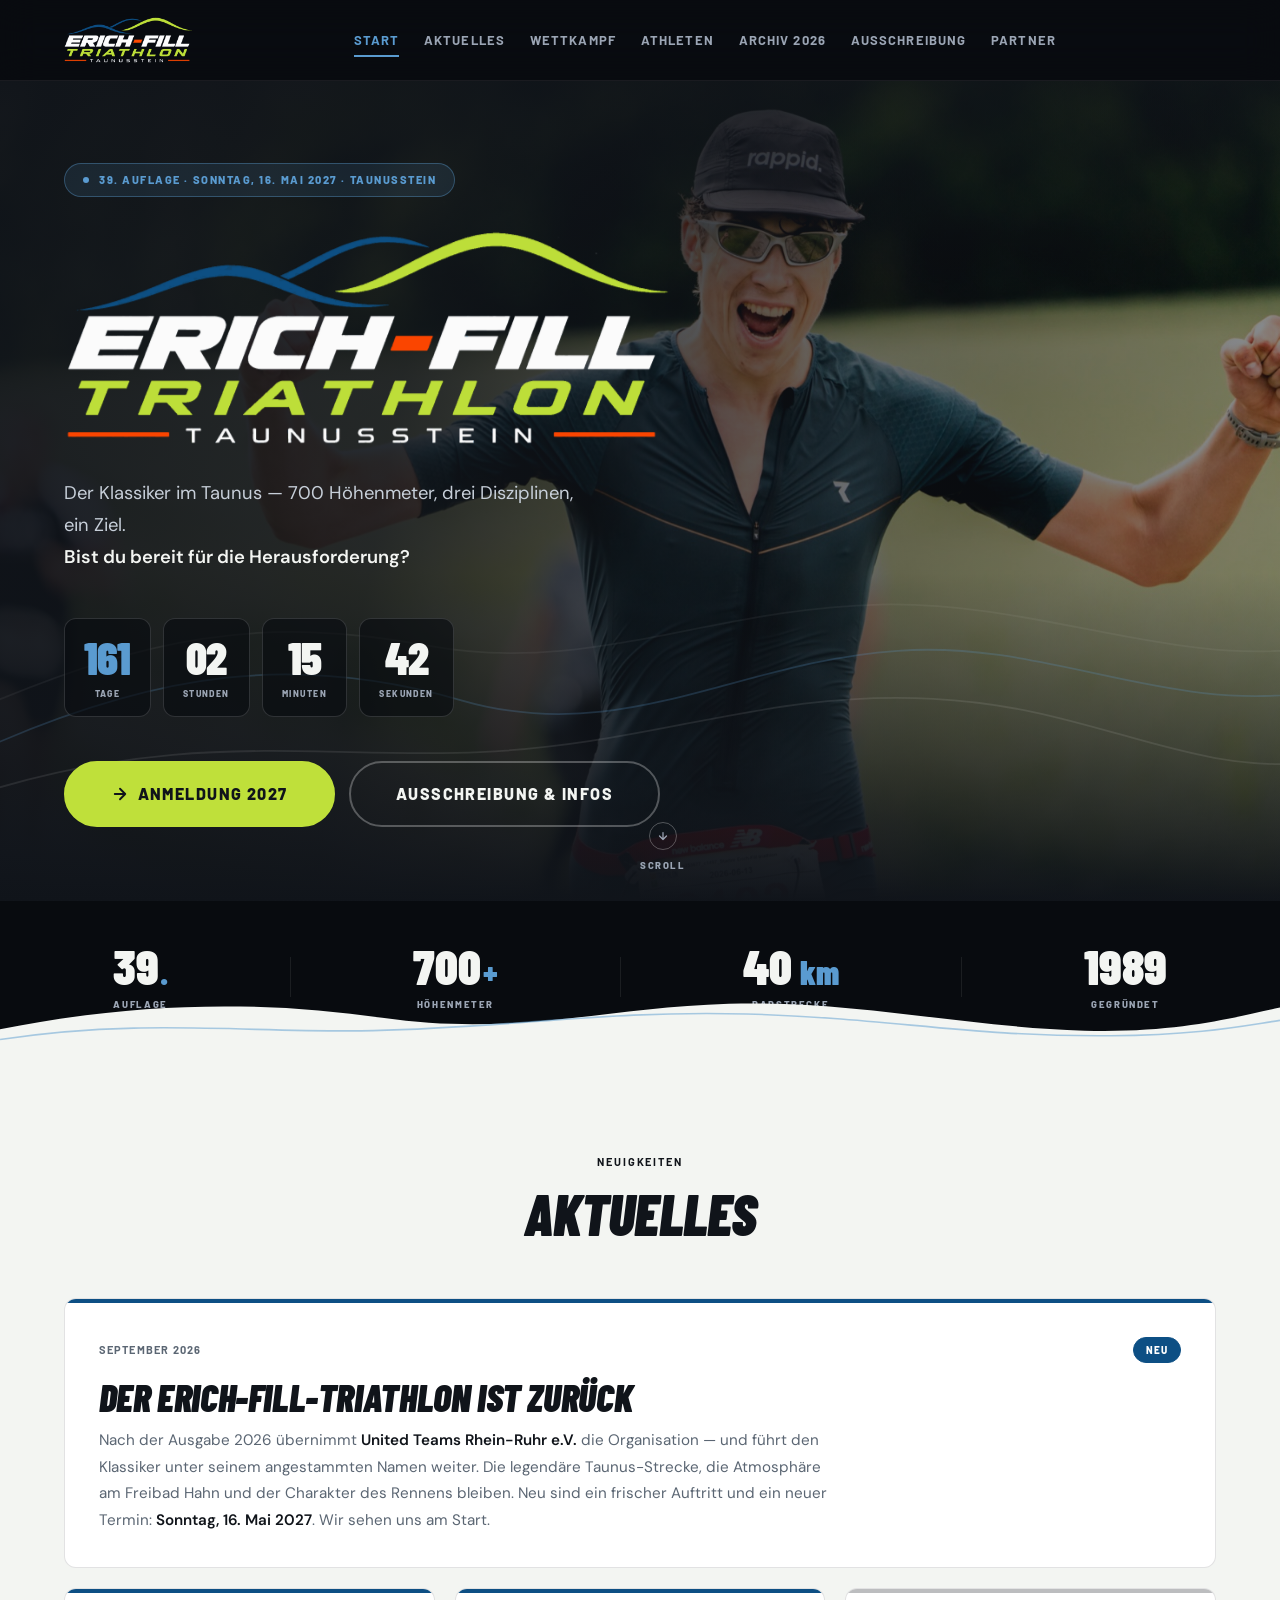
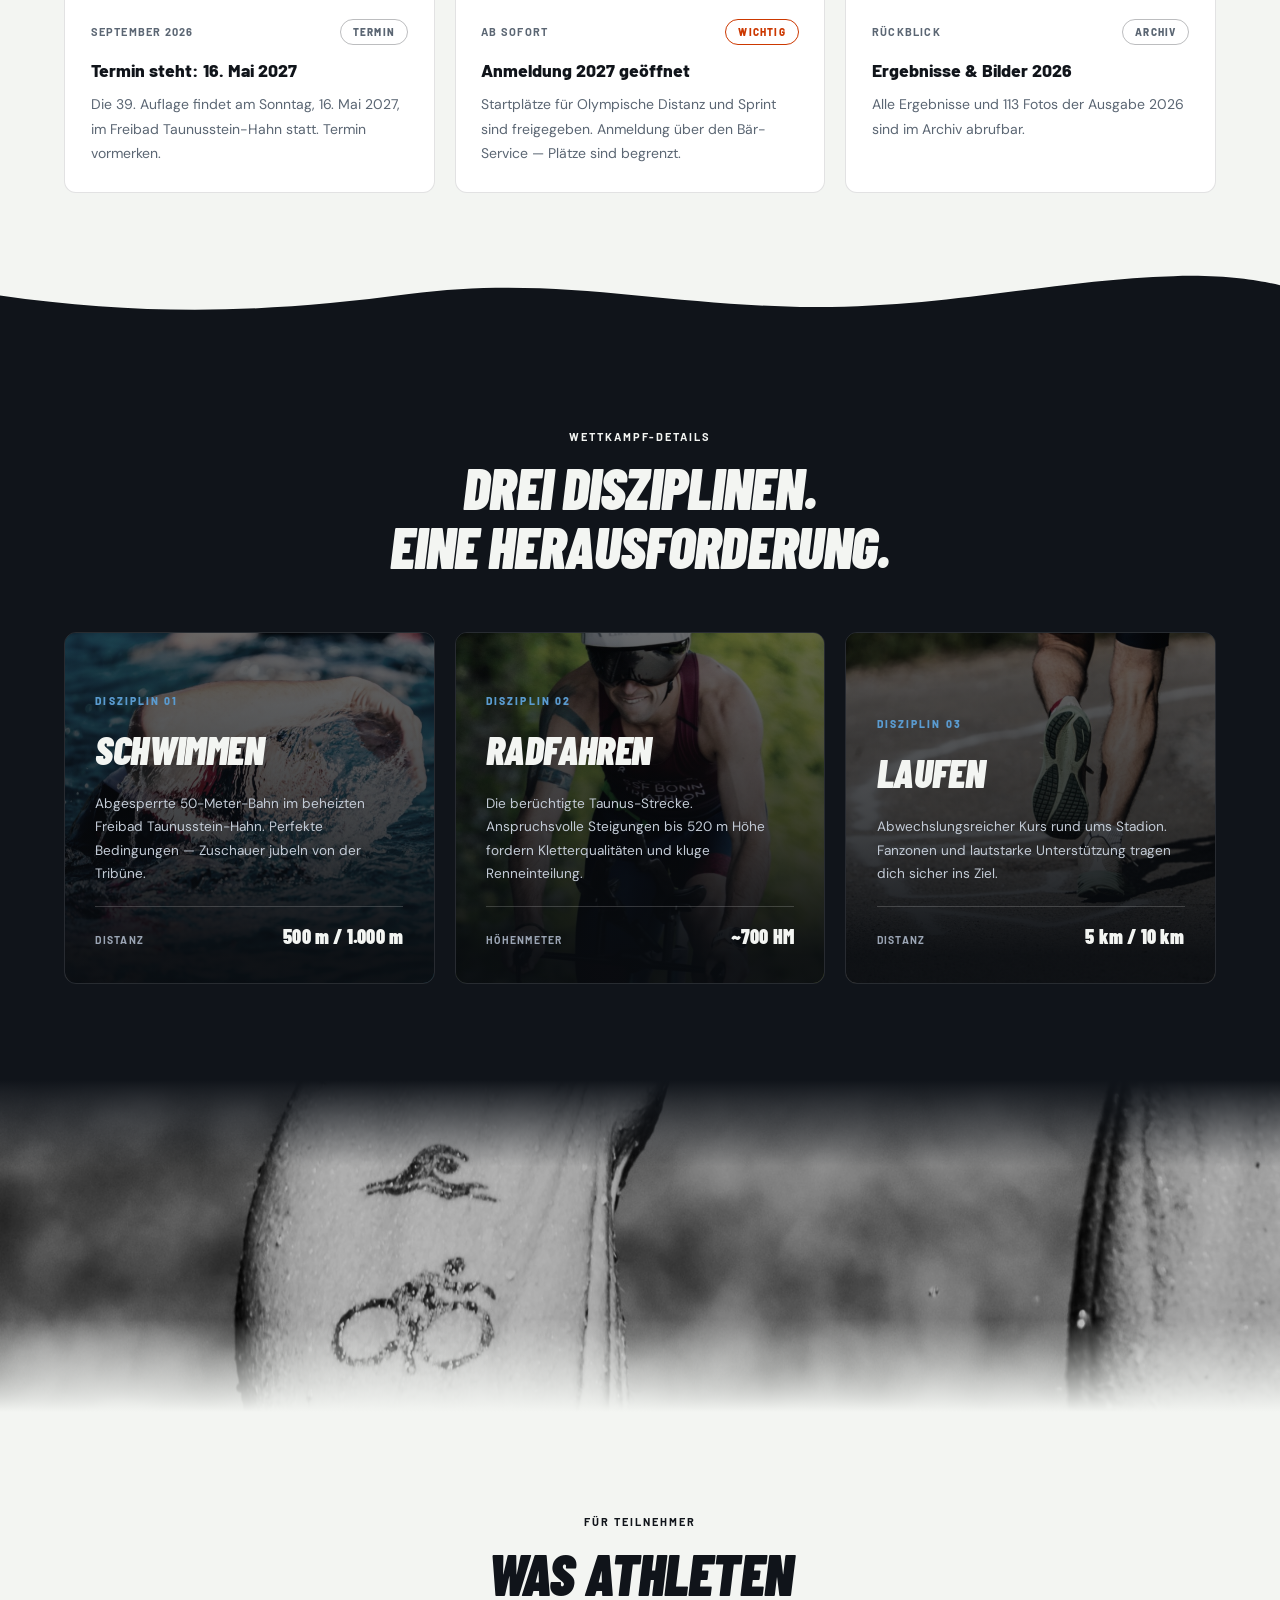
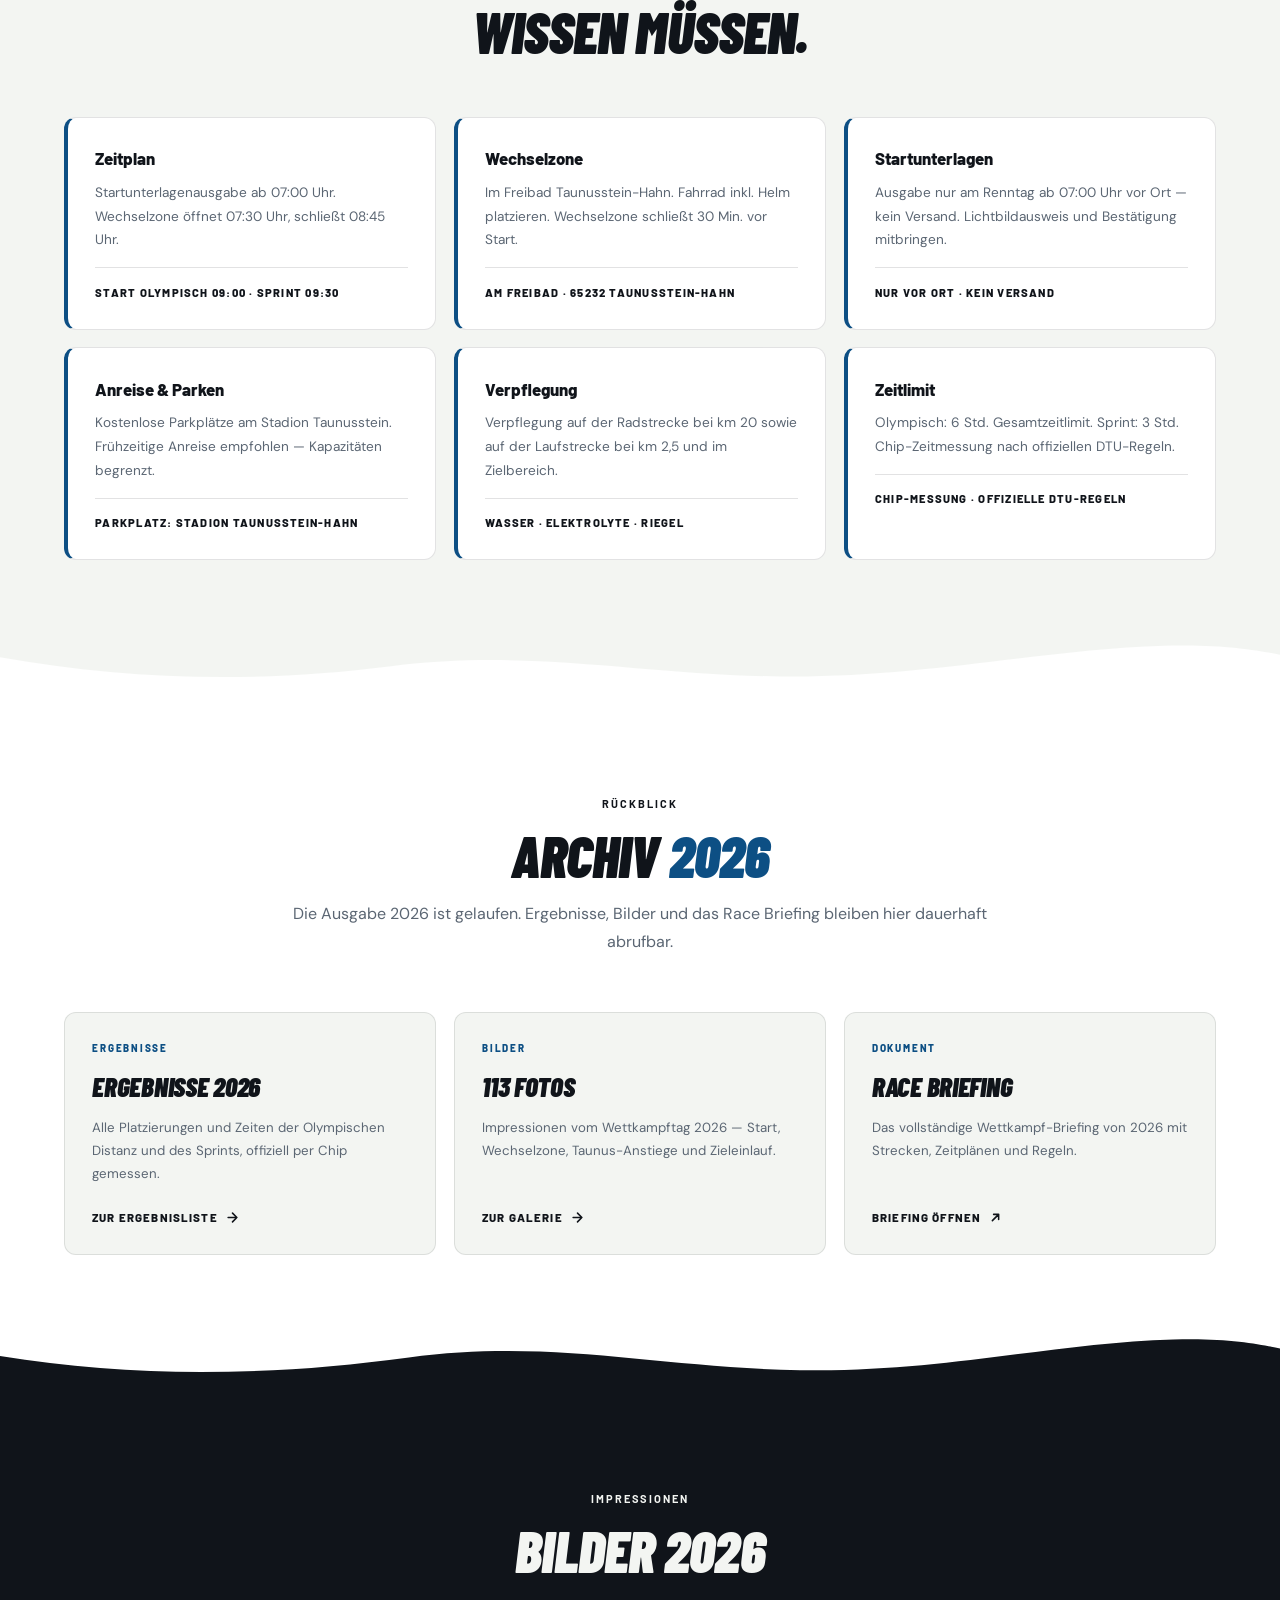
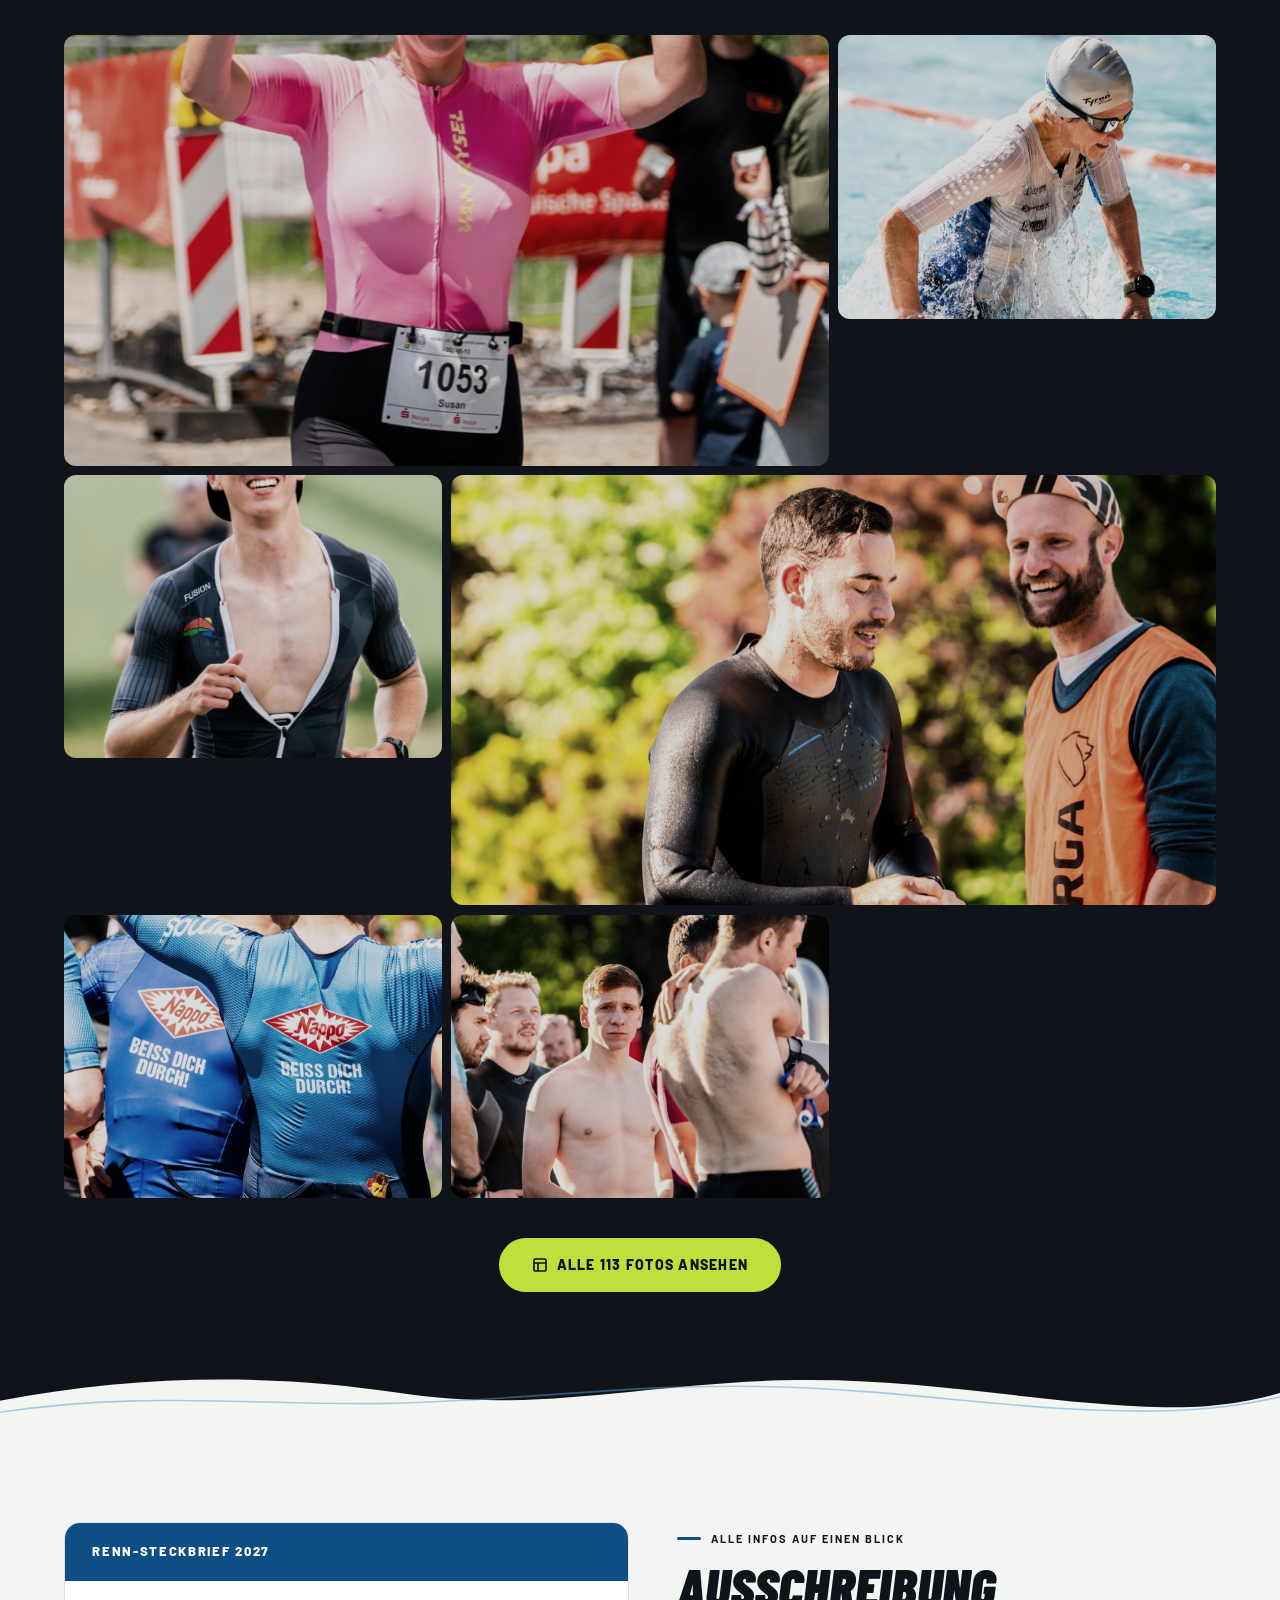
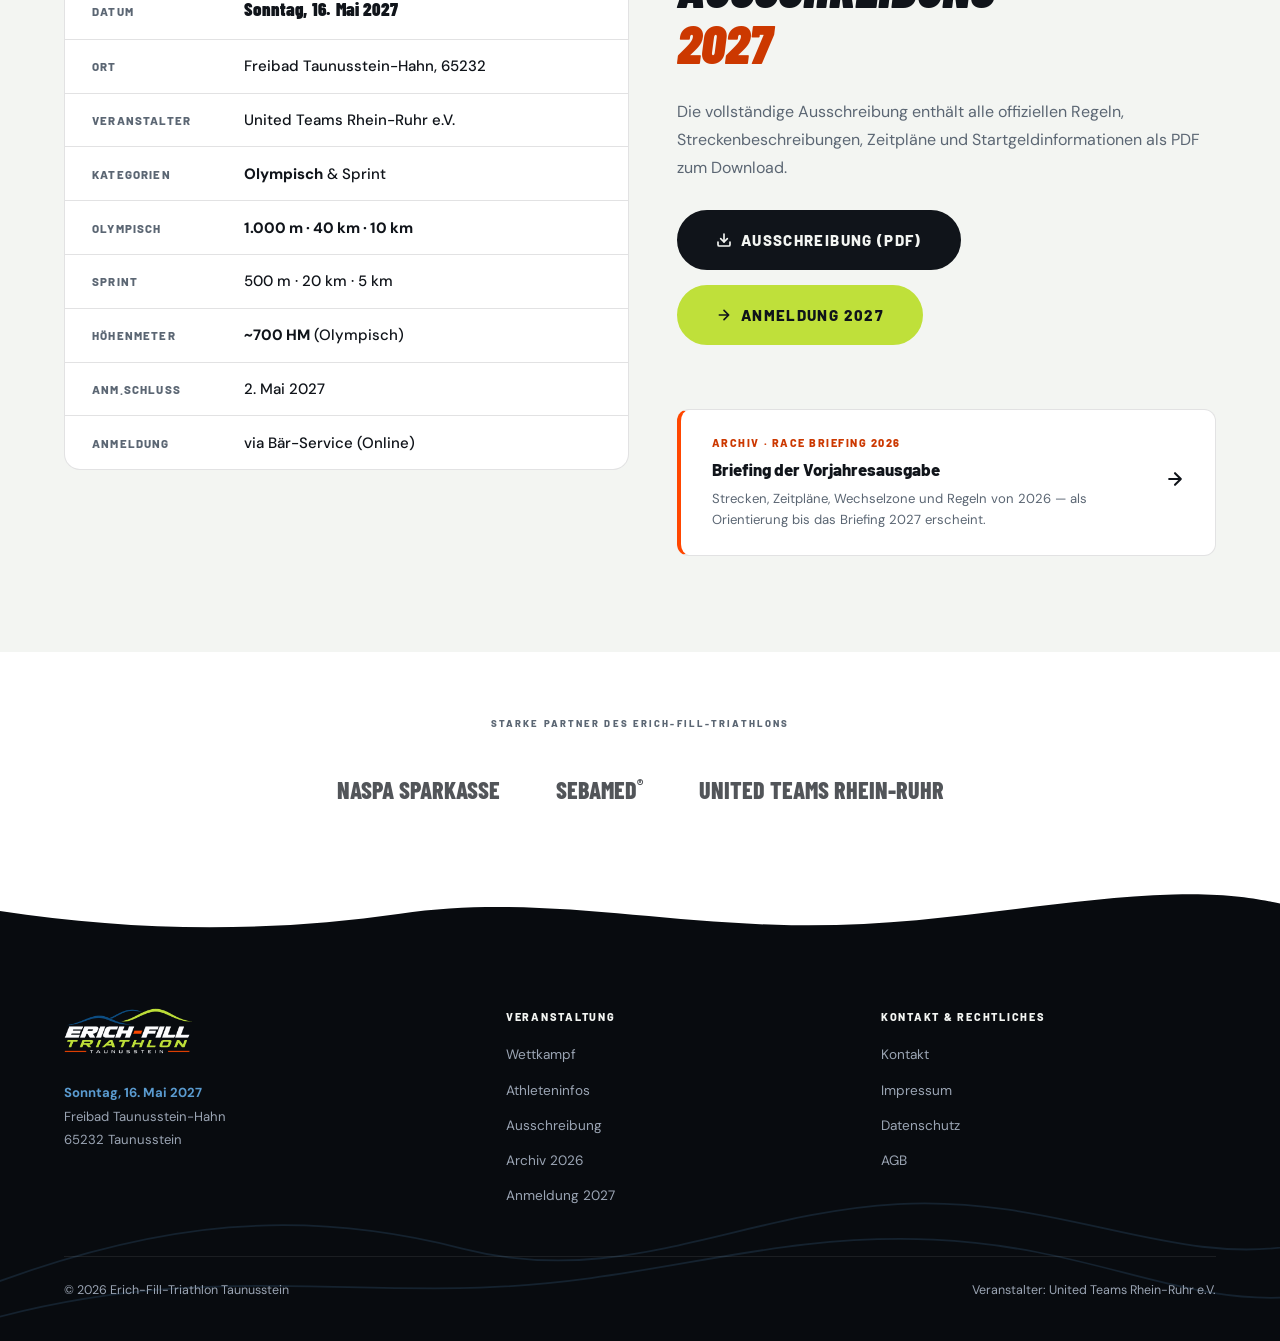
==== index.html @ 48fa331e "Volt entschaerft: eine Rolle statt 32, Blau aus dem Logo ergaenzt Der KI-Eindruck kam nicht von der " ====
<!DOCTYPE html>
<html lang="de">
<head>
  <meta charset="UTF-8">
  <meta name="viewport" content="width=device-width, initial-scale=1.0">
  <title>Erich-Fill-Triathlon Taunusstein | 16. Mai 2027</title>
  <meta name="description" content="Offizielle Website des Erich-Fill-Triathlons Taunusstein. 39. Auflage am 16. Mai 2027 — 700 Höhenmeter im Taunus. Anmeldung, Strecken, Ausschreibung.">
  <meta name="keywords" content="Erich-Fill-Triathlon, Triathlon Taunusstein, Triathlon Hessen, Triathlon 2027, United Teams Rhein-Ruhr">
  <meta name="robots" content="index, follow">
  <meta name="theme-color" content="#10141A">
  <link rel="canonical" href="https://erich-fill-triathlon.de/">
  <meta property="og:type" content="website">
  <meta property="og:url" content="https://erich-fill-triathlon.de/">
  <meta property="og:title" content="Erich-Fill-Triathlon Taunusstein | 16. Mai 2027">
  <meta property="og:description" content="Der Klassiker im Taunus. 700 Höhenmeter, drei Disziplinen, ein Ziel. Alle Infos & Anmeldung.">
  <meta property="og:locale" content="de_DE">
  <meta name="twitter:card" content="summary_large_image">

  <script type="application/ld+json">
  {
    "@context": "https://schema.org",
    "@type": "SportsEvent",
    "name": "Erich-Fill-Triathlon Taunusstein 2027",
    "startDate": "2027-05-16T09:00:00+02:00",
    "endDate": "2027-05-16T18:00:00+02:00",
    "eventStatus": "https://schema.org/EventScheduled",
    "sport": "Triathlon",
    "location": {
      "@type": "Place",
      "name": "Freibad Taunusstein-Hahn",
      "address": { "@type": "PostalAddress", "addressLocality": "Taunusstein", "postalCode": "65232", "addressCountry": "DE" }
    },
    "organizer": { "@type": "SportsOrganization", "name": "United Teams Rhein-Ruhr e.V." }
  }
  </script>

  <link rel="preconnect" href="https://fonts.googleapis.com">
  <link rel="preconnect" href="https://fonts.gstatic.com" crossorigin>
  <link href="https://fonts.googleapis.com/css2?family=Barlow+Condensed:ital,wght@0,600;0,700;0,800;0,900;1,800;1,900&family=Barlow:wght@500;600;700;800&family=DM+Sans:opsz,wght@9..40,400;9..40,500;9..40,600&display=swap" rel="stylesheet">

  <style>
    /* =========================================================
       DESIGN TOKENS — UTRR Markenfarben
       ========================================================= */
    :root {
      /* Markenfarben */
      --volt:       #BFE03A;   /* abgemildert; UTRR-Original ist #CCFF00 */
      --volt-deep:  #A9CB22;
      --blue:       #0D4F84;   /* Blau aus der Logo-Hügellinie */
      --blue-light: #5A9BD0;   /* dieselbe Farbe aufgehellt für dunkle Flächen */
      --orange:     #FF4600;   /* UTRR-Primärfarbe */
      --orange-dark:#CC3800;   /* abgedunkelt für Kleintext auf hellem Grund */

      /* Deep Navy / Anthrazit */
      --navy:       #10141A;
      --navy-deep:  #080B0F;
      --navy-soft:  #1A202A;

      /* Neutral hell */
      --off:        #F3F5F2;
      --pure:       #FFFFFF;

      /* Textfarben je Untergrund */
      --t-dark:       #F3F5F2;
      --t-dark-mute:  #9BA5B4;
      --t-light:      #10141A;
      --t-light-mute: #5B6673;

      /* Kontextvariablen — werden pro Section überschrieben */
      --bg:      var(--navy);
      --surface: var(--navy-soft);
      --txt:     var(--t-dark);
      --mute:    var(--t-dark-mute);
      --line:    rgba(255,255,255,.10);
      --line-hi: rgba(255,255,255,.20);
      /* Orange als Textfarbe — auf hellem Grund abgedunkelt, sonst fällt es durch AA */
      --orange-text: var(--orange);
      /* Zweitakzent: übernimmt alles, was vorher Volt machte.
         Auf Dunkel die aufgehellte Variante, auf Hell das Logo-Blau. */
      --accent2: var(--blue-light);

      /* Typografie */
      --fd: 'Barlow Condensed', sans-serif;
      --fu: 'Barlow', sans-serif;
      --fb: 'DM Sans', sans-serif;

      --r:    .75rem;
      --pill: 9999px;
    }

    /* Sektions-Kontexte */
    .ctx-dark {
      --bg: var(--navy); --surface: var(--navy-soft);
      --txt: var(--t-dark); --mute: var(--t-dark-mute);
      --line: rgba(255,255,255,.10); --line-hi: rgba(255,255,255,.22);
      background: var(--bg); color: var(--txt);
    }
    .ctx-deep {
      --bg: var(--navy-deep); --surface: var(--navy-soft);
      --txt: var(--t-dark); --mute: var(--t-dark-mute);
      --line: rgba(255,255,255,.08); --line-hi: rgba(255,255,255,.18);
      background: var(--bg); color: var(--txt);
    }
    .ctx-light {
      --orange-text: var(--orange-dark);
      --accent2: var(--blue);
      --bg: var(--off); --surface: var(--pure);
      --txt: var(--t-light); --mute: var(--t-light-mute);
      --line: rgba(16,20,26,.12); --line-hi: rgba(16,20,26,.28);
      background: var(--bg); color: var(--txt);
    }
    .ctx-white {
      --orange-text: var(--orange-dark);
      --accent2: var(--blue);
      --bg: var(--pure); --surface: var(--off);
      --txt: var(--t-light); --mute: var(--t-light-mute);
      --line: rgba(16,20,26,.10); --line-hi: rgba(16,20,26,.26);
      background: var(--bg); color: var(--txt);
    }

    /* ========= RESET ========= */
    *, *::before, *::after { box-sizing: border-box; margin: 0; padding: 0; }
    html { scroll-behavior: smooth; }
    body {
      font-family: var(--fb); background: var(--navy); color: var(--t-dark);
      line-height: 1.6; -webkit-font-smoothing: antialiased; overflow-x: hidden;
    }
    img { max-width: 100%; height: auto; display: block; }
    a   { color: inherit; text-decoration: none; }
    :focus-visible {
      outline: 3px solid var(--volt); outline-offset: 2px;
      box-shadow: 0 0 0 5px rgba(16,20,26,.55); border-radius: 4px;
    }

    /* ========= LAYOUT ========= */
    .container { max-width: 1200px; margin: 0 auto; padding: 0 1.5rem; }
    .section   { padding: 6rem 0; position: relative; }
    @media(max-width:640px){ .section { padding: 4rem 0; } }
    /* Platz schaffen für eine absolut positionierte Hügellinie am Sectionsende */
    .has-divider { padding-bottom: calc(4rem + clamp(44px, 5.5vw, 88px)); }
    @media(max-width:640px){ .has-divider { padding-bottom: calc(2rem + clamp(44px, 5.5vw, 88px)); } }

    /* ========= TAUNUS-HÜGELLINIE =========
       Zentrales Gestaltungselement. Drei Einsatzformen:
       .hill-divider  — Übergang zwischen Sections
       .hill-canvas   — großflächig als Hintergrundgrafik
       .brand-logo    — im Logo
       ===================================== */
    /* Sitzt bündig am unteren Rand der Section — unabhängig vom Padding.
       Die Füllfarbe entspricht der FOLGENDEN Section. */
    .hill-divider {
      position: absolute; left: 0; right: 0; bottom: 0;
      line-height: 0; z-index: 2; pointer-events: none;
    }
    .hill-divider svg { display: block; width: 100%; height: clamp(44px, 5.5vw, 88px); }
    .hill-divider .hill-line { fill: none; stroke: var(--blue-light); stroke-width: 2.5; opacity: .5; }
    .to-light .hill-fill { fill: var(--off); }
    .to-white .hill-fill { fill: var(--pure); }
    .to-dark  .hill-fill { fill: var(--navy); }
    .to-deep  .hill-fill { fill: var(--navy-deep); }

    .hill-canvas {
      position: absolute; inset: 0; z-index: 0;
      pointer-events: none; overflow: hidden;
      display: flex; align-items: center;
    }
    .hill-canvas svg { width: 100%; height: auto; min-height: 100%; }
    .hill-canvas path { fill: none; stroke-linecap: round; }

    /* ========= LOGO =========
       Original-Logo als freigestelltes PNG (transparent, für dunkle
       Flächen). Kleine Variante für Nav/Footer, große für den Hero.
       ========================= */
    .brand { display: inline-flex; align-items: center; }
    .brand-logo { height: 2.9rem; width: auto; display: block; }
    @media(max-width:520px){ .brand-logo { height: 2.3rem; } }
    @media(max-width:380px){ .brand-logo { height: 2rem; } }

    /* ========= TYPO-HELFER ========= */
    .pretitle {
      display: inline-flex; align-items: center; gap: .6rem;
      font-family: var(--fu); font-size: .6875rem; font-weight: 700;
      text-transform: uppercase; letter-spacing: .18em; color: var(--txt);
    }
    .pretitle::before {
      content: ''; display: block; width: 1.5rem; height: 3px;
      background: var(--accent2); border-radius: 2px;
    }
    .sec-title {
      font-family: var(--fd); font-size: clamp(2.1rem, 5.2vw, 3.6rem);
      font-weight: 900; font-style: italic; text-transform: uppercase;
      letter-spacing: -.015em; line-height: 1.02; margin-top: .6rem;
    }
    .sec-head { max-width: 720px; margin: 0 auto 3.5rem; text-align: center; }
    .sec-head .pretitle::before { display: none; }
    .sec-sub { color: var(--mute); margin-top: 1rem; font-size: 1rem; line-height: 1.75; }
    .volt { color: var(--accent2); }

    /* ========= BUTTONS ========= */
    .btn {
      display: inline-flex; align-items: center; justify-content: center; gap: .55rem;
      font-family: var(--fu); font-size: .875rem; font-weight: 800;
      text-transform: uppercase; letter-spacing: .09em;
      padding: .85rem 1.9rem; border-radius: var(--pill);
      border: 2px solid transparent; cursor: pointer;
      transition: transform .2s ease, background .2s ease, color .2s ease,
                  border-color .2s ease, box-shadow .2s ease;
    }
    .btn:active { transform: scale(.97); }

    /* Primär — ANMELDUNG */
    .btn-primary { background: var(--volt); color: var(--navy); border-color: var(--volt); }
    .btn-primary:hover {
      background: var(--volt-deep); border-color: var(--volt-deep);
      transform: translateY(-2px); box-shadow: 0 10px 24px rgba(0,0,0,.28);
    }
    /* Sekundär — passt sich dem Untergrund an */
    .btn-outline { background: transparent; color: var(--txt); border-color: var(--line-hi); }
    .btn-outline:hover { border-color: var(--txt); transform: translateY(-2px); }
    /* Dunkel — auf hellen Flächen */
    .btn-dark { background: var(--navy); color: var(--off); border-color: var(--navy); }
    .btn-dark:hover { background: var(--navy-soft); border-color: var(--navy-soft); transform: translateY(-2px); }
    /* Rot — sparsam, nur für einzelne Akzente */
    .btn-orange { background: var(--orange); color: var(--navy); border-color: var(--orange); }
    .btn-orange:hover { background: var(--orange-dark); border-color: var(--orange-dark); color: #fff; transform: translateY(-2px); }

    .btn-lg { padding: 1rem 2.3rem; font-size: .9375rem; }
    .btn-xl { padding: 1.15rem 2.8rem; font-size: 1rem; }

    /* ========= BADGE ========= */
    .badge {
      display: inline-flex; align-items: center;
      padding: .25rem .75rem; border-radius: var(--pill);
      font-family: var(--fu); font-size: .625rem; font-weight: 800;
      text-transform: uppercase; letter-spacing: .12em;
      border: 1px solid var(--line-hi); color: var(--mute);
    }
    .badge-volt { background: var(--accent2); border-color: var(--accent2); color: #fff; }
    .badge-orange { background: transparent; border-color: var(--orange-text); color: var(--orange-text); }

    /* ========= NAV ========= */
    .navbar {
      position: sticky; top: 0; z-index: 200;
      background: rgba(8,11,15,.90);
      backdrop-filter: blur(18px) saturate(160%);
      -webkit-backdrop-filter: blur(18px) saturate(160%);
      border-bottom: 1px solid rgba(255,255,255,.07);
      --mute: var(--t-dark-mute);
      color: var(--t-dark);
    }
    .navbar-inner { display: flex; align-items: center; justify-content: space-between; height: 5rem; gap: 1rem; }
    .nav-links { display: none; list-style: none; gap: 1.6rem; align-items: center; }
    @media(min-width:1040px){ .nav-links { display: flex; } }
    .nav-links a {
      font-family: var(--fu); font-size: .8125rem; font-weight: 700;
      color: var(--t-dark-mute); text-transform: uppercase; letter-spacing: .08em;
      padding: .4rem 0; border-bottom: 2px solid transparent; transition: color .2s, border-color .2s;
    }
    .nav-links a:hover, .nav-links a.active { color: var(--blue-light); border-bottom-color: var(--blue-light); }
    .nav-end { display: flex; align-items: center; gap: .75rem; }
    #navCta { display: none; }
    .hamburger { display: flex; flex-direction: column; gap: 5px; background: none; border: none; cursor: pointer; padding: .5rem; color: var(--t-dark); }
    @media(min-width:1040px){ .hamburger { display: none; } }
    .hamburger span { display: block; width: 22px; height: 2px; background: currentColor; border-radius: 1px; transition: transform .3s, opacity .3s; }
    .hamburger.open span:nth-child(1) { transform: translateY(7px) rotate(45deg); }
    .hamburger.open span:nth-child(2) { opacity: 0; }
    .hamburger.open span:nth-child(3) { transform: translateY(-7px) rotate(-45deg); }
    .mobile-menu { display: none; flex-direction: column; background: rgba(8,11,15,.99); border-top: 1px solid rgba(255,255,255,.06); }
    .mobile-menu.open { display: flex; }
    .mobile-menu a {
      padding: 1rem 1.5rem; font-family: var(--fu); font-size: .9375rem; font-weight: 700;
      color: var(--t-dark-mute); text-transform: uppercase; letter-spacing: .07em;
      border-bottom: 1px solid rgba(255,255,255,.05); transition: color .2s, background .2s;
    }
    .mobile-menu a:hover { color: var(--blue-light); background: rgba(90,155,208,.08); }
    .mobile-menu .btn { margin: 1rem 1.5rem; width: calc(100% - 3rem); }

    /* ========= HERO ========= */
    .hero {
      position: relative;
      /* Der Hero beginnt unter der 5rem hohen Navbar — ohne den Abzug
         ragt er strukturell immer um deren Höhe über den Rand hinaus.
         svh statt vh: rechnet mit sichtbarer Browserleiste auf Mobil. */
      min-height: calc(100vh - 5rem);
      min-height: calc(100svh - 5rem);
      display: flex; align-items: center;
      overflow: hidden; padding: 5rem 0 4.5rem;
      background: var(--navy);
    }
    /* .container ist hier Flex-Item — ohne width:100% schrumpft es auf Inhaltsbreite */
    .hero > .container { width: 100%; }
    .hero-photo {
      position: absolute; inset: 0; z-index: 0;
      width: 100%; height: 100%;
      object-fit: cover; object-position: center 28%;
      opacity: .78; filter: saturate(.9) contrast(1.06);
    }
    /* Asymmetrisch: links stark abgedunkelt für die Textlesbarkeit,
       rechts nur leicht, damit der Athlet erkennbar bleibt. */
    .hero-veil {
      position: absolute; inset: 0; z-index: 1;
      background:
        linear-gradient(100deg, rgba(16,20,26,.94) 0%, rgba(16,20,26,.88) 32%,
                        rgba(16,20,26,.55) 60%, rgba(16,20,26,.32) 100%),
        linear-gradient(to bottom, rgba(16,20,26,.78) 0%, transparent 26%,
                        transparent 60%, var(--navy) 100%);
    }
    /* Auf schmalen Viewports liegt der Text über dem ganzen Bild */
    @media(max-width:860px){
      .hero-photo { opacity: .58; }
      .hero-veil {
        background:
          linear-gradient(180deg, rgba(16,20,26,.88) 0%, rgba(16,20,26,.72) 38%,
                          rgba(16,20,26,.82) 72%, var(--navy) 100%);
      }
    }
    /* Große, dezente Hügellinie im Hero */
    .hero-hills {
      position: absolute; left: 0; right: 0; bottom: 8%; z-index: 1;
      pointer-events: none;
    }
    .hero-hills svg { width: 100%; height: auto; display: block; }
    .hero-hills .h1 { fill: none; stroke: var(--blue-light); stroke-width: 2; opacity: .22; }
    .hero-hills .h2 { fill: none; stroke: #fff;        stroke-width: 2; opacity: .09; }
    .hero-hills .h3 { fill: none; stroke: #fff;        stroke-width: 2; opacity: .05; }

    .hero-content { position: relative; z-index: 2; max-width: 900px; width: 100%; }

    .hero-eyebrow {
      display: inline-flex; align-items: center; gap: .65rem;
      padding: .45rem 1.1rem; margin-bottom: 2rem; border-radius: var(--pill);
      background: rgba(90,155,208,.12); border: 1px solid rgba(90,155,208,.38);
      font-family: var(--fu); font-size: .6875rem; font-weight: 800;
      text-transform: uppercase; letter-spacing: .14em; color: var(--blue-light);
      animation: riseIn .6s ease .05s both;
    }
    .eyebrow-dot { width: 6px; height: 6px; border-radius: 50%; background: var(--blue-light); animation: blink 2.4s ease-in-out infinite; }
    @keyframes blink { 0%,100%{opacity:1} 50%{opacity:.25} }

    /* Hügellinie direkt über dem Titel — das Logo, monumentalisiert */
    .hero-title { margin-bottom: 1.9rem; animation: riseIn .7s ease .18s both; }
    .hero-logo { width: min(100%, 38rem); height: auto; display: block; }

    /* Flache Viewports (13"-Laptops, Handys quer, kleine Handys):
       Hier ist Höhe knapp, nicht Breite — deshalb greift eine
       Höhen-Query, damit der Anmelde-Button über der Kante bleibt. */
    @media (max-height: 880px){
      .hero { padding: 3rem 0 3rem; }
      .hero-logo { width: min(100%, 29rem); }
      .hero-eyebrow { margin-bottom: 1.1rem; }
      .hero-title { margin-bottom: 1.1rem; }
      .hero-sub { margin-bottom: 1.4rem; }
      .countdown { margin-bottom: 1.4rem; gap: .55rem; }
      .cd-unit { padding: .7rem 1rem; min-width: 4.4rem; }
      /* .hero davor, sonst gewinnt die spätere .scroll-hint-Regel */
      .hero .scroll-hint { display: none; }
    }
    @media (max-height: 880px) and (max-width: 560px){
      .hero-sub { font-size: .95rem; margin-bottom: 1.1rem; }
      .hero-eyebrow { margin-bottom: .9rem; }
      .hero-ctas { gap: .6rem; }
      .hero-ctas .btn-xl { padding: .9rem 2rem; font-size: .9rem; }
    }

    .hero-sub {
      font-size: clamp(1rem, 2.2vw, 1.15rem); color: #C7CFD9;
      max-width: 520px; line-height: 1.75; margin-bottom: 2.75rem;
      animation: riseIn .7s ease .34s both;
    }
    .hero-sub strong { color: var(--off); font-weight: 600; }

    /* Countdown */
    .countdown { display: flex; gap: .75rem; flex-wrap: wrap; margin-bottom: 2.75rem; animation: riseIn .7s ease .45s both; }
    .cd-unit {
      display: flex; flex-direction: column; align-items: center;
      min-width: 5rem; padding: .95rem 1.2rem;
      /* Dunkles Scrim statt hellem Film — trägt auch über hellen Bildstellen */
      background: rgba(8,11,15,.62); border: 1px solid rgba(255,255,255,.14);
      border-radius: var(--r); backdrop-filter: blur(3px);
    }
    .cd-num {
      font-family: var(--fd); font-size: clamp(1.9rem, 5vw, 2.85rem);
      font-weight: 900; line-height: 1; letter-spacing: -.02em; color: var(--off);
    }
    .cd-num.days { color: var(--blue-light); }
    .cd-label { font-family: var(--fu); font-size: .55rem; font-weight: 800; text-transform: uppercase; letter-spacing: .16em; color: var(--t-dark-mute); margin-top: .45rem; }
    @keyframes cdFlip { from{opacity:0;transform:translateY(-6px)} to{opacity:1;transform:translateY(0)} }
    .cd-num.flip { animation: cdFlip .22s ease forwards; }

    .hero-ctas { display: flex; flex-wrap: wrap; gap: .9rem; animation: riseIn .7s ease .55s both; }
    .hero .btn-outline { color: var(--off); border-color: rgba(255,255,255,.28); }
    .hero .btn-outline:hover { border-color: var(--off); }

    .scroll-hint {
      position: absolute; bottom: 1.75rem; left: 50%; transform: translateX(-50%);
      z-index: 2; display: flex; flex-direction: column; align-items: center; gap: .5rem;
      font-family: var(--fu); font-size: .6rem; font-weight: 800;
      text-transform: uppercase; letter-spacing: .16em; color: var(--t-dark-mute);
      animation: riseIn .7s ease .9s both;
    }
    .scroll-ring {
      width: 1.75rem; height: 1.75rem; border: 1.5px solid rgba(255,255,255,.28);
      border-radius: 50%; display: flex; align-items: center; justify-content: center;
      animation: scrollBounce 2.2s ease-in-out infinite;
    }
    @keyframes scrollBounce { 0%,100%{transform:translateY(0)} 50%{transform:translateY(5px)} }
    @keyframes riseIn { from{opacity:0;transform:translateY(30px)} to{opacity:1;transform:translateY(0)} }
    @media(max-height:720px){ .scroll-hint { display: none; } }

    /* ========= STATS ========= */
    .stats-bar { padding: 2.5rem 0; position: relative; z-index: 2; }
    .stats-row { display: flex; justify-content: space-around; align-items: center; flex-wrap: wrap; gap: 1.5rem; }
    .stat { text-align: center; }
    .stat-num-wrap { display: flex; align-items: baseline; justify-content: center; gap: .08rem; }
    .stat-num { font-family: var(--fd); font-size: clamp(2.1rem, 5vw, 3.1rem); font-weight: 900; line-height: 1; color: var(--txt); }
    .stat-sfx { font-family: var(--fd); font-size: clamp(1.4rem, 3vw, 2.1rem); font-weight: 900; color: var(--blue-light); line-height: 1; }
    .stat-lbl { font-family: var(--fu); font-size: .6rem; font-weight: 800; text-transform: uppercase; letter-spacing: .17em; color: var(--mute); margin-top: .4rem; }
    .stats-div { width: 1px; height: 2.5rem; background: var(--line); }
    @media(max-width:599px){ .stats-div { display: none; } }

    /* ========= NEWS ========= */
    .news-grid { display: grid; gap: 1.25rem; grid-template-columns: 1fr; }
    @media(min-width:700px){
      .news-grid { grid-template-columns: repeat(3,1fr); }
      .news-card-featured { grid-column: 1 / -1; }
    }
    .news-card {
      background: var(--surface); border: 1px solid var(--line);
      border-radius: var(--r); overflow: hidden;
      transition: transform .3s ease, border-color .3s ease, box-shadow .3s ease;
    }
    .news-card:hover { transform: translateY(-5px); border-color: var(--line-hi); box-shadow: 0 14px 32px rgba(16,20,26,.10); }
    .news-bar { height: 4px; background: var(--line-hi); }
    .bar-volt { background: var(--accent2); }
    .bar-orange { background: var(--orange); }
    .news-body { padding: 1.6rem; }
    .news-meta { display: flex; justify-content: space-between; align-items: center; gap: .75rem; margin-bottom: .9rem; }
    .news-date { font-family: var(--fu); font-size: .6875rem; font-weight: 700; text-transform: uppercase; letter-spacing: .11em; color: var(--mute); }
    .news-title { font-family: var(--fu); font-size: 1.1rem; font-weight: 800; line-height: 1.35; margin-bottom: .6rem; }
    .news-text  { font-size: .875rem; color: var(--mute); line-height: 1.75; }
    .news-text strong { color: var(--txt); font-weight: 600; }
    .news-card-featured .news-title { font-family: var(--fd); font-style: italic; font-weight: 900; text-transform: uppercase; font-size: clamp(1.5rem,3.6vw,2.4rem); line-height: 1.05; letter-spacing: -.01em; }
    .news-card-featured .news-body { padding: 2.1rem; }
    .news-card-featured .news-text { max-width: 74ch; font-size: .95rem; }

    /* ========= DISZIPLINEN ========= */
    .disc-grid { display: grid; gap: 1.25rem; grid-template-columns: 1fr; }
    @media(min-width:700px) { .disc-grid { grid-template-columns: repeat(2,1fr); } }
    @media(min-width:1024px){ .disc-grid { grid-template-columns: repeat(3,1fr); } }

    .disc-card {
      position: relative; overflow: hidden; isolation: isolate;
      border-radius: var(--r); min-height: 22rem;
      display: flex; flex-direction: column; justify-content: flex-end;
      padding: 1.9rem;
      border: 1px solid rgba(255,255,255,.10);
      transition: transform .35s ease, border-color .35s ease;
    }
    .disc-card:hover { transform: translateY(-6px); border-color: rgba(90,155,208,.55); }
    .disc-card-img {
      position: absolute; inset: 0; z-index: -2;
      width: 100%; height: 100%; object-fit: cover;
      filter: saturate(.55) brightness(.62);
      transition: transform .6s ease;
    }
    .disc-card:hover .disc-card-img { transform: scale(1.05); }
    .disc-card::after {
      content: ''; position: absolute; inset: 0; z-index: -1;
      background: linear-gradient(to top, rgba(8,11,15,.94) 8%, rgba(8,11,15,.62) 46%, rgba(8,11,15,.34) 100%);
    }
    .disc-idx {
      font-family: var(--fu); font-size: .65rem; font-weight: 800;
      text-transform: uppercase; letter-spacing: .2em; color: var(--blue-light);
      margin-bottom: .5rem;
    }
    .disc-name {
      font-family: var(--fd); font-size: clamp(1.9rem,4vw,2.5rem); font-weight: 900; font-style: italic;
      text-transform: uppercase; letter-spacing: -.015em; color: var(--off); margin-bottom: .7rem;
    }
    .disc-desc { font-size: .85rem; color: #C3CBD6; line-height: 1.7; margin-bottom: 1.3rem; }
    .disc-foot {
      border-top: 1px solid rgba(255,255,255,.18); padding-top: .85rem;
      display: flex; justify-content: space-between; align-items: baseline; gap: 1rem;
    }
    .disc-foot-lbl { font-family: var(--fu); font-size: .65rem; font-weight: 700; text-transform: uppercase; letter-spacing: .12em; color: #9BA5B4; }
    .disc-foot-val { font-family: var(--fd); font-size: 1.25rem; font-weight: 900; color: var(--off); letter-spacing: .01em; }

    /* ========= ATMOSPHERE ========= */
    .atmo {
      position: relative; height: clamp(190px, 26vw, 340px); overflow: hidden;
      background: var(--navy);
    }
    .atmo img { width: 100%; height: 100%; object-fit: cover; object-position: center 32%; filter: saturate(.6) brightness(.72); }
    .atmo-veil {
      position: absolute; inset: 0;
      background: linear-gradient(to bottom, var(--navy) 0%, transparent 26%, transparent 72%, var(--off) 100%);
    }

    /* ========= INFO-KARTEN ========= */
    .info-grid { display: grid; gap: 1.1rem; grid-template-columns: 1fr; }
    @media(min-width:600px){ .info-grid { grid-template-columns: repeat(2,1fr); } }
    @media(min-width:960px){ .info-grid { grid-template-columns: repeat(3,1fr); } }
    .info-card {
      padding: 1.7rem; background: var(--surface);
      border: 1px solid var(--line); border-left: 4px solid var(--accent2);
      border-radius: var(--r);
      transition: transform .3s, box-shadow .3s;
    }
    .info-card:hover { transform: translateY(-4px); box-shadow: 0 14px 30px rgba(16,20,26,.10); }
    .info-title { font-family: var(--fu); font-size: 1.05rem; font-weight: 800; margin-bottom: .55rem; }
    .info-text  { font-size: .85rem; color: var(--mute); line-height: 1.75; }
    .info-detail {
      margin-top: .95rem; padding-top: .95rem; border-top: 1px solid var(--line);
      font-family: var(--fu); font-size: .7rem; font-weight: 800;
      text-transform: uppercase; letter-spacing: .11em; color: var(--txt);
    }

    /* ========= ARCHIV ========= */
    .arc-grid { display: grid; gap: 1.1rem; grid-template-columns: 1fr; margin-top: 2.5rem; }
    @media(min-width:760px){ .arc-grid { grid-template-columns: repeat(3,1fr); } }
    .arc-card {
      display: flex; flex-direction: column; gap: .55rem;
      padding: 1.7rem; border-radius: var(--r);
      background: var(--surface); border: 1px solid var(--line);
      transition: transform .3s, border-color .3s;
    }
    .arc-card:hover { transform: translateY(-5px); border-color: var(--accent2); }
    .arc-kicker { font-family: var(--fu); font-size: .62rem; font-weight: 800; text-transform: uppercase; letter-spacing: .18em; color: var(--accent2); }
    .arc-title { font-family: var(--fd); font-size: 1.7rem; font-weight: 900; font-style: italic; text-transform: uppercase; letter-spacing: -.01em; }
    .arc-text { font-size: .83rem; color: var(--mute); line-height: 1.7; }
    .arc-more {
      margin-top: auto; padding-top: .9rem;
      font-family: var(--fu); font-size: .72rem; font-weight: 800;
      text-transform: uppercase; letter-spacing: .1em; color: var(--txt);
      display: inline-flex; align-items: center; gap: .45rem;
    }
    .arc-card:hover .arc-more { color: var(--accent2); }

    /* ========= GALERIE ========= */
    .gallery-grid { display: grid; grid-template-columns: repeat(3,1fr); gap: .6rem; }
    .gal-item { overflow: hidden; border-radius: var(--r); aspect-ratio: 4/3; position: relative; display: block; cursor: zoom-in; }
    .gal-item:first-child  { grid-column: span 2; aspect-ratio: 16/9; }
    .gal-item:nth-child(4) { grid-column: span 2; aspect-ratio: 16/9; }
    .gal-item img {
      width: 100%; height: 100%; object-fit: cover;
      filter: saturate(.7) brightness(.86);
      transition: transform .45s ease, filter .45s ease;
    }
    .gal-item:hover img { transform: scale(1.05); filter: saturate(.92) brightness(1); }
    @media(max-width:640px){
      .gallery-grid { grid-template-columns: repeat(2,1fr); }
      .gal-item:first-child  { grid-column: span 2; aspect-ratio: 3/2; }
      .gal-item:nth-child(4) { grid-column: span 1; aspect-ratio: 4/3; }
    }

    /* ========= AUSSCHREIBUNG ========= */
    .ausschr-grid { display: grid; gap: 3rem; grid-template-columns: 1fr; align-items: start; }
    @media(min-width:920px){ .ausschr-grid { grid-template-columns: 1.05fr 1fr; } }
    .steckbrief { background: var(--surface); border: 1px solid var(--line); border-radius: 1rem; overflow: hidden; }
    .sb-head {
      padding: 1.15rem 1.7rem; background: var(--blue); color: #fff;
      font-family: var(--fu); font-size: .8125rem; font-weight: 800;
      text-transform: uppercase; letter-spacing: .13em;
    }
    .sb-row { display: flex; align-items: baseline; gap: 1rem; padding: .9rem 1.7rem; border-bottom: 1px solid var(--line); }
    .sb-row:last-child { border-bottom: none; }
    .sb-key { flex: 0 0 8.5rem; font-family: var(--fu); font-size: .72rem; font-weight: 800; text-transform: uppercase; letter-spacing: .1em; color: var(--mute); }
    .sb-val { flex: 1; font-size: .9375rem; font-weight: 500; color: var(--txt); }
    .sb-val strong { font-weight: 800; }
    .sb-val.hl { font-family: var(--fd); font-size: 1.15rem; font-weight: 900; letter-spacing: .01em; }
    @media(max-width:460px){
      .sb-row { flex-direction: column; gap: .2rem; }
      .sb-key { flex: none; }
    }
    .ausschr-cta { display: flex; flex-direction: column; gap: 1.75rem; }
    .ausschr-title { font-family: var(--fd); font-size: clamp(2rem,5vw,3.4rem); font-weight: 900; font-style: italic; text-transform: uppercase; line-height: 1.02; }
    .ausschr-sub { font-size: 1rem; color: var(--mute); line-height: 1.75; }
    .ausschr-btns { display: flex; flex-wrap: wrap; gap: .9rem; }

    /* ========= BRIEFING-BANNER ========= */
    .briefing {
      display: flex; align-items: center; gap: 1.5rem;
      margin-top: 2.25rem; padding: 1.5rem 1.9rem;
      background: var(--surface); border: 1px solid var(--line);
      border-left: 4px solid var(--orange); border-radius: var(--r);
      transition: transform .25s, border-color .25s, box-shadow .25s;
    }
    .briefing:hover { transform: translateY(-3px); box-shadow: 0 14px 30px rgba(16,20,26,.12); }
    .briefing-body { flex: 1; min-width: 0; }
    .briefing-label { font-family: var(--fu); font-size: .68rem; font-weight: 800; text-transform: uppercase; letter-spacing: .14em; color: var(--orange-text); margin-bottom: .3rem; }
    .briefing-title { font-family: var(--fu); font-size: 1.05rem; font-weight: 800; margin-bottom: .3rem; }
    .briefing-desc { font-size: .82rem; color: var(--mute); line-height: 1.65; }
    .briefing-arrow { flex-shrink: 0; transition: transform .25s; }
    .briefing:hover .briefing-arrow { transform: translateX(5px); }
    @media(max-width:620px){ .briefing { flex-wrap: wrap; } .briefing-arrow { display: none; } }

    /* ========= PARTNER ========= */
    .sp-label { text-align: center; font-family: var(--fu); font-size: .6rem; font-weight: 800; text-transform: uppercase; letter-spacing: .22em; color: var(--mute); margin-bottom: 2.5rem; }
    .sp-row { display: flex; flex-wrap: wrap; justify-content: center; align-items: center; gap: 3.5rem; }
    .sp-item { font-family: var(--fd); font-size: 1.5rem; font-weight: 800; text-transform: uppercase; color: var(--txt); opacity: .72; transition: opacity .3s; }
    .sp-item:hover { opacity: 1; }

    /* ========= FOOTER ========= */
    .footer { position: relative; padding: 4rem 0 2.5rem; overflow: hidden; }
    .footer-hills { position: absolute; left: 0; right: 0; bottom: 0; z-index: 0; pointer-events: none; }
    .footer-hills svg { width: 100%; height: auto; display: block; }
    .footer-hills path { fill: none; stroke: var(--blue-light); stroke-width: 2; opacity: .16; }
    .footer-inner { position: relative; z-index: 1; display: grid; gap: 2.5rem; grid-template-columns: 1fr; }
    @media(min-width:820px){ .footer-inner { grid-template-columns: 1.2fr 1fr 1fr; } }
    .footer-meta { margin-top: 1.2rem; font-size: .82rem; color: var(--t-dark-mute); line-height: 1.8; }
    .footer-meta .date { color: var(--blue-light); font-weight: 700; }
    .footer-h {
      font-family: var(--fu); font-size: .68rem; font-weight: 800;
      text-transform: uppercase; letter-spacing: .16em; color: var(--t-dark);
      margin-bottom: 1rem;
    }
    .footer-list { list-style: none; display: flex; flex-direction: column; gap: .6rem; }
    .footer-list a { font-size: .85rem; color: var(--t-dark-mute); transition: color .2s; }
    .footer-list a:hover { color: var(--blue-light); }
    .footer-bottom {
      position: relative; z-index: 1;
      margin-top: 3rem; padding-top: 1.5rem;
      border-top: 1px solid rgba(255,255,255,.08);
      display: flex; flex-wrap: wrap; gap: .5rem 1.5rem; justify-content: space-between;
      font-size: .78rem; color: var(--t-dark-mute);
    }

    /* ========= REVEAL ========= */
    .reveal { opacity: 0; transform: translateY(26px); transition: opacity .65s ease, transform .65s ease; }
    .reveal.in { opacity: 1; transform: translateY(0); }
    .d1 { transition-delay: .09s; } .d2 { transition-delay: .18s; }
    .d3 { transition-delay: .27s; } .d4 { transition-delay: .36s; } .d5 { transition-delay: .45s; }

    /* ========= LIGHTBOX ========= */
    .lightbox { display: none; position: fixed; inset: 0; z-index: 10000; background: rgba(8,11,15,.97); backdrop-filter: blur(6px); align-items: center; justify-content: center; }
    .lightbox.open { display: flex; }
    .lightbox-inner { position: relative; max-width: 90vw; max-height: 90vh; display: flex; align-items: center; justify-content: center; }
    .lightbox-inner img { max-width: 90vw; max-height: 90vh; object-fit: contain; border-radius: var(--r); }
    .lightbox-close, .lightbox-nav {
      position: fixed; background: none; border: 2px solid rgba(255,255,255,.25);
      color: #fff; border-radius: 50%; cursor: pointer;
      display: flex; align-items: center; justify-content: center;
      transition: border-color .2s, background .2s;
    }
    .lightbox-close { top: 1.25rem; right: 1.5rem; width: 2.75rem; height: 2.75rem; font-size: 1.4rem; line-height: 1; }
    .lightbox-nav { top: 50%; transform: translateY(-50%); width: 3rem; height: 3rem; font-size: 1.4rem; }
    .lightbox-close:hover, .lightbox-nav:hover { border-color: var(--blue-light); background: rgba(90,155,208,.14); }
    .lightbox-prev { left: 1rem; } .lightbox-next { right: 1rem; }
    @media(max-width:640px){ .lightbox-nav { display: none; } }

    /* ========= SKIP-LINK ========= */
    .skip-link {
      position: absolute; top: -999px; left: 1rem; z-index: 9999;
      padding: .75rem 1.5rem; background: var(--volt); color: var(--navy);
      font-family: var(--fu); font-size: .875rem; font-weight: 800;
      border-radius: var(--pill); text-transform: uppercase; letter-spacing: .07em;
    }
    .skip-link:focus { top: 1rem; }

    /* ========= REDUCED MOTION ========= */
    @media (prefers-reduced-motion: reduce) {
      *, *::before, *::after {
        animation-duration: .01ms !important; animation-iteration-count: 1 !important;
        transition-duration: .01ms !important;
      }
      .reveal { opacity: 1 !important; transform: none !important; }
    }

    /* ========= MOBILE ========= */
    @media(max-width:539px){
      .countdown { gap: .45rem; }
      .cd-unit { min-width: 4.1rem; padding: .7rem .6rem; }
      .hero-ctas .btn { flex: 1 1 100%; }
      .sp-row { gap: 2rem; }
      .disc-card { min-height: 19rem; }
    }
  </style>
</head>
<body>

<a href="#main-content" class="skip-link">Zum Hauptinhalt springen</a>

<header>
  <nav class="navbar" aria-label="Hauptnavigation">
    <div class="container navbar-inner">

      <a href="#" class="brand" aria-label="Erich-Fill-Triathlon Taunusstein – Startseite">
        <img src="images/eft-logo-sm.png" alt="Erich-Fill-Triathlon Taunusstein"
             class="brand-logo" width="440" height="158" loading="eager">
      </a>

      <ul class="nav-links" role="list">
        <li><a href="#" class="active" aria-current="page">Start</a></li>
        <li><a href="#news">Aktuelles</a></li>
        <li><a href="#disciplines">Wettkampf</a></li>
        <li><a href="#athleteninfos">Athleten</a></li>
        <li><a href="#archiv">Archiv 2026</a></li>
        <li><a href="#ausschreibung">Ausschreibung</a></li>
        <li><a href="#sponsors">Partner</a></li>
      </ul>

      <div class="nav-end">
        <a href="https://baer-service.de/anmeldung/EFT" target="_blank" rel="noopener noreferrer" class="btn btn-primary" id="navCta">Anmeldung 2027</a>
        <button class="hamburger" id="hamburger" aria-label="Menü öffnen" aria-expanded="false" aria-controls="mobileMenu">
          <span></span><span></span><span></span>
        </button>
      </div>
    </div>

    <div class="mobile-menu" id="mobileMenu" role="dialog" aria-label="Mobiles Menü">
      <a href="#" onclick="closeMobile()">Start</a>
      <a href="#news" onclick="closeMobile()">Aktuelles</a>
      <a href="#disciplines" onclick="closeMobile()">Wettkampf</a>
      <a href="#athleteninfos" onclick="closeMobile()">Athleteninfos</a>
      <a href="#archiv" onclick="closeMobile()">Archiv 2026</a>
      <a href="#ausschreibung" onclick="closeMobile()">Ausschreibung</a>
      <a href="#sponsors" onclick="closeMobile()">Partner</a>
      <a href="https://baer-service.de/anmeldung/EFT" target="_blank" rel="noopener noreferrer" class="btn btn-primary" onclick="closeMobile()">Anmeldung 2027</a>
    </div>
  </nav>
</header>

<main id="main-content">

  <!-- ══════════ HERO ══════════ -->
  <section class="hero" id="hero" aria-labelledby="heroH1">
    <img class="hero-photo" src="images/hero.jpg" alt="" aria-hidden="true" loading="eager" fetchpriority="high">
    <div class="hero-veil" aria-hidden="true"></div>

    <div class="hero-hills" aria-hidden="true">
      <svg viewBox="0 0 1440 300" preserveAspectRatio="xMidYMid slice">
        <path class="h1" d="M-40,212 C180,110 340,96 520,148 C700,200 830,104 1010,92 C1180,80 1310,164 1480,138"/>
        <path class="h2" d="M-40,258 C200,178 360,214 540,206 C740,197 860,136 1050,146 C1230,155 1330,232 1480,218"/>
        <path class="h3" d="M-40,164 C160,74 300,52 480,86 C660,120 800,44 990,40 C1170,36 1320,112 1480,88"/>
      </svg>
    </div>

    <div class="container">
      <div class="hero-content">
        <p class="hero-eyebrow">
          <span class="eyebrow-dot" aria-hidden="true"></span>
          39. Auflage · Sonntag, 16. Mai 2027 · Taunusstein
        </p>

        <h1 class="hero-title" id="heroH1">
          <img src="images/eft-logo.png" alt="Erich-Fill-Triathlon Taunusstein"
               class="hero-logo" width="1400" height="502" fetchpriority="high">
        </h1>

        <p class="hero-sub">
          Der Klassiker im Taunus — 700&nbsp;Höhenmeter, drei Disziplinen, ein Ziel.<br>
          <strong>Bist du bereit für die Herausforderung?</strong>
        </p>

        <div class="countdown" role="timer" aria-label="Countdown bis 16. Mai 2027">
          <div class="cd-unit"><span class="cd-num days" id="cd-days">--</span><span class="cd-label">Tage</span></div>
          <div class="cd-unit"><span class="cd-num" id="cd-hours">--</span><span class="cd-label">Stunden</span></div>
          <div class="cd-unit"><span class="cd-num" id="cd-mins">--</span><span class="cd-label">Minuten</span></div>
          <div class="cd-unit"><span class="cd-num" id="cd-secs">--</span><span class="cd-label">Sekunden</span></div>
        </div>

        <div class="hero-ctas">
          <a href="https://baer-service.de/anmeldung/EFT" target="_blank" rel="noopener noreferrer" class="btn btn-primary btn-xl">
            <svg width="18" height="18" viewBox="0 0 24 24" fill="none" stroke="currentColor" stroke-width="2.5" stroke-linecap="round" stroke-linejoin="round" aria-hidden="true"><path d="M5 12h14M12 5l7 7-7 7"/></svg>
            Anmeldung 2027
          </a>
          <a href="#ausschreibung" class="btn btn-outline btn-xl">Ausschreibung &amp; Infos</a>
        </div>
      </div>
    </div>

    <div class="scroll-hint" aria-hidden="true">
      <div class="scroll-ring">
        <svg width="12" height="12" viewBox="0 0 24 24" fill="none" stroke="currentColor" stroke-width="2.5" stroke-linecap="round" stroke-linejoin="round"><path d="M12 5v14M5 12l7 7 7-7"/></svg>
      </div>
      Scroll
    </div>
  </section>

  <!-- ══════════ STATS (dunkel) ══════════ -->
  <div class="stats-bar ctx-deep has-divider" aria-label="Veranstaltungs-Kennzahlen">
    <div class="container">
      <div class="stats-row">
        <div class="stat">
          <div class="stat-num-wrap"><span class="stat-num" data-target="39">0</span><span class="stat-sfx">.</span></div>
          <div class="stat-lbl">Auflage</div>
        </div>
        <div class="stats-div"></div>
        <div class="stat">
          <div class="stat-num-wrap"><span class="stat-num" data-target="700">0</span><span class="stat-sfx">+</span></div>
          <div class="stat-lbl">Höhenmeter</div>
        </div>
        <div class="stats-div"></div>
        <div class="stat">
          <div class="stat-num-wrap"><span class="stat-num" data-target="40">0</span><span class="stat-sfx">&nbsp;km</span></div>
          <div class="stat-lbl">Radstrecke</div>
        </div>
        <div class="stats-div"></div>
        <div class="stat">
          <div class="stat-num-wrap"><span class="stat-num" data-target="1989">0</span></div>
          <div class="stat-lbl">Gegründet</div>
        </div>
      </div>
    </div>

    <!-- Übergang dunkel → hell -->
    <div class="hill-divider to-light" aria-hidden="true">
      <svg viewBox="0 0 1440 110" preserveAspectRatio="none">
        <path class="hill-fill" d="M0,74 C150,32 290,28 430,56 C580,86 680,40 820,34 C960,28 1080,70 1220,76 C1330,80 1390,54 1440,40 L1440,110 L0,110 Z"/>
        <path class="hill-line" d="M0,90 C160,56 280,80 420,76 C580,71 680,44 840,50 C1000,56 1090,86 1250,84 C1350,83 1400,68 1440,60"/>
      </svg>
    </div>
  </div>

  <!-- ══════════ AKTUELLES (hell) ══════════ -->
  <section class="section ctx-light has-divider" id="news" aria-labelledby="newsH2">
    <div class="container">
      <div class="sec-head">
        <p class="pretitle">Neuigkeiten</p>
        <h2 class="sec-title" id="newsH2">Aktuelles</h2>
      </div>

      <div class="news-grid">
        <article class="news-card news-card-featured reveal" aria-labelledby="n0">
          <div class="news-bar bar-volt"></div>
          <div class="news-body">
            <div class="news-meta">
              <span class="news-date">September 2026</span>
              <span class="badge badge-volt">Neu</span>
            </div>
            <h3 class="news-title" id="n0">Der Erich-Fill-Triathlon ist zurück</h3>
            <p class="news-text">Nach der Ausgabe 2026 übernimmt <strong>United Teams Rhein-Ruhr e.V.</strong> die Organisation — und führt den Klassiker unter seinem angestammten Namen weiter. Die legendäre Taunus-Strecke, die Atmosphäre am Freibad Hahn und der Charakter des Rennens bleiben. Neu sind ein frischer Auftritt und ein neuer Termin: <strong>Sonntag, 16. Mai 2027</strong>. Wir sehen uns am Start.</p>
          </div>
        </article>

        <article class="news-card reveal" aria-labelledby="n1">
          <div class="news-bar bar-volt"></div>
          <div class="news-body">
            <div class="news-meta">
              <span class="news-date">September 2026</span>
              <span class="badge">Termin</span>
            </div>
            <h3 class="news-title" id="n1">Termin steht: 16.&nbsp;Mai 2027</h3>
            <p class="news-text">Die 39. Auflage findet am Sonntag, 16. Mai 2027, im Freibad Taunusstein-Hahn statt. Termin vormerken.</p>
          </div>
        </article>

        <article class="news-card reveal d1" aria-labelledby="n2">
          <div class="news-bar bar-volt"></div>
          <div class="news-body">
            <div class="news-meta">
              <span class="news-date">Ab sofort</span>
              <span class="badge badge-orange">Wichtig</span>
            </div>
            <h3 class="news-title" id="n2">Anmeldung 2027 geöffnet</h3>
            <p class="news-text">Startplätze für Olympische Distanz und Sprint sind freigegeben. Anmeldung über den Bär-Service — Plätze sind begrenzt.</p>
          </div>
        </article>

        <article class="news-card reveal d2" aria-labelledby="n3">
          <div class="news-bar"></div>
          <div class="news-body">
            <div class="news-meta">
              <span class="news-date">Rückblick</span>
              <span class="badge">Archiv</span>
            </div>
            <h3 class="news-title" id="n3">Ergebnisse &amp; Bilder 2026</h3>
            <p class="news-text">Alle Ergebnisse und 113 Fotos der Ausgabe 2026 sind im Archiv abrufbar.</p>
          </div>
        </article>
      </div>
    </div>

    <!-- Übergang hell → dunkel -->
    <div class="hill-divider to-dark" aria-hidden="true">
      <svg viewBox="0 0 1440 110" preserveAspectRatio="none">
        <path class="hill-fill" d="M0,60 C160,92 300,88 460,58 C620,28 740,74 900,78 C1060,82 1180,36 1320,30 C1380,27 1420,38 1440,44 L1440,110 L0,110 Z"/>
      </svg>
    </div>
  </section>

  <!-- ══════════ DISZIPLINEN (dunkel) ══════════ -->
  <section class="section ctx-dark" id="disciplines" aria-labelledby="discH2">
    <div class="container">
      <div class="sec-head">
        <p class="pretitle">Wettkampf-Details</p>
        <h2 class="sec-title" id="discH2">Drei Disziplinen.<br>Eine Herausforderung.</h2>
      </div>

      <div class="disc-grid">
        <article class="disc-card reveal" aria-labelledby="swimH3">
          <img class="disc-card-img" src="images/swim.jpg" alt="" aria-hidden="true" loading="lazy">
          <p class="disc-idx">Disziplin 01</p>
          <h3 class="disc-name" id="swimH3">Schwimmen</h3>
          <p class="disc-desc">Abgesperrte 50-Meter-Bahn im beheizten Freibad Taunusstein-Hahn. Perfekte Bedingungen — Zuschauer jubeln von der Tribüne.</p>
          <div class="disc-foot">
            <span class="disc-foot-lbl">Distanz</span>
            <span class="disc-foot-val">500 m / 1.000 m</span>
          </div>
        </article>

        <article class="disc-card reveal d1" aria-labelledby="bikeH3">
          <img class="disc-card-img" src="images/bike.jpg" alt="" aria-hidden="true" loading="lazy">
          <p class="disc-idx">Disziplin 02</p>
          <h3 class="disc-name" id="bikeH3">Radfahren</h3>
          <p class="disc-desc">Die berüchtigte Taunus-Strecke. Anspruchsvolle Steigungen bis 520&nbsp;m Höhe fordern Kletterqualitäten und kluge Renneinteilung.</p>
          <div class="disc-foot">
            <span class="disc-foot-lbl">Höhenmeter</span>
            <span class="disc-foot-val">~700 HM</span>
          </div>
        </article>

        <article class="disc-card reveal d2" aria-labelledby="runH3">
          <img class="disc-card-img" src="images/run.jpg" alt="" aria-hidden="true" loading="lazy">
          <p class="disc-idx">Disziplin 03</p>
          <h3 class="disc-name" id="runH3">Laufen</h3>
          <p class="disc-desc">Abwechslungsreicher Kurs rund ums Stadion. Fanzonen und lautstarke Unterstützung tragen dich sicher ins Ziel.</p>
          <div class="disc-foot">
            <span class="disc-foot-lbl">Distanz</span>
            <span class="disc-foot-val">5 km / 10 km</span>
          </div>
        </article>
      </div>
    </div>
  </section>

  <!-- ══════════ ATMOSPHÄRE ══════════ -->
  <div class="atmo" role="img" aria-label="Triathlon-Atmosphäre: Wettkampf-Tattoo mit Swim, Bike, Run Symbolen">
    <img src="images/tattoo.jpg" alt="" loading="lazy">
    <div class="atmo-veil" aria-hidden="true"></div>
  </div>

  <!-- ══════════ ATHLETENINFOS (weiß) ══════════ -->
  <section class="section ctx-light has-divider" id="athleteninfos" aria-labelledby="infoH2">
    <div class="container">
      <div class="sec-head">
        <p class="pretitle">Für Teilnehmer</p>
        <h2 class="sec-title" id="infoH2">Was Athleten<br>wissen müssen.</h2>
      </div>

      <div class="info-grid">
        <div class="info-card reveal" aria-labelledby="i1">
          <h3 class="info-title" id="i1">Zeitplan</h3>
          <p class="info-text">Startunterlagenausgabe ab 07:00 Uhr. Wechselzone öffnet 07:30 Uhr, schließt 08:45 Uhr.</p>
          <div class="info-detail">Start Olympisch 09:00 · Sprint 09:30</div>
        </div>

        <div class="info-card reveal d1" aria-labelledby="i2">
          <h3 class="info-title" id="i2">Wechselzone</h3>
          <p class="info-text">Im Freibad Taunusstein-Hahn. Fahrrad inkl. Helm platzieren. Wechselzone schließt 30 Min. vor Start.</p>
          <div class="info-detail">Am Freibad · 65232 Taunusstein-Hahn</div>
        </div>

        <div class="info-card reveal d2" aria-labelledby="i3">
          <h3 class="info-title" id="i3">Startunterlagen</h3>
          <p class="info-text">Ausgabe nur am Renntag ab 07:00 Uhr vor Ort — kein Versand. Lichtbildausweis und Bestätigung mitbringen.</p>
          <div class="info-detail">Nur vor Ort · Kein Versand</div>
        </div>

        <div class="info-card reveal d1" aria-labelledby="i4">
          <h3 class="info-title" id="i4">Anreise &amp; Parken</h3>
          <p class="info-text">Kostenlose Parkplätze am Stadion Taunusstein. Frühzeitige Anreise empfohlen — Kapazitäten begrenzt.</p>
          <div class="info-detail">Parkplatz: Stadion Taunusstein-Hahn</div>
        </div>

        <div class="info-card reveal d2" aria-labelledby="i5">
          <h3 class="info-title" id="i5">Verpflegung</h3>
          <p class="info-text">Verpflegung auf der Radstrecke bei km&nbsp;20 sowie auf der Laufstrecke bei km&nbsp;2,5 und im Zielbereich.</p>
          <div class="info-detail">Wasser · Elektrolyte · Riegel</div>
        </div>

        <div class="info-card reveal d3" aria-labelledby="i6">
          <h3 class="info-title" id="i6">Zeitlimit</h3>
          <p class="info-text">Olympisch: 6 Std. Gesamtzeitlimit. Sprint: 3 Std. Chip-Zeitmessung nach offiziellen DTU-Regeln.</p>
          <div class="info-detail">Chip-Messung · Offizielle DTU-Regeln</div>
        </div>
      </div>
    </div>

    <!-- Übergang Off-White → Weiß -->
    <div class="hill-divider to-white" aria-hidden="true">
      <svg viewBox="0 0 1440 110" preserveAspectRatio="none">
        <path class="hill-fill" d="M0,52 C140,86 280,94 440,66 C600,38 720,80 880,82 C1040,84 1170,40 1310,34 C1375,31 1418,42 1440,48 L1440,110 L0,110 Z"/>
      </svg>
    </div>
  </section>

  <!-- ══════════ ARCHIV 2026 (weiß) ══════════ -->
  <section class="section ctx-white has-divider" id="archiv" aria-labelledby="arcH2">
    <div class="container">
      <div class="sec-head">
        <p class="pretitle">Rückblick</p>
        <h2 class="sec-title" id="arcH2">Archiv <span class="volt">2026</span></h2>
        <p class="sec-sub">Die Ausgabe 2026 ist gelaufen. Ergebnisse, Bilder und das Race Briefing bleiben hier dauerhaft abrufbar.</p>
      </div>

      <div class="arc-grid">
        <!-- TODO: Link zur Ergebnisliste 2026 eintragen (steht aktuell auf #) -->
        <a href="#" class="arc-card reveal" aria-label="Ergebnisse 2026 ansehen">
          <span class="arc-kicker">Ergebnisse</span>
          <span class="arc-title">Ergebnisse 2026</span>
          <span class="arc-text">Alle Platzierungen und Zeiten der Olympischen Distanz und des Sprints, offiziell per Chip gemessen.</span>
          <span class="arc-more">
            Zur Ergebnisliste
            <svg width="15" height="15" viewBox="0 0 24 24" fill="none" stroke="currentColor" stroke-width="2.5" stroke-linecap="round" stroke-linejoin="round" aria-hidden="true"><path d="M5 12h14M12 5l7 7-7 7"/></svg>
          </span>
        </a>

        <a href="galerie.html" class="arc-card reveal d1" aria-label="Alle 113 Bilder von 2026 ansehen">
          <span class="arc-kicker">Bilder</span>
          <span class="arc-title">113 Fotos</span>
          <span class="arc-text">Impressionen vom Wettkampftag 2026 — Start, Wechselzone, Taunus-Anstiege und Zieleinlauf.</span>
          <span class="arc-more">
            Zur Galerie
            <svg width="15" height="15" viewBox="0 0 24 24" fill="none" stroke="currentColor" stroke-width="2.5" stroke-linecap="round" stroke-linejoin="round" aria-hidden="true"><path d="M5 12h14M12 5l7 7-7 7"/></svg>
          </span>
        </a>

        <a href="https://eft-briefing-2026.netlify.app/" target="_blank" rel="noopener noreferrer" class="arc-card reveal d2" aria-label="Race Briefing 2026 öffnen">
          <span class="arc-kicker">Dokument</span>
          <span class="arc-title">Race Briefing</span>
          <span class="arc-text">Das vollständige Wettkampf-Briefing von 2026 mit Strecken, Zeitplänen und Regeln.</span>
          <span class="arc-more">
            Briefing öffnen
            <svg width="15" height="15" viewBox="0 0 24 24" fill="none" stroke="currentColor" stroke-width="2.5" stroke-linecap="round" stroke-linejoin="round" aria-hidden="true"><path d="M7 17L17 7M9 7h8v8"/></svg>
          </span>
        </a>
      </div>
    </div>

    <!-- Übergang weiß → dunkel -->
    <div class="hill-divider to-dark" aria-hidden="true">
      <svg viewBox="0 0 1440 110" preserveAspectRatio="none">
        <path class="hill-fill" d="M0,58 C150,92 300,90 460,60 C620,30 740,76 900,80 C1060,84 1180,38 1320,32 C1380,29 1420,40 1440,46 L1440,110 L0,110 Z"/>
      </svg>
    </div>
  </section>

  <!-- ══════════ GALERIE (dunkel) ══════════ -->
  <section class="section ctx-dark has-divider" id="galerie" aria-labelledby="galH2">
    <div class="container">
      <div class="sec-head">
        <p class="pretitle">Impressionen</p>
        <h2 class="sec-title" id="galH2">Bilder 2026</h2>
      </div>

      <div class="gallery-grid">
        <a href="images/gal1.jpg" class="gal-item reveal" aria-label="Athletin überquert das Ziel mit erhobenen Armen">
          <img src="images/gal1.jpg" alt="Athletin überquert jubilierend die Ziellinie" loading="lazy">
        </a>
        <a href="images/gal2.jpg" class="gal-item reveal d1" aria-label="Schwimmer steigt aus dem Wasser">
          <img src="images/gal2.jpg" alt="Schwimmer steigt nach dem Freibad-Start aus dem Wasser" loading="lazy">
        </a>
        <a href="images/gal3.jpg" class="gal-item reveal d2" aria-label="Läufer Nikolas lächelnd auf der Strecke">
          <img src="images/gal3.jpg" alt="Läufer Nikolas lächelt auf der Laufstrecke" loading="lazy">
        </a>
        <a href="images/gal4.jpg" class="gal-item reveal d1" aria-label="Zwei Athleten nach dem Schwimmen">
          <img src="images/gal4.jpg" alt="Zwei Athleten lachen gemeinsam nach dem Schwimmen" loading="lazy">
        </a>
        <a href="images/gal5.jpg" class="gal-item reveal d2" aria-label="Athleten von hinten mit Motivation auf dem Trikot">
          <img src="images/gal5.jpg" alt="Zwei Athleten von hinten, Trikot mit Nappo-Aufschrift Beiss dich durch" loading="lazy">
        </a>
        <a href="images/gal6.jpg" class="gal-item reveal d3" aria-label="Athleten beim Start vor dem Wettkampf">
          <img src="images/gal6.jpg" alt="Athleten sammeln sich konzentriert vor dem Startschuss" loading="lazy">
        </a>
      </div>

      <div style="text-align:center;margin-top:2.5rem;">
        <a href="galerie.html" class="btn btn-primary">
          <svg width="16" height="16" viewBox="0 0 24 24" fill="none" stroke="currentColor" stroke-width="2.5" stroke-linecap="round" stroke-linejoin="round" aria-hidden="true"><rect x="3" y="3" width="18" height="18" rx="2"/><path d="M3 9h18M9 21V9"/></svg>
          Alle 113 Fotos ansehen
        </a>
      </div>
    </div>

    <!-- Übergang dunkel → hell -->
    <div class="hill-divider to-light" aria-hidden="true">
      <svg viewBox="0 0 1440 110" preserveAspectRatio="none">
        <path class="hill-fill" d="M0,70 C150,30 300,26 450,58 C600,90 720,44 880,38 C1040,32 1170,76 1310,80 C1375,82 1418,66 1440,58 L1440,110 L0,110 Z"/>
        <path class="hill-line" d="M0,88 C160,54 290,78 440,74 C600,69 710,42 870,48 C1030,54 1150,88 1300,86 C1370,85 1412,72 1440,64"/>
      </svg>
    </div>
  </section>

  <!-- ══════════ AUSSCHREIBUNG (hell) ══════════ -->
  <section class="section ctx-light" id="ausschreibung" aria-labelledby="ausH2">
    <div class="container">
      <div class="ausschr-grid">

        <div class="steckbrief reveal">
          <div class="sb-head">Renn-Steckbrief 2027</div>
          <div>
            <div class="sb-row"><span class="sb-key">Datum</span><span class="sb-val hl">Sonntag, 16. Mai 2027</span></div>
            <div class="sb-row"><span class="sb-key">Ort</span><span class="sb-val">Freibad Taunusstein-Hahn, 65232</span></div>
            <div class="sb-row"><span class="sb-key">Veranstalter</span><span class="sb-val">United Teams Rhein-Ruhr e.V.</span></div>
            <div class="sb-row"><span class="sb-key">Kategorien</span><span class="sb-val"><strong>Olympisch</strong> &amp; Sprint</span></div>
            <div class="sb-row"><span class="sb-key">Olympisch</span><span class="sb-val"><strong>1.000 m · 40 km · 10 km</strong></span></div>
            <div class="sb-row"><span class="sb-key">Sprint</span><span class="sb-val">500 m · 20 km · 5 km</span></div>
            <div class="sb-row"><span class="sb-key">Höhenmeter</span><span class="sb-val"><strong>~700 HM</strong> (Olympisch)</span></div>
            <div class="sb-row"><span class="sb-key">Anm.schluss</span><span class="sb-val">2. Mai 2027</span></div>
            <div class="sb-row"><span class="sb-key">Anmeldung</span><span class="sb-val">via Bär-Service (Online)</span></div>
          </div>
        </div>

        <div class="ausschr-cta reveal d2">
          <div>
            <p class="pretitle" style="margin-bottom:.75rem">Alle Infos auf einen Blick</p>
            <h2 class="ausschr-title" id="ausH2">Ausschreibung<br><span style="color:var(--orange-text)">2027</span></h2>
          </div>
          <p class="ausschr-sub">
            Die vollständige Ausschreibung enthält alle offiziellen Regeln, Streckenbeschreibungen, Zeitpläne und Startgeldinformationen als PDF zum Download.
          </p>
          <div class="ausschr-btns">
            <!-- TODO: PDF-Link der Ausschreibung 2027 eintragen (steht aktuell auf #) -->
            <a href="#" class="btn btn-dark btn-lg">
              <svg width="16" height="16" viewBox="0 0 24 24" fill="none" stroke="currentColor" stroke-width="2.5" stroke-linecap="round" stroke-linejoin="round" aria-hidden="true"><path d="M21 15v4a2 2 0 0 1-2 2H5a2 2 0 0 1-2-2v-4"/><polyline points="7 10 12 15 17 10"/><line x1="12" y1="15" x2="12" y2="3"/></svg>
              Ausschreibung (PDF)
            </a>
            <a href="https://baer-service.de/anmeldung/EFT" target="_blank" rel="noopener noreferrer" class="btn btn-primary btn-lg">
              <svg width="16" height="16" viewBox="0 0 24 24" fill="none" stroke="currentColor" stroke-width="2.5" stroke-linecap="round" stroke-linejoin="round" aria-hidden="true"><path d="M5 12h14M12 5l7 7-7 7"/></svg>
              Anmeldung 2027
            </a>
          </div>

          <a href="https://eft-briefing-2026.netlify.app/" target="_blank" rel="noopener noreferrer" class="briefing" aria-label="Race Briefing 2026 öffnen">
            <div class="briefing-body">
              <p class="briefing-label">Archiv · Race Briefing 2026</p>
              <p class="briefing-title">Briefing der Vorjahresausgabe</p>
              <p class="briefing-desc">Strecken, Zeitpläne, Wechselzone und Regeln von 2026 — als Orientierung bis das Briefing 2027 erscheint.</p>
            </div>
            <div class="briefing-arrow" aria-hidden="true">
              <svg width="20" height="20" viewBox="0 0 24 24" fill="none" stroke="currentColor" stroke-width="2.5" stroke-linecap="round" stroke-linejoin="round"><path d="M5 12h14M12 5l7 7-7 7"/></svg>
            </div>
          </a>
        </div>

      </div>
    </div>
  </section>

  <!-- ══════════ PARTNER (weiß) ══════════ -->
  <section class="section ctx-white has-divider" id="sponsors" aria-label="Unsere Partner" style="padding-top:4rem">
    <div class="container">
      <p class="sp-label">Starke Partner des Erich-Fill-Triathlons</p>
      <div class="sp-row">
        <span class="sp-item">Naspa Sparkasse</span>
        <span class="sp-item">sebamed<sup style="font-size:.6em">®</sup></span>
        <span class="sp-item">United Teams Rhein-Ruhr</span>
      </div>
    </div>

    <!-- Übergang weiß → Footer -->
    <div class="hill-divider to-deep" aria-hidden="true">
      <svg viewBox="0 0 1440 110" preserveAspectRatio="none">
        <path class="hill-fill" d="M0,58 C150,90 300,92 450,62 C600,32 730,76 890,80 C1050,84 1180,38 1320,32 C1380,29 1420,40 1440,46 L1440,110 L0,110 Z"/>
      </svg>
    </div>
  </section>

</main>

<!-- ══════════ FOOTER ══════════ -->
<footer class="footer ctx-deep">
  <div class="footer-hills" aria-hidden="true">
    <svg viewBox="0 0 1440 180" preserveAspectRatio="none">
      <path d="M-20,120 C180,44 340,30 520,76 C700,122 830,36 1010,26 C1190,16 1320,98 1460,72"/>
      <path d="M-20,158 C200,96 360,126 540,120 C740,113 860,58 1050,66 C1230,74 1330,142 1460,130"/>
    </svg>
  </div>

  <div class="container">
    <div class="footer-inner">
      <div>
        <div class="brand">
          <img src="images/eft-logo-sm.png" alt="Erich-Fill-Triathlon Taunusstein"
               class="brand-logo" width="440" height="158" loading="lazy">
        </div>
        <p class="footer-meta">
          <span class="date">Sonntag, 16. Mai 2027</span><br>
          Freibad Taunusstein-Hahn<br>
          65232 Taunusstein
        </p>
      </div>

      <div>
        <p class="footer-h">Veranstaltung</p>
        <ul class="footer-list" role="list">
          <li><a href="#disciplines">Wettkampf</a></li>
          <li><a href="#athleteninfos">Athleteninfos</a></li>
          <li><a href="#ausschreibung">Ausschreibung</a></li>
          <li><a href="#archiv">Archiv 2026</a></li>
          <li><a href="https://baer-service.de/anmeldung/EFT" target="_blank" rel="noopener noreferrer">Anmeldung 2027</a></li>
        </ul>
      </div>

      <div>
        <p class="footer-h">Kontakt &amp; Rechtliches</p>
        <ul class="footer-list" role="list">
          <li><a href="#">Kontakt</a></li>
          <li><a href="#">Impressum</a></li>
          <li><a href="#">Datenschutz</a></li>
          <li><a href="#">AGB</a></li>
        </ul>
      </div>
    </div>

    <div class="footer-bottom">
      <span>© 2026 Erich-Fill-Triathlon Taunusstein</span>
      <span>Veranstalter: United Teams Rhein-Ruhr e.V.</span>
    </div>
  </div>
</footer>

<!-- ══════════ LIGHTBOX ══════════ -->
<div class="lightbox" id="lightbox" role="dialog" aria-modal="true" aria-label="Bild-Vollansicht">
  <div class="lightbox-inner" id="lightboxInner">
    <img src="" alt="" id="lightboxImg">
  </div>
  <button class="lightbox-close" id="lightboxClose" aria-label="Schließen">&#x2715;</button>
  <button class="lightbox-nav lightbox-prev" id="lightboxPrev" aria-label="Vorheriges Bild">&#x2039;</button>
  <button class="lightbox-nav lightbox-next" id="lightboxNext" aria-label="Nächstes Bild">&#x203A;</button>
</div>

<script>
  // Mobile menu
  const hamburger  = document.getElementById('hamburger');
  const mobileMenu = document.getElementById('mobileMenu');
  hamburger.addEventListener('click', () => {
    const open = mobileMenu.classList.toggle('open');
    hamburger.classList.toggle('open', open);
    hamburger.setAttribute('aria-expanded', String(open));
  });
  function closeMobile() {
    mobileMenu.classList.remove('open');
    hamburger.classList.remove('open');
    hamburger.setAttribute('aria-expanded', 'false');
  }

  // Nav-CTA einblenden, sobald der Hero weggescrollt ist
  const navCta = document.getElementById('navCta');
  new IntersectionObserver(([e]) => {
    navCta.style.display = e.isIntersecting ? 'none' : 'inline-flex';
  }, { threshold: 0.05 }).observe(document.getElementById('hero'));

  // Countdown — 16. Mai 2027
  const EVENT = new Date('2027-05-16T09:00:00+02:00');
  function setNum(id, val) {
    const el = document.getElementById(id);
    const s = String(val).padStart(2, '0');
    if (el.textContent !== s) {
      el.textContent = s;
      el.classList.remove('flip');
      void el.offsetWidth;
      el.classList.add('flip');
    }
  }
  function tick() {
    const ms = EVENT - Date.now();
    if (ms <= 0) { ['cd-days','cd-hours','cd-mins','cd-secs'].forEach(id => setNum(id, 0)); return; }
    setNum('cd-days',  Math.floor(ms / 86400000));
    setNum('cd-hours', Math.floor((ms % 86400000) / 3600000));
    setNum('cd-mins',  Math.floor((ms % 3600000) / 60000));
    setNum('cd-secs',  Math.floor((ms % 60000) / 1000));
  }
  tick();
  setInterval(tick, 1000);

  // Scroll-Reveal
  const revealObs = new IntersectionObserver(entries => {
    entries.forEach(e => { if (e.isIntersecting) { e.target.classList.add('in'); revealObs.unobserve(e.target); } });
  }, { threshold: 0.1, rootMargin: '0px 0px -30px 0px' });
  document.querySelectorAll('.reveal').forEach(el => revealObs.observe(el));

  // Zähler in der Stats-Bar
  function animateCounter(el, target, duration) {
    const start = performance.now();
    const update = now => {
      const p = Math.min((now - start) / duration, 1);
      const eased = 1 - Math.pow(1 - p, 3);
      el.textContent = Math.round(target * eased);
      if (p < 1) requestAnimationFrame(update);
    };
    requestAnimationFrame(update);
  }
  const statsBar = document.querySelector('.stats-bar');
  let statsAnimated = false;
  new IntersectionObserver(([e]) => {
    if (e.isIntersecting && !statsAnimated) {
      statsAnimated = true;
      document.querySelectorAll('.stat-num[data-target]').forEach(el => {
        animateCounter(el, parseInt(el.dataset.target), 1200);
      });
    }
  }, { threshold: 0.4 }).observe(statsBar);

  // Lightbox
  (function(){
    var lb    = document.getElementById('lightbox');
    var lbImg = document.getElementById('lightboxImg');
    var items = Array.from(document.querySelectorAll('.gal-item'));
    var current = 0;

    function openAt(idx) {
      current = (idx + items.length) % items.length;
      var img = items[current].querySelector('img');
      lbImg.src = img.src;
      lbImg.alt = img.alt;
      lb.classList.add('open');
      document.body.style.overflow = 'hidden';
      document.getElementById('lightboxClose').focus();
    }
    function close() {
      lb.classList.remove('open');
      document.body.style.overflow = '';
      lbImg.src = '';
      items[current].focus();
    }

    items.forEach(function(item, idx) {
      item.addEventListener('click', function(e) { e.preventDefault(); openAt(idx); });
    });
    document.getElementById('lightboxClose').addEventListener('click', close);
    document.getElementById('lightboxPrev').addEventListener('click', function(){ openAt(current - 1); });
    document.getElementById('lightboxNext').addEventListener('click', function(){ openAt(current + 1); });
    lb.addEventListener('click', function(e){ if (e.target === lb) close(); });
    document.addEventListener('keydown', function(e) {
      if (!lb.classList.contains('open')) return;
      if (e.key === 'Escape') close();
      if (e.key === 'ArrowLeft')  { e.preventDefault(); openAt(current - 1); }
      if (e.key === 'ArrowRight') { e.preventDefault(); openAt(current + 1); }
    });
  })();
</script>

</body>
</html>
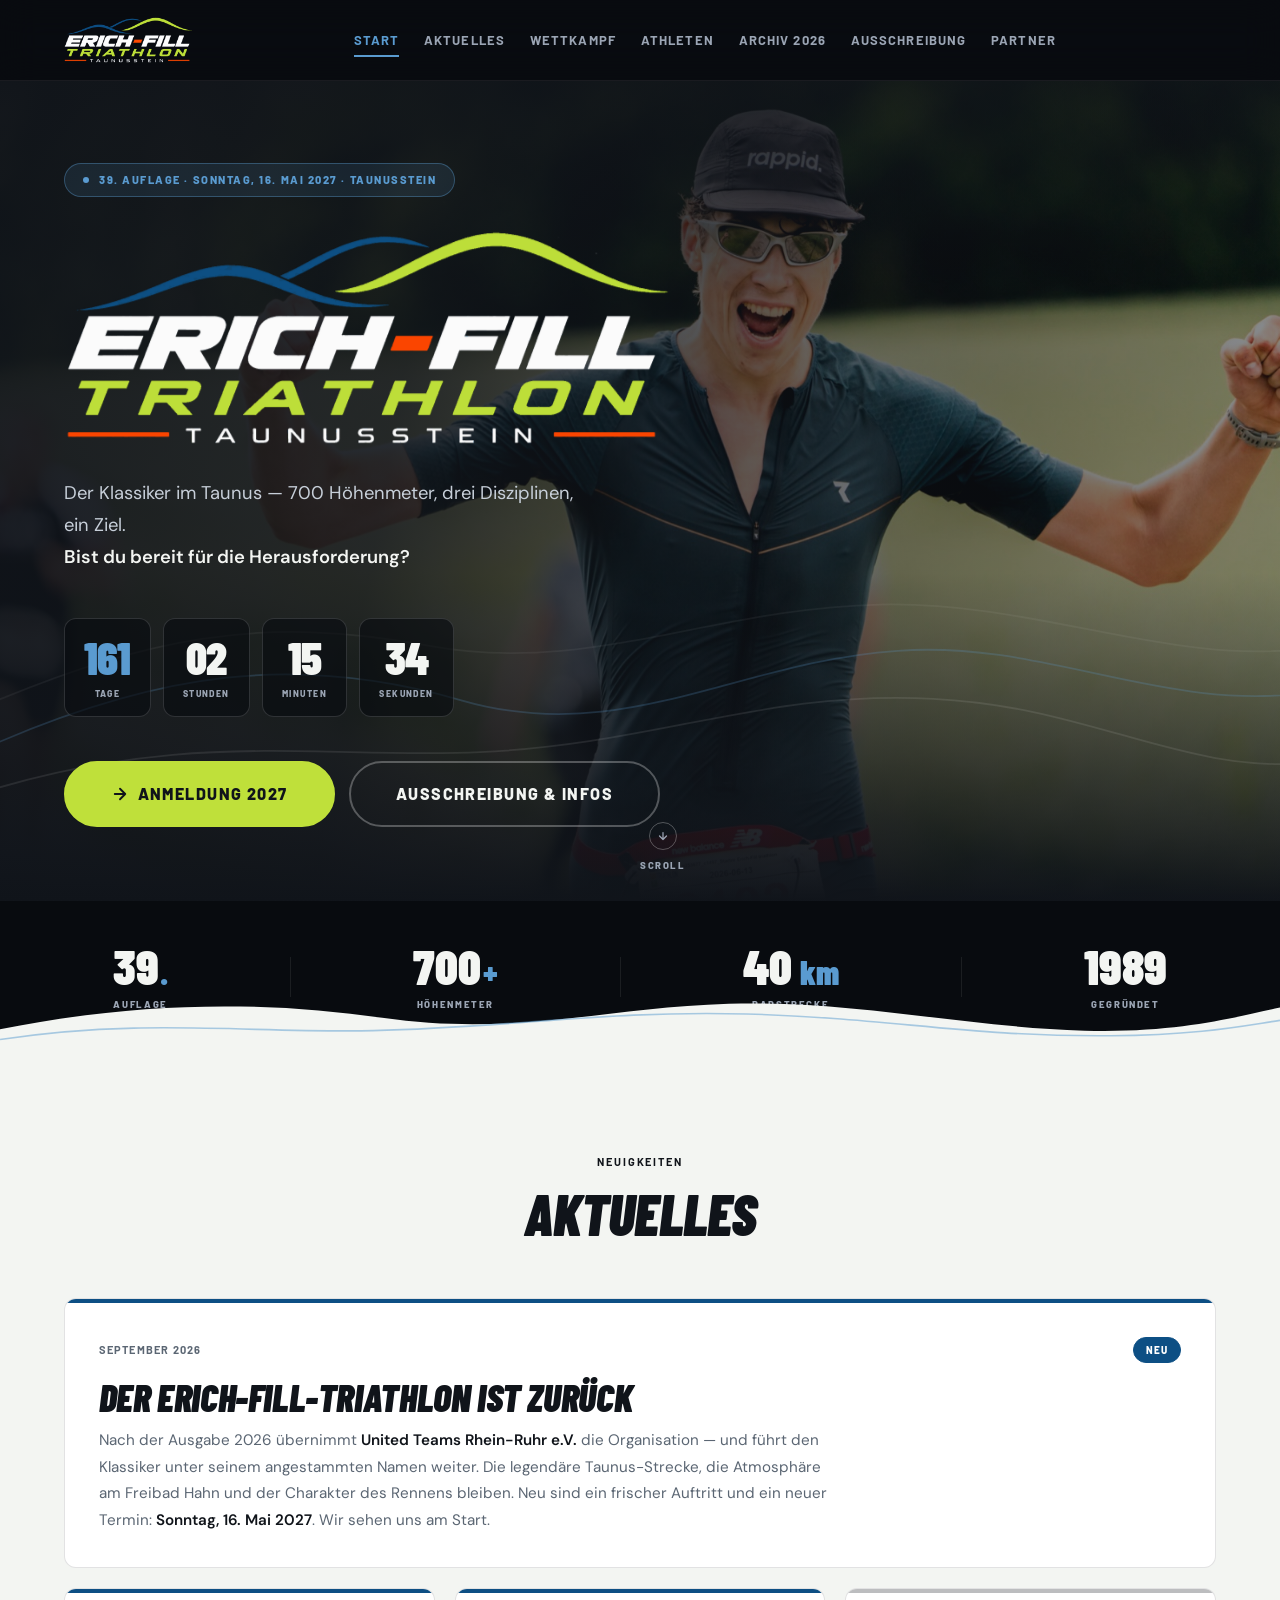
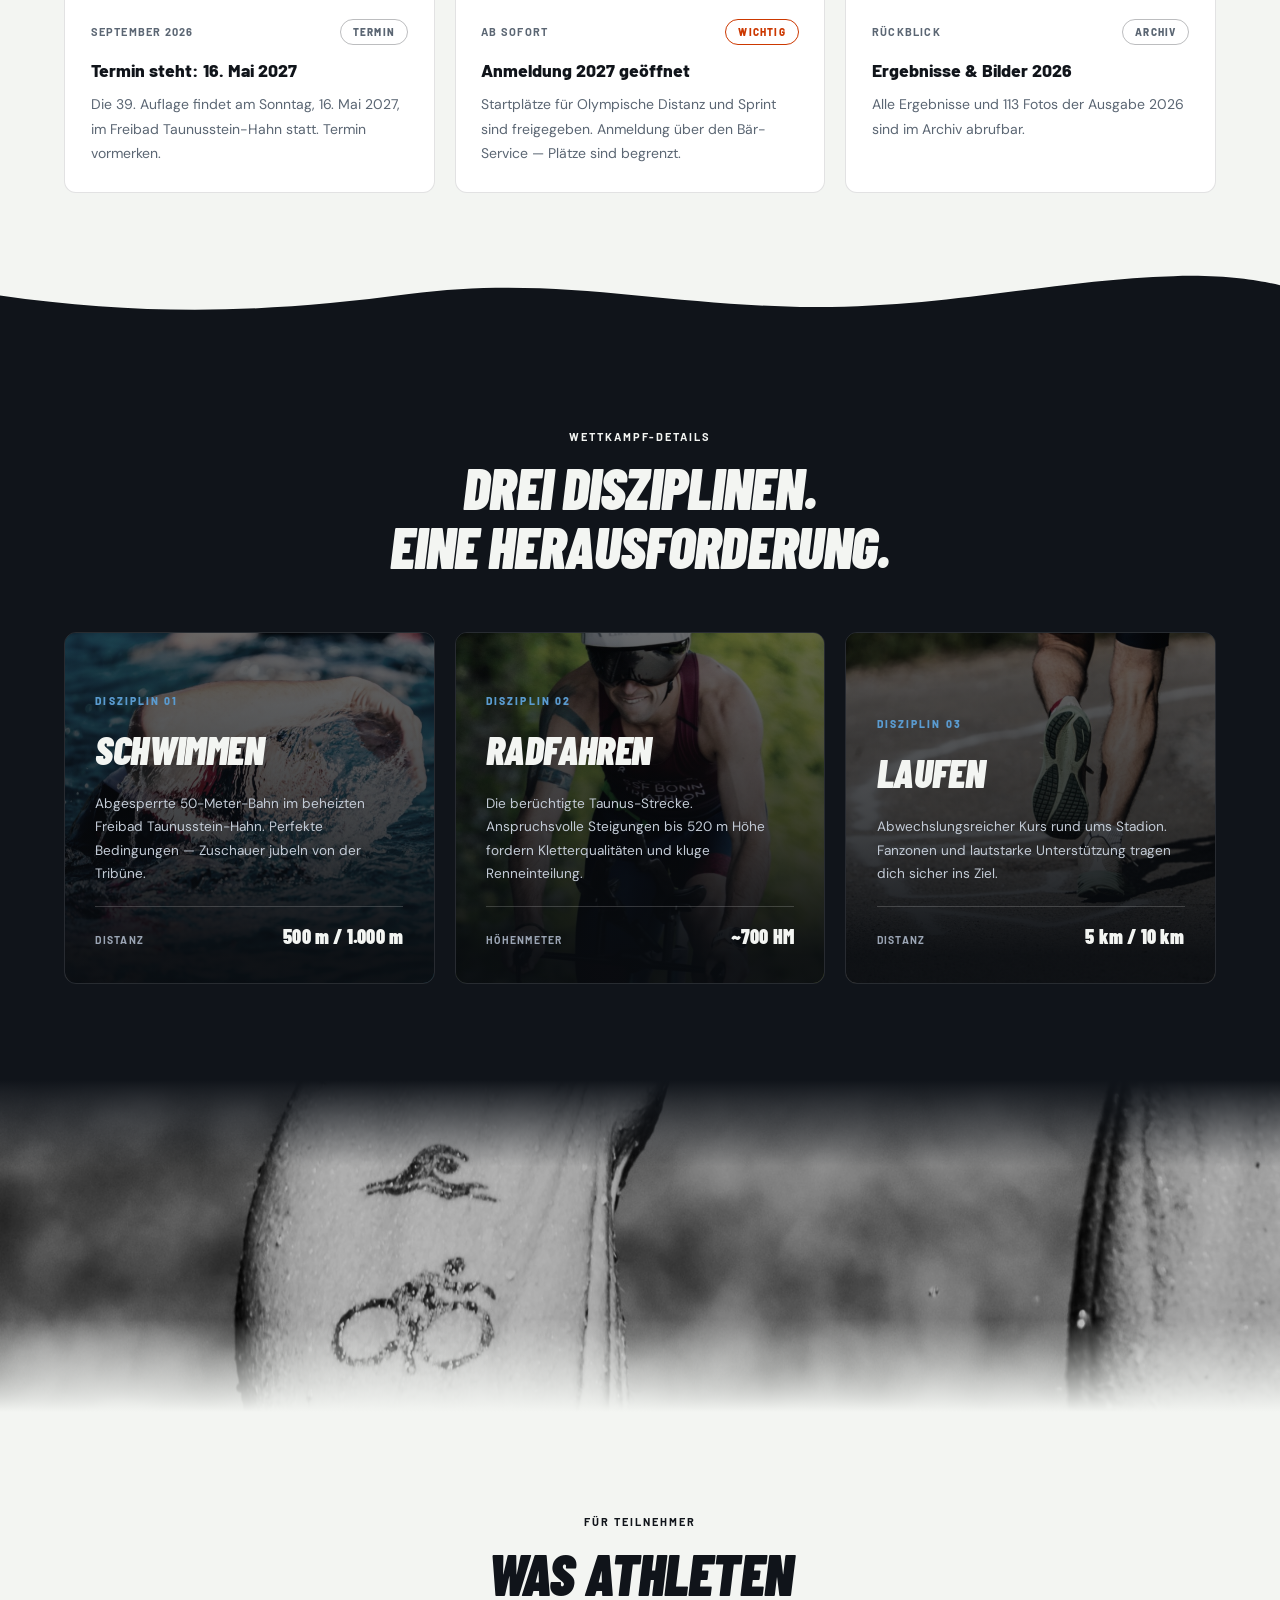
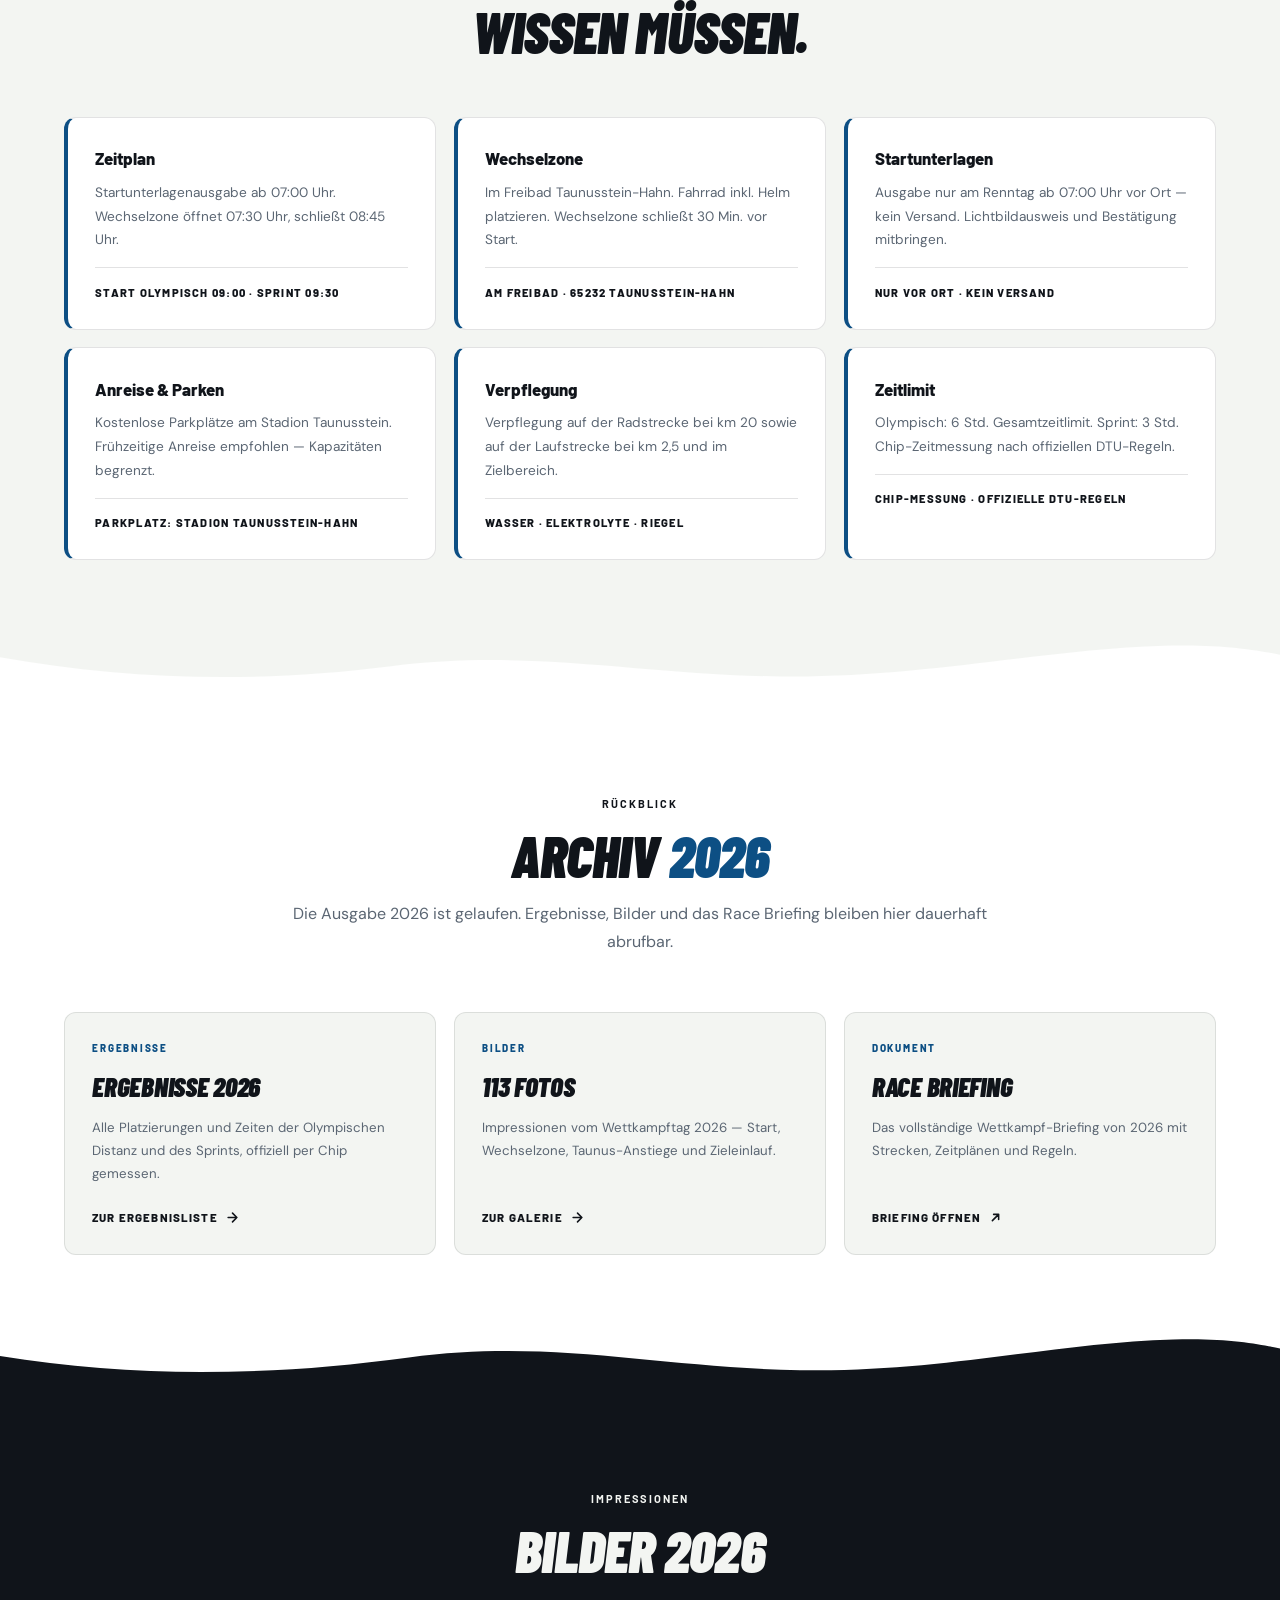
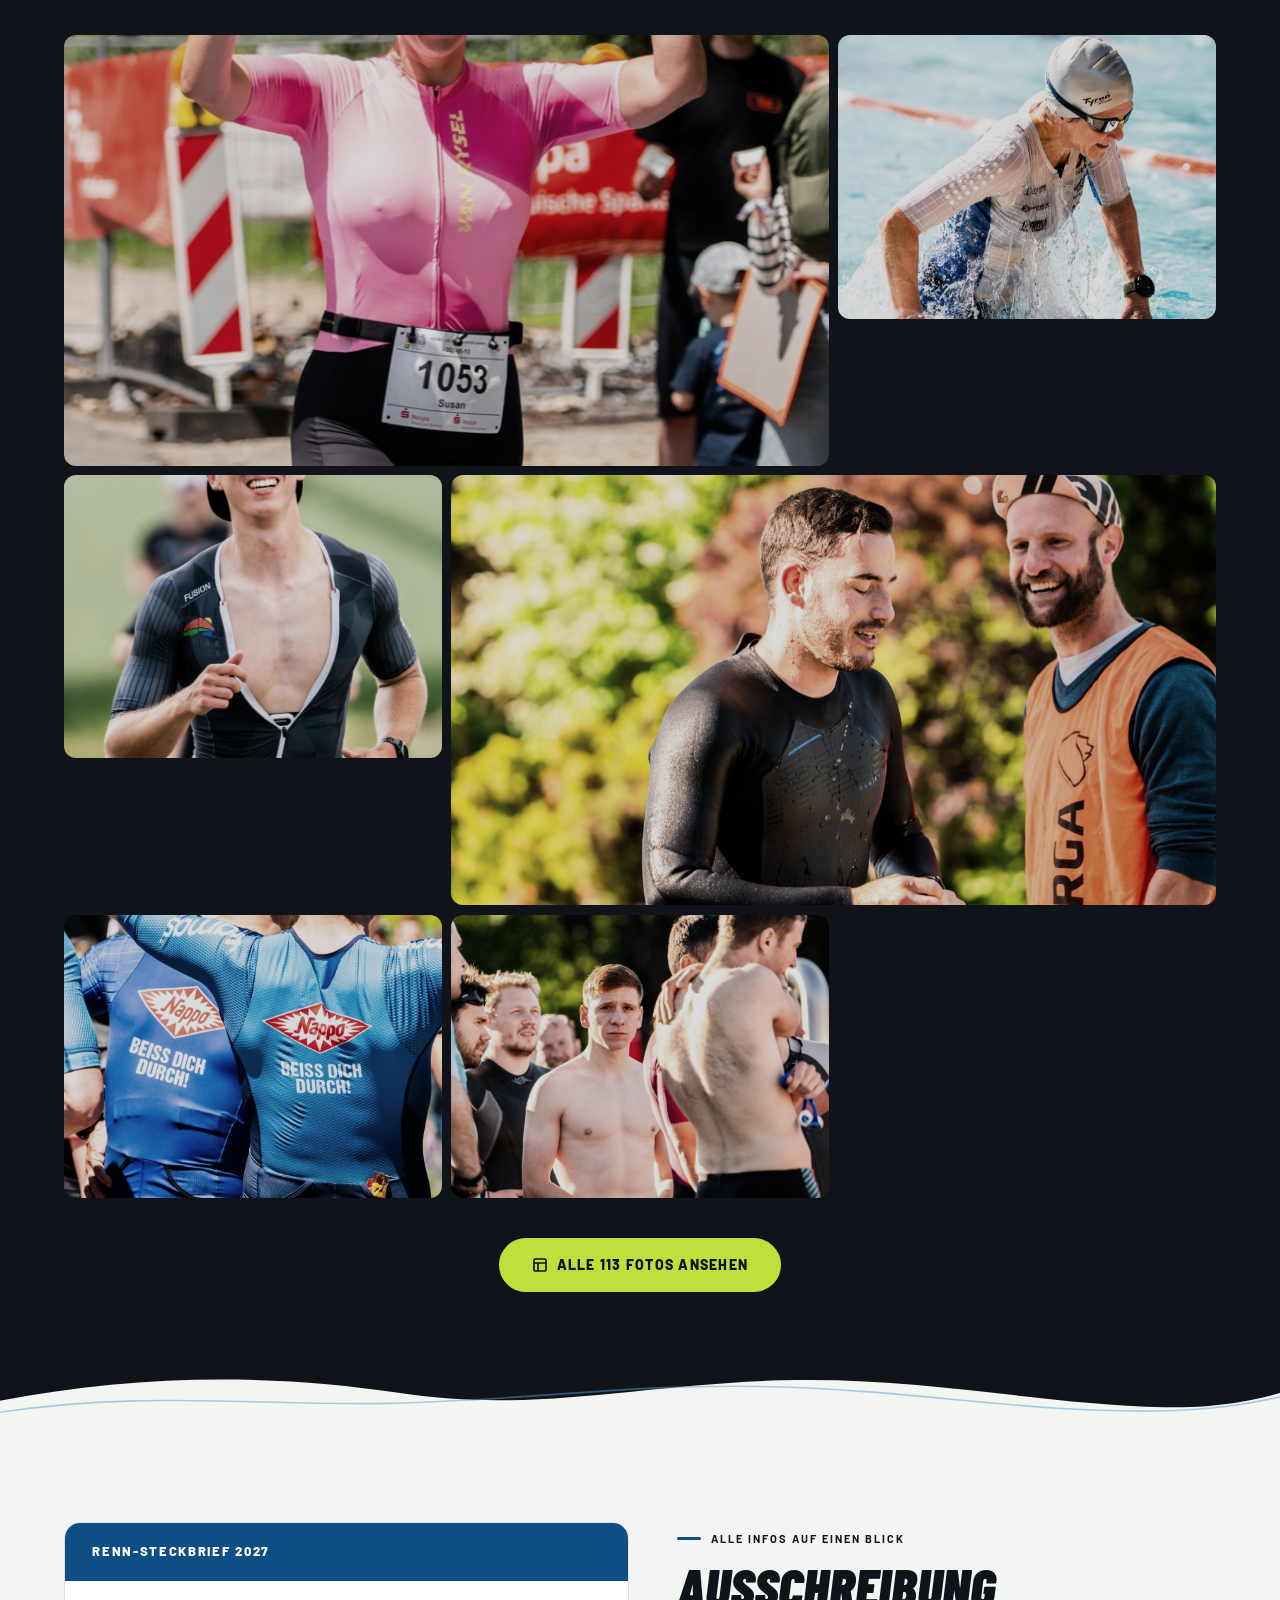
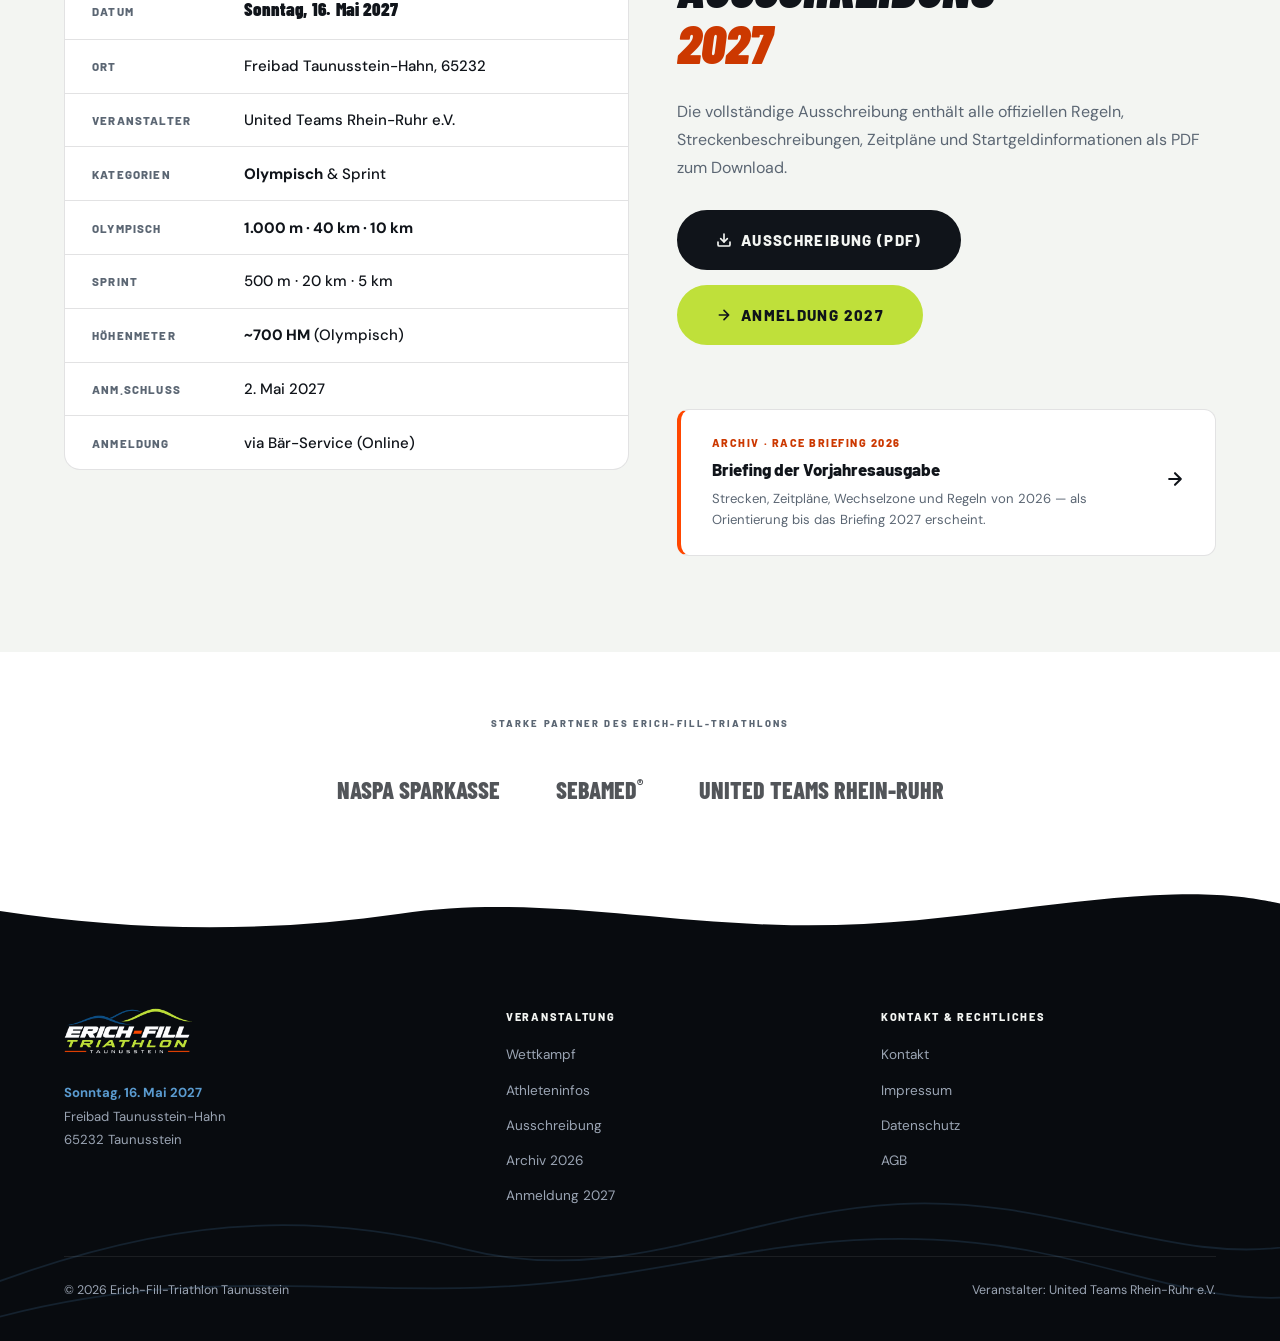
==== commit 1f3a8c34: "Gemeinsames Stylesheet: assets/site.css Bisher trug jede Seite eine eigene vollstaendige Kopie der T" ====
--- a/index.html
+++ b/index.html
@@ -38,244 +38,10 @@
   <link rel="preconnect" href="https://fonts.gstatic.com" crossorigin>
   <link href="https://fonts.googleapis.com/css2?family=Barlow+Condensed:ital,wght@0,600;0,700;0,800;0,900;1,800;1,900&family=Barlow:wght@500;600;700;800&family=DM+Sans:opsz,wght@9..40,400;9..40,500;9..40,600&display=swap" rel="stylesheet">
 
+  <link rel="stylesheet" href="assets/site.css">
+
   <style>
-    /* =========================================================
-       DESIGN TOKENS — UTRR Markenfarben
-       ========================================================= */
-    :root {
-      /* Markenfarben */
-      --volt:       #BFE03A;   /* abgemildert; UTRR-Original ist #CCFF00 */
-      --volt-deep:  #A9CB22;
-      --blue:       #0D4F84;   /* Blau aus der Logo-Hügellinie */
-      --blue-light: #5A9BD0;   /* dieselbe Farbe aufgehellt für dunkle Flächen */
-      --orange:     #FF4600;   /* UTRR-Primärfarbe */
-      --orange-dark:#CC3800;   /* abgedunkelt für Kleintext auf hellem Grund */
-
-      /* Deep Navy / Anthrazit */
-      --navy:       #10141A;
-      --navy-deep:  #080B0F;
-      --navy-soft:  #1A202A;
-
-      /* Neutral hell */
-      --off:        #F3F5F2;
-      --pure:       #FFFFFF;
-
-      /* Textfarben je Untergrund */
-      --t-dark:       #F3F5F2;
-      --t-dark-mute:  #9BA5B4;
-      --t-light:      #10141A;
-      --t-light-mute: #5B6673;
-
-      /* Kontextvariablen — werden pro Section überschrieben */
-      --bg:      var(--navy);
-      --surface: var(--navy-soft);
-      --txt:     var(--t-dark);
-      --mute:    var(--t-dark-mute);
-      --line:    rgba(255,255,255,.10);
-      --line-hi: rgba(255,255,255,.20);
-      /* Orange als Textfarbe — auf hellem Grund abgedunkelt, sonst fällt es durch AA */
-      --orange-text: var(--orange);
-      /* Zweitakzent: übernimmt alles, was vorher Volt machte.
-         Auf Dunkel die aufgehellte Variante, auf Hell das Logo-Blau. */
-      --accent2: var(--blue-light);
-
-      /* Typografie */
-      --fd: 'Barlow Condensed', sans-serif;
-      --fu: 'Barlow', sans-serif;
-      --fb: 'DM Sans', sans-serif;
-
-      --r:    .75rem;
-      --pill: 9999px;
-    }
-
-    /* Sektions-Kontexte */
-    .ctx-dark {
-      --bg: var(--navy); --surface: var(--navy-soft);
-      --txt: var(--t-dark); --mute: var(--t-dark-mute);
-      --line: rgba(255,255,255,.10); --line-hi: rgba(255,255,255,.22);
-      background: var(--bg); color: var(--txt);
-    }
-    .ctx-deep {
-      --bg: var(--navy-deep); --surface: var(--navy-soft);
-      --txt: var(--t-dark); --mute: var(--t-dark-mute);
-      --line: rgba(255,255,255,.08); --line-hi: rgba(255,255,255,.18);
-      background: var(--bg); color: var(--txt);
-    }
-    .ctx-light {
-      --orange-text: var(--orange-dark);
-      --accent2: var(--blue);
-      --bg: var(--off); --surface: var(--pure);
-      --txt: var(--t-light); --mute: var(--t-light-mute);
-      --line: rgba(16,20,26,.12); --line-hi: rgba(16,20,26,.28);
-      background: var(--bg); color: var(--txt);
-    }
-    .ctx-white {
-      --orange-text: var(--orange-dark);
-      --accent2: var(--blue);
-      --bg: var(--pure); --surface: var(--off);
-      --txt: var(--t-light); --mute: var(--t-light-mute);
-      --line: rgba(16,20,26,.10); --line-hi: rgba(16,20,26,.26);
-      background: var(--bg); color: var(--txt);
-    }
-
-    /* ========= RESET ========= */
-    *, *::before, *::after { box-sizing: border-box; margin: 0; padding: 0; }
-    html { scroll-behavior: smooth; }
-    body {
-      font-family: var(--fb); background: var(--navy); color: var(--t-dark);
-      line-height: 1.6; -webkit-font-smoothing: antialiased; overflow-x: hidden;
-    }
-    img { max-width: 100%; height: auto; display: block; }
-    a   { color: inherit; text-decoration: none; }
-    :focus-visible {
-      outline: 3px solid var(--volt); outline-offset: 2px;
-      box-shadow: 0 0 0 5px rgba(16,20,26,.55); border-radius: 4px;
-    }
-
-    /* ========= LAYOUT ========= */
-    .container { max-width: 1200px; margin: 0 auto; padding: 0 1.5rem; }
-    .section   { padding: 6rem 0; position: relative; }
-    @media(max-width:640px){ .section { padding: 4rem 0; } }
-    /* Platz schaffen für eine absolut positionierte Hügellinie am Sectionsende */
-    .has-divider { padding-bottom: calc(4rem + clamp(44px, 5.5vw, 88px)); }
-    @media(max-width:640px){ .has-divider { padding-bottom: calc(2rem + clamp(44px, 5.5vw, 88px)); } }
-
-    /* ========= TAUNUS-HÜGELLINIE =========
-       Zentrales Gestaltungselement. Drei Einsatzformen:
-       .hill-divider  — Übergang zwischen Sections
-       .hill-canvas   — großflächig als Hintergrundgrafik
-       .brand-logo    — im Logo
-       ===================================== */
-    /* Sitzt bündig am unteren Rand der Section — unabhängig vom Padding.
-       Die Füllfarbe entspricht der FOLGENDEN Section. */
-    .hill-divider {
-      position: absolute; left: 0; right: 0; bottom: 0;
-      line-height: 0; z-index: 2; pointer-events: none;
-    }
-    .hill-divider svg { display: block; width: 100%; height: clamp(44px, 5.5vw, 88px); }
-    .hill-divider .hill-line { fill: none; stroke: var(--blue-light); stroke-width: 2.5; opacity: .5; }
-    .to-light .hill-fill { fill: var(--off); }
-    .to-white .hill-fill { fill: var(--pure); }
-    .to-dark  .hill-fill { fill: var(--navy); }
-    .to-deep  .hill-fill { fill: var(--navy-deep); }
-
-    .hill-canvas {
-      position: absolute; inset: 0; z-index: 0;
-      pointer-events: none; overflow: hidden;
-      display: flex; align-items: center;
-    }
-    .hill-canvas svg { width: 100%; height: auto; min-height: 100%; }
-    .hill-canvas path { fill: none; stroke-linecap: round; }
-
-    /* ========= LOGO =========
-       Original-Logo als freigestelltes PNG (transparent, für dunkle
-       Flächen). Kleine Variante für Nav/Footer, große für den Hero.
-       ========================= */
-    .brand { display: inline-flex; align-items: center; }
-    .brand-logo { height: 2.9rem; width: auto; display: block; }
-    @media(max-width:520px){ .brand-logo { height: 2.3rem; } }
-    @media(max-width:380px){ .brand-logo { height: 2rem; } }
-
-    /* ========= TYPO-HELFER ========= */
-    .pretitle {
-      display: inline-flex; align-items: center; gap: .6rem;
-      font-family: var(--fu); font-size: .6875rem; font-weight: 700;
-      text-transform: uppercase; letter-spacing: .18em; color: var(--txt);
-    }
-    .pretitle::before {
-      content: ''; display: block; width: 1.5rem; height: 3px;
-      background: var(--accent2); border-radius: 2px;
-    }
-    .sec-title {
-      font-family: var(--fd); font-size: clamp(2.1rem, 5.2vw, 3.6rem);
-      font-weight: 900; font-style: italic; text-transform: uppercase;
-      letter-spacing: -.015em; line-height: 1.02; margin-top: .6rem;
-    }
-    .sec-head { max-width: 720px; margin: 0 auto 3.5rem; text-align: center; }
-    .sec-head .pretitle::before { display: none; }
-    .sec-sub { color: var(--mute); margin-top: 1rem; font-size: 1rem; line-height: 1.75; }
-    .volt { color: var(--accent2); }
-
-    /* ========= BUTTONS ========= */
-    .btn {
-      display: inline-flex; align-items: center; justify-content: center; gap: .55rem;
-      font-family: var(--fu); font-size: .875rem; font-weight: 800;
-      text-transform: uppercase; letter-spacing: .09em;
-      padding: .85rem 1.9rem; border-radius: var(--pill);
-      border: 2px solid transparent; cursor: pointer;
-      transition: transform .2s ease, background .2s ease, color .2s ease,
-                  border-color .2s ease, box-shadow .2s ease;
-    }
-    .btn:active { transform: scale(.97); }
-
-    /* Primär — ANMELDUNG */
-    .btn-primary { background: var(--volt); color: var(--navy); border-color: var(--volt); }
-    .btn-primary:hover {
-      background: var(--volt-deep); border-color: var(--volt-deep);
-      transform: translateY(-2px); box-shadow: 0 10px 24px rgba(0,0,0,.28);
-    }
-    /* Sekundär — passt sich dem Untergrund an */
-    .btn-outline { background: transparent; color: var(--txt); border-color: var(--line-hi); }
-    .btn-outline:hover { border-color: var(--txt); transform: translateY(-2px); }
-    /* Dunkel — auf hellen Flächen */
-    .btn-dark { background: var(--navy); color: var(--off); border-color: var(--navy); }
-    .btn-dark:hover { background: var(--navy-soft); border-color: var(--navy-soft); transform: translateY(-2px); }
-    /* Rot — sparsam, nur für einzelne Akzente */
-    .btn-orange { background: var(--orange); color: var(--navy); border-color: var(--orange); }
-    .btn-orange:hover { background: var(--orange-dark); border-color: var(--orange-dark); color: #fff; transform: translateY(-2px); }
-
-    .btn-lg { padding: 1rem 2.3rem; font-size: .9375rem; }
-    .btn-xl { padding: 1.15rem 2.8rem; font-size: 1rem; }
-
-    /* ========= BADGE ========= */
-    .badge {
-      display: inline-flex; align-items: center;
-      padding: .25rem .75rem; border-radius: var(--pill);
-      font-family: var(--fu); font-size: .625rem; font-weight: 800;
-      text-transform: uppercase; letter-spacing: .12em;
-      border: 1px solid var(--line-hi); color: var(--mute);
-    }
-    .badge-volt { background: var(--accent2); border-color: var(--accent2); color: #fff; }
-    .badge-orange { background: transparent; border-color: var(--orange-text); color: var(--orange-text); }
-
-    /* ========= NAV ========= */
-    .navbar {
-      position: sticky; top: 0; z-index: 200;
-      background: rgba(8,11,15,.90);
-      backdrop-filter: blur(18px) saturate(160%);
-      -webkit-backdrop-filter: blur(18px) saturate(160%);
-      border-bottom: 1px solid rgba(255,255,255,.07);
-      --mute: var(--t-dark-mute);
-      color: var(--t-dark);
-    }
-    .navbar-inner { display: flex; align-items: center; justify-content: space-between; height: 5rem; gap: 1rem; }
-    .nav-links { display: none; list-style: none; gap: 1.6rem; align-items: center; }
-    @media(min-width:1040px){ .nav-links { display: flex; } }
-    .nav-links a {
-      font-family: var(--fu); font-size: .8125rem; font-weight: 700;
-      color: var(--t-dark-mute); text-transform: uppercase; letter-spacing: .08em;
-      padding: .4rem 0; border-bottom: 2px solid transparent; transition: color .2s, border-color .2s;
-    }
-    .nav-links a:hover, .nav-links a.active { color: var(--blue-light); border-bottom-color: var(--blue-light); }
-    .nav-end { display: flex; align-items: center; gap: .75rem; }
-    #navCta { display: none; }
-    .hamburger { display: flex; flex-direction: column; gap: 5px; background: none; border: none; cursor: pointer; padding: .5rem; color: var(--t-dark); }
-    @media(min-width:1040px){ .hamburger { display: none; } }
-    .hamburger span { display: block; width: 22px; height: 2px; background: currentColor; border-radius: 1px; transition: transform .3s, opacity .3s; }
-    .hamburger.open span:nth-child(1) { transform: translateY(7px) rotate(45deg); }
-    .hamburger.open span:nth-child(2) { opacity: 0; }
-    .hamburger.open span:nth-child(3) { transform: translateY(-7px) rotate(-45deg); }
-    .mobile-menu { display: none; flex-direction: column; background: rgba(8,11,15,.99); border-top: 1px solid rgba(255,255,255,.06); }
-    .mobile-menu.open { display: flex; }
-    .mobile-menu a {
-      padding: 1rem 1.5rem; font-family: var(--fu); font-size: .9375rem; font-weight: 700;
-      color: var(--t-dark-mute); text-transform: uppercase; letter-spacing: .07em;
-      border-bottom: 1px solid rgba(255,255,255,.05); transition: color .2s, background .2s;
-    }
-    .mobile-menu a:hover { color: var(--blue-light); background: rgba(90,155,208,.08); }
-    .mobile-menu .btn { margin: 1rem 1.5rem; width: calc(100% - 3rem); }
-
-    /* ========= HERO ========= */
+/* ========= HERO ========= */
     .hero {
       position: relative;
       /* Der Hero beginnt unter der 5rem hohen Navbar — ohne den Abzug
@@ -407,18 +173,7 @@
     @keyframes riseIn { from{opacity:0;transform:translateY(30px)} to{opacity:1;transform:translateY(0)} }
     @media(max-height:720px){ .scroll-hint { display: none; } }
 
-    /* ========= STATS ========= */
-    .stats-bar { padding: 2.5rem 0; position: relative; z-index: 2; }
-    .stats-row { display: flex; justify-content: space-around; align-items: center; flex-wrap: wrap; gap: 1.5rem; }
-    .stat { text-align: center; }
-    .stat-num-wrap { display: flex; align-items: baseline; justify-content: center; gap: .08rem; }
-    .stat-num { font-family: var(--fd); font-size: clamp(2.1rem, 5vw, 3.1rem); font-weight: 900; line-height: 1; color: var(--txt); }
-    .stat-sfx { font-family: var(--fd); font-size: clamp(1.4rem, 3vw, 2.1rem); font-weight: 900; color: var(--blue-light); line-height: 1; }
-    .stat-lbl { font-family: var(--fu); font-size: .6rem; font-weight: 800; text-transform: uppercase; letter-spacing: .17em; color: var(--mute); margin-top: .4rem; }
-    .stats-div { width: 1px; height: 2.5rem; background: var(--line); }
-    @media(max-width:599px){ .stats-div { display: none; } }
-
-    /* ========= NEWS ========= */
+/* ========= NEWS ========= */
     .news-grid { display: grid; gap: 1.25rem; grid-template-columns: 1fr; }
     @media(min-width:700px){
       .news-grid { grid-template-columns: repeat(3,1fr); }
@@ -443,7 +198,7 @@
     .news-card-featured .news-body { padding: 2.1rem; }
     .news-card-featured .news-text { max-width: 74ch; font-size: .95rem; }
 
-    /* ========= DISZIPLINEN ========= */
+/* ========= DISZIPLINEN ========= */
     .disc-grid { display: grid; gap: 1.25rem; grid-template-columns: 1fr; }
     @media(min-width:700px) { .disc-grid { grid-template-columns: repeat(2,1fr); } }
     @media(min-width:1024px){ .disc-grid { grid-template-columns: repeat(3,1fr); } }
@@ -485,7 +240,7 @@
     .disc-foot-lbl { font-family: var(--fu); font-size: .65rem; font-weight: 700; text-transform: uppercase; letter-spacing: .12em; color: #9BA5B4; }
     .disc-foot-val { font-family: var(--fd); font-size: 1.25rem; font-weight: 900; color: var(--off); letter-spacing: .01em; }
 
-    /* ========= ATMOSPHERE ========= */
+/* ========= ATMOSPHERE ========= */
     .atmo {
       position: relative; height: clamp(190px, 26vw, 340px); overflow: hidden;
       background: var(--navy);
@@ -496,26 +251,7 @@
       background: linear-gradient(to bottom, var(--navy) 0%, transparent 26%, transparent 72%, var(--off) 100%);
     }
 
-    /* ========= INFO-KARTEN ========= */
-    .info-grid { display: grid; gap: 1.1rem; grid-template-columns: 1fr; }
-    @media(min-width:600px){ .info-grid { grid-template-columns: repeat(2,1fr); } }
-    @media(min-width:960px){ .info-grid { grid-template-columns: repeat(3,1fr); } }
-    .info-card {
-      padding: 1.7rem; background: var(--surface);
-      border: 1px solid var(--line); border-left: 4px solid var(--accent2);
-      border-radius: var(--r);
-      transition: transform .3s, box-shadow .3s;
-    }
-    .info-card:hover { transform: translateY(-4px); box-shadow: 0 14px 30px rgba(16,20,26,.10); }
-    .info-title { font-family: var(--fu); font-size: 1.05rem; font-weight: 800; margin-bottom: .55rem; }
-    .info-text  { font-size: .85rem; color: var(--mute); line-height: 1.75; }
-    .info-detail {
-      margin-top: .95rem; padding-top: .95rem; border-top: 1px solid var(--line);
-      font-family: var(--fu); font-size: .7rem; font-weight: 800;
-      text-transform: uppercase; letter-spacing: .11em; color: var(--txt);
-    }
-
-    /* ========= ARCHIV ========= */
+/* ========= ARCHIV ========= */
     .arc-grid { display: grid; gap: 1.1rem; grid-template-columns: 1fr; margin-top: 2.5rem; }
     @media(min-width:760px){ .arc-grid { grid-template-columns: repeat(3,1fr); } }
     .arc-card {
@@ -536,7 +272,7 @@
     }
     .arc-card:hover .arc-more { color: var(--accent2); }
 
-    /* ========= GALERIE ========= */
+/* ========= GALERIE ========= */
     .gallery-grid { display: grid; grid-template-columns: repeat(3,1fr); gap: .6rem; }
     .gal-item { overflow: hidden; border-radius: var(--r); aspect-ratio: 4/3; position: relative; display: block; cursor: zoom-in; }
     .gal-item:first-child  { grid-column: span 2; aspect-ratio: 16/9; }
@@ -553,7 +289,7 @@
       .gal-item:nth-child(4) { grid-column: span 1; aspect-ratio: 4/3; }
     }
 
-    /* ========= AUSSCHREIBUNG ========= */
+/* ========= AUSSCHREIBUNG ========= */
     .ausschr-grid { display: grid; gap: 3rem; grid-template-columns: 1fr; align-items: start; }
     @media(min-width:920px){ .ausschr-grid { grid-template-columns: 1.05fr 1fr; } }
     .steckbrief { background: var(--surface); border: 1px solid var(--line); border-radius: 1rem; overflow: hidden; }
@@ -577,7 +313,7 @@
     .ausschr-sub { font-size: 1rem; color: var(--mute); line-height: 1.75; }
     .ausschr-btns { display: flex; flex-wrap: wrap; gap: .9rem; }
 
-    /* ========= BRIEFING-BANNER ========= */
+/* ========= BRIEFING-BANNER ========= */
     .briefing {
       display: flex; align-items: center; gap: 1.5rem;
       margin-top: 2.25rem; padding: 1.5rem 1.9rem;
@@ -594,79 +330,13 @@
     .briefing:hover .briefing-arrow { transform: translateX(5px); }
     @media(max-width:620px){ .briefing { flex-wrap: wrap; } .briefing-arrow { display: none; } }
 
-    /* ========= PARTNER ========= */
+/* ========= PARTNER ========= */
     .sp-label { text-align: center; font-family: var(--fu); font-size: .6rem; font-weight: 800; text-transform: uppercase; letter-spacing: .22em; color: var(--mute); margin-bottom: 2.5rem; }
     .sp-row { display: flex; flex-wrap: wrap; justify-content: center; align-items: center; gap: 3.5rem; }
     .sp-item { font-family: var(--fd); font-size: 1.5rem; font-weight: 800; text-transform: uppercase; color: var(--txt); opacity: .72; transition: opacity .3s; }
     .sp-item:hover { opacity: 1; }
 
-    /* ========= FOOTER ========= */
-    .footer { position: relative; padding: 4rem 0 2.5rem; overflow: hidden; }
-    .footer-hills { position: absolute; left: 0; right: 0; bottom: 0; z-index: 0; pointer-events: none; }
-    .footer-hills svg { width: 100%; height: auto; display: block; }
-    .footer-hills path { fill: none; stroke: var(--blue-light); stroke-width: 2; opacity: .16; }
-    .footer-inner { position: relative; z-index: 1; display: grid; gap: 2.5rem; grid-template-columns: 1fr; }
-    @media(min-width:820px){ .footer-inner { grid-template-columns: 1.2fr 1fr 1fr; } }
-    .footer-meta { margin-top: 1.2rem; font-size: .82rem; color: var(--t-dark-mute); line-height: 1.8; }
-    .footer-meta .date { color: var(--blue-light); font-weight: 700; }
-    .footer-h {
-      font-family: var(--fu); font-size: .68rem; font-weight: 800;
-      text-transform: uppercase; letter-spacing: .16em; color: var(--t-dark);
-      margin-bottom: 1rem;
-    }
-    .footer-list { list-style: none; display: flex; flex-direction: column; gap: .6rem; }
-    .footer-list a { font-size: .85rem; color: var(--t-dark-mute); transition: color .2s; }
-    .footer-list a:hover { color: var(--blue-light); }
-    .footer-bottom {
-      position: relative; z-index: 1;
-      margin-top: 3rem; padding-top: 1.5rem;
-      border-top: 1px solid rgba(255,255,255,.08);
-      display: flex; flex-wrap: wrap; gap: .5rem 1.5rem; justify-content: space-between;
-      font-size: .78rem; color: var(--t-dark-mute);
-    }
-
-    /* ========= REVEAL ========= */
-    .reveal { opacity: 0; transform: translateY(26px); transition: opacity .65s ease, transform .65s ease; }
-    .reveal.in { opacity: 1; transform: translateY(0); }
-    .d1 { transition-delay: .09s; } .d2 { transition-delay: .18s; }
-    .d3 { transition-delay: .27s; } .d4 { transition-delay: .36s; } .d5 { transition-delay: .45s; }
-
-    /* ========= LIGHTBOX ========= */
-    .lightbox { display: none; position: fixed; inset: 0; z-index: 10000; background: rgba(8,11,15,.97); backdrop-filter: blur(6px); align-items: center; justify-content: center; }
-    .lightbox.open { display: flex; }
-    .lightbox-inner { position: relative; max-width: 90vw; max-height: 90vh; display: flex; align-items: center; justify-content: center; }
-    .lightbox-inner img { max-width: 90vw; max-height: 90vh; object-fit: contain; border-radius: var(--r); }
-    .lightbox-close, .lightbox-nav {
-      position: fixed; background: none; border: 2px solid rgba(255,255,255,.25);
-      color: #fff; border-radius: 50%; cursor: pointer;
-      display: flex; align-items: center; justify-content: center;
-      transition: border-color .2s, background .2s;
-    }
-    .lightbox-close { top: 1.25rem; right: 1.5rem; width: 2.75rem; height: 2.75rem; font-size: 1.4rem; line-height: 1; }
-    .lightbox-nav { top: 50%; transform: translateY(-50%); width: 3rem; height: 3rem; font-size: 1.4rem; }
-    .lightbox-close:hover, .lightbox-nav:hover { border-color: var(--blue-light); background: rgba(90,155,208,.14); }
-    .lightbox-prev { left: 1rem; } .lightbox-next { right: 1rem; }
-    @media(max-width:640px){ .lightbox-nav { display: none; } }
-
-    /* ========= SKIP-LINK ========= */
-    .skip-link {
-      position: absolute; top: -999px; left: 1rem; z-index: 9999;
-      padding: .75rem 1.5rem; background: var(--volt); color: var(--navy);
-      font-family: var(--fu); font-size: .875rem; font-weight: 800;
-      border-radius: var(--pill); text-transform: uppercase; letter-spacing: .07em;
-    }
-    .skip-link:focus { top: 1rem; }
-
-    /* ========= REDUCED MOTION ========= */
-    @media (prefers-reduced-motion: reduce) {
-      *, *::before, *::after {
-        animation-duration: .01ms !important; animation-iteration-count: 1 !important;
-        transition-duration: .01ms !important;
-      }
-      .reveal { opacity: 1 !important; transform: none !important; }
-    }
-
-    /* ========= MOBILE ========= */
+/* ========= MOBILE ========= */
     @media(max-width:539px){
       .countdown { gap: .45rem; }
       .cd-unit { min-width: 4.1rem; padding: .7rem .6rem; }
--- a/assets/site.css
+++ b/assets/site.css
@@ -0,0 +1,339 @@
+/* =====================================================================
+   Erich-Fill-Triathlon Taunusstein — gemeinsames Stylesheet
+   Wird von index.html, galerie.html und briefing-*.html eingebunden.
+   Enthaelt Tokens, Sektions-Kontexte, Grundgeruest und alle
+   Komponenten, die auf mehr als einer Seite vorkommen.
+   Seitenspezifisches bleibt in der jeweiligen Datei.
+   ===================================================================== */
+
+/* =========================================================
+   DESIGN TOKENS — UTRR Markenfarben
+   ========================================================= */
+:root {
+  /* Markenfarben */
+  --volt:       #BFE03A;   /* abgemildert; UTRR-Original ist #CCFF00 */
+  --volt-deep:  #A9CB22;
+  --blue:       #0D4F84;   /* Blau aus der Logo-Hügellinie */
+  --blue-light: #5A9BD0;   /* dieselbe Farbe aufgehellt für dunkle Flächen */
+  --orange:     #FF4600;   /* UTRR-Primärfarbe */
+  --orange-dark:#CC3800;   /* abgedunkelt für Kleintext auf hellem Grund */
+
+  /* Deep Navy / Anthrazit */
+  --navy:       #10141A;
+  --navy-deep:  #080B0F;
+  --navy-soft:  #1A202A;
+
+  /* Neutral hell */
+  --off:        #F3F5F2;
+  --pure:       #FFFFFF;
+
+  /* Textfarben je Untergrund */
+  --t-dark:       #F3F5F2;
+  --t-dark-mute:  #9BA5B4;
+  --t-light:      #10141A;
+  --t-light-mute: #5B6673;
+
+  /* Kontextvariablen — werden pro Section überschrieben */
+  --bg:      var(--navy);
+  --surface: var(--navy-soft);
+  --txt:     var(--t-dark);
+  --mute:    var(--t-dark-mute);
+  --line:    rgba(255,255,255,.10);
+  --line-hi: rgba(255,255,255,.20);
+  /* Orange als Textfarbe — auf hellem Grund abgedunkelt, sonst fällt es durch AA */
+  --orange-text: var(--orange);
+  /* Zweitakzent: übernimmt alles, was vorher Volt machte.
+     Auf Dunkel die aufgehellte Variante, auf Hell das Logo-Blau. */
+  --accent2: var(--blue-light);
+
+  /* Typografie */
+  --fd: 'Barlow Condensed', sans-serif;
+  --fu: 'Barlow', sans-serif;
+  --fb: 'DM Sans', sans-serif;
+
+  --r:    .75rem;
+  --pill: 9999px;
+}
+
+/* Sektions-Kontexte */
+.ctx-dark {
+  --bg: var(--navy); --surface: var(--navy-soft);
+  --txt: var(--t-dark); --mute: var(--t-dark-mute);
+  --line: rgba(255,255,255,.10); --line-hi: rgba(255,255,255,.22);
+  background: var(--bg); color: var(--txt);
+}
+.ctx-deep {
+  --bg: var(--navy-deep); --surface: var(--navy-soft);
+  --txt: var(--t-dark); --mute: var(--t-dark-mute);
+  --line: rgba(255,255,255,.08); --line-hi: rgba(255,255,255,.18);
+  background: var(--bg); color: var(--txt);
+}
+.ctx-light {
+  --orange-text: var(--orange-dark);
+  --accent2: var(--blue);
+  --bg: var(--off); --surface: var(--pure);
+  --txt: var(--t-light); --mute: var(--t-light-mute);
+  --line: rgba(16,20,26,.12); --line-hi: rgba(16,20,26,.28);
+  background: var(--bg); color: var(--txt);
+}
+.ctx-white {
+  --orange-text: var(--orange-dark);
+  --accent2: var(--blue);
+  --bg: var(--pure); --surface: var(--off);
+  --txt: var(--t-light); --mute: var(--t-light-mute);
+  --line: rgba(16,20,26,.10); --line-hi: rgba(16,20,26,.26);
+  background: var(--bg); color: var(--txt);
+}
+
+/* ========= RESET ========= */
+*, *::before, *::after { box-sizing: border-box; margin: 0; padding: 0; }
+html { scroll-behavior: smooth; }
+body {
+  font-family: var(--fb); background: var(--navy); color: var(--t-dark);
+  line-height: 1.6; -webkit-font-smoothing: antialiased; overflow-x: hidden;
+}
+img { max-width: 100%; height: auto; display: block; }
+a   { color: inherit; text-decoration: none; }
+:focus-visible {
+  outline: 3px solid var(--volt); outline-offset: 2px;
+  box-shadow: 0 0 0 5px rgba(16,20,26,.55); border-radius: 4px;
+}
+
+/* ========= LAYOUT ========= */
+.container { max-width: 1200px; margin: 0 auto; padding: 0 1.5rem; }
+.section   { padding: 6rem 0; position: relative; }
+@media(max-width:640px){ .section { padding: 4rem 0; } }
+/* Platz schaffen für eine absolut positionierte Hügellinie am Sectionsende */
+.has-divider { padding-bottom: calc(4rem + clamp(44px, 5.5vw, 88px)); }
+@media(max-width:640px){ .has-divider { padding-bottom: calc(2rem + clamp(44px, 5.5vw, 88px)); } }
+
+/* ========= TAUNUS-HÜGELLINIE =========
+   Zentrales Gestaltungselement. Drei Einsatzformen:
+   .hill-divider  — Übergang zwischen Sections
+   .hill-canvas   — großflächig als Hintergrundgrafik
+   .brand-logo    — im Logo
+   ===================================== */
+/* Sitzt bündig am unteren Rand der Section — unabhängig vom Padding.
+   Die Füllfarbe entspricht der FOLGENDEN Section. */
+.hill-divider {
+  position: absolute; left: 0; right: 0; bottom: 0;
+  line-height: 0; z-index: 2; pointer-events: none;
+}
+.hill-divider svg { display: block; width: 100%; height: clamp(44px, 5.5vw, 88px); }
+.hill-divider .hill-line { fill: none; stroke: var(--blue-light); stroke-width: 2.5; opacity: .5; }
+.to-light .hill-fill { fill: var(--off); }
+.to-white .hill-fill { fill: var(--pure); }
+.to-dark  .hill-fill { fill: var(--navy); }
+.to-deep  .hill-fill { fill: var(--navy-deep); }
+
+.hill-canvas {
+  position: absolute; inset: 0; z-index: 0;
+  pointer-events: none; overflow: hidden;
+  display: flex; align-items: center;
+}
+.hill-canvas svg { width: 100%; height: auto; min-height: 100%; }
+.hill-canvas path { fill: none; stroke-linecap: round; }
+
+/* ========= LOGO =========
+   Original-Logo als freigestelltes PNG (transparent, für dunkle
+   Flächen). Kleine Variante für Nav/Footer, große für den Hero.
+   ========================= */
+.brand { display: inline-flex; align-items: center; }
+.brand-logo { height: 2.9rem; width: auto; display: block; }
+@media(max-width:520px){ .brand-logo { height: 2.3rem; } }
+@media(max-width:380px){ .brand-logo { height: 2rem; } }
+
+/* ========= TYPO-HELFER ========= */
+.pretitle {
+  display: inline-flex; align-items: center; gap: .6rem;
+  font-family: var(--fu); font-size: .6875rem; font-weight: 700;
+  text-transform: uppercase; letter-spacing: .18em; color: var(--txt);
+}
+.pretitle::before {
+  content: ''; display: block; width: 1.5rem; height: 3px;
+  background: var(--accent2); border-radius: 2px;
+}
+.sec-title {
+  font-family: var(--fd); font-size: clamp(2.1rem, 5.2vw, 3.6rem);
+  font-weight: 900; font-style: italic; text-transform: uppercase;
+  letter-spacing: -.015em; line-height: 1.02; margin-top: .6rem;
+}
+.sec-head { max-width: 720px; margin: 0 auto 3.5rem; text-align: center; }
+.sec-head .pretitle::before { display: none; }
+.sec-sub { color: var(--mute); margin-top: 1rem; font-size: 1rem; line-height: 1.75; }
+.volt { color: var(--accent2); }
+
+/* ========= BUTTONS ========= */
+.btn {
+  display: inline-flex; align-items: center; justify-content: center; gap: .55rem;
+  font-family: var(--fu); font-size: .875rem; font-weight: 800;
+  text-transform: uppercase; letter-spacing: .09em;
+  padding: .85rem 1.9rem; border-radius: var(--pill);
+  border: 2px solid transparent; cursor: pointer;
+  transition: transform .2s ease, background .2s ease, color .2s ease,
+              border-color .2s ease, box-shadow .2s ease;
+}
+.btn:active { transform: scale(.97); }
+
+/* Primär — ANMELDUNG */
+.btn-primary { background: var(--volt); color: var(--navy); border-color: var(--volt); }
+.btn-primary:hover {
+  background: var(--volt-deep); border-color: var(--volt-deep);
+  transform: translateY(-2px); box-shadow: 0 10px 24px rgba(0,0,0,.28);
+}
+/* Sekundär — passt sich dem Untergrund an */
+.btn-outline { background: transparent; color: var(--txt); border-color: var(--line-hi); }
+.btn-outline:hover { border-color: var(--txt); transform: translateY(-2px); }
+/* Dunkel — auf hellen Flächen */
+.btn-dark { background: var(--navy); color: var(--off); border-color: var(--navy); }
+.btn-dark:hover { background: var(--navy-soft); border-color: var(--navy-soft); transform: translateY(-2px); }
+/* Rot — sparsam, nur für einzelne Akzente */
+.btn-orange { background: var(--orange); color: var(--navy); border-color: var(--orange); }
+.btn-orange:hover { background: var(--orange-dark); border-color: var(--orange-dark); color: #fff; transform: translateY(-2px); }
+
+.btn-lg { padding: 1rem 2.3rem; font-size: .9375rem; }
+.btn-xl { padding: 1.15rem 2.8rem; font-size: 1rem; }
+
+/* ========= BADGE ========= */
+.badge {
+  display: inline-flex; align-items: center;
+  padding: .25rem .75rem; border-radius: var(--pill);
+  font-family: var(--fu); font-size: .625rem; font-weight: 800;
+  text-transform: uppercase; letter-spacing: .12em;
+  border: 1px solid var(--line-hi); color: var(--mute);
+}
+.badge-volt { background: var(--accent2); border-color: var(--accent2); color: #fff; }
+.badge-orange { background: transparent; border-color: var(--orange-text); color: var(--orange-text); }
+
+/* ========= NAV ========= */
+.navbar {
+  position: sticky; top: 0; z-index: 200;
+  background: rgba(8,11,15,.90);
+  backdrop-filter: blur(18px) saturate(160%);
+  -webkit-backdrop-filter: blur(18px) saturate(160%);
+  border-bottom: 1px solid rgba(255,255,255,.07);
+  --mute: var(--t-dark-mute);
+  color: var(--t-dark);
+}
+.navbar-inner { display: flex; align-items: center; justify-content: space-between; height: 5rem; gap: 1rem; }
+.nav-links { display: none; list-style: none; gap: 1.6rem; align-items: center; }
+@media(min-width:1040px){ .nav-links { display: flex; } }
+.nav-links a {
+  font-family: var(--fu); font-size: .8125rem; font-weight: 700;
+  color: var(--t-dark-mute); text-transform: uppercase; letter-spacing: .08em;
+  padding: .4rem 0; border-bottom: 2px solid transparent; transition: color .2s, border-color .2s;
+}
+.nav-links a:hover, .nav-links a.active { color: var(--blue-light); border-bottom-color: var(--blue-light); }
+.nav-end { display: flex; align-items: center; gap: .75rem; }
+#navCta { display: none; }
+.hamburger { display: flex; flex-direction: column; gap: 5px; background: none; border: none; cursor: pointer; padding: .5rem; color: var(--t-dark); }
+@media(min-width:1040px){ .hamburger { display: none; } }
+.hamburger span { display: block; width: 22px; height: 2px; background: currentColor; border-radius: 1px; transition: transform .3s, opacity .3s; }
+.hamburger.open span:nth-child(1) { transform: translateY(7px) rotate(45deg); }
+.hamburger.open span:nth-child(2) { opacity: 0; }
+.hamburger.open span:nth-child(3) { transform: translateY(-7px) rotate(-45deg); }
+.mobile-menu { display: none; flex-direction: column; background: rgba(8,11,15,.99); border-top: 1px solid rgba(255,255,255,.06); }
+.mobile-menu.open { display: flex; }
+.mobile-menu a {
+  padding: 1rem 1.5rem; font-family: var(--fu); font-size: .9375rem; font-weight: 700;
+  color: var(--t-dark-mute); text-transform: uppercase; letter-spacing: .07em;
+  border-bottom: 1px solid rgba(255,255,255,.05); transition: color .2s, background .2s;
+}
+.mobile-menu a:hover { color: var(--blue-light); background: rgba(90,155,208,.08); }
+.mobile-menu .btn { margin: 1rem 1.5rem; width: calc(100% - 3rem); }
+
+/* ========= STATS ========= */
+.stats-bar { padding: 2.5rem 0; position: relative; z-index: 2; }
+.stats-row { display: flex; justify-content: space-around; align-items: center; flex-wrap: wrap; gap: 1.5rem; }
+.stat { text-align: center; }
+.stat-num-wrap { display: flex; align-items: baseline; justify-content: center; gap: .08rem; }
+.stat-num { font-family: var(--fd); font-size: clamp(2.1rem, 5vw, 3.1rem); font-weight: 900; line-height: 1; color: var(--txt); }
+.stat-sfx { font-family: var(--fd); font-size: clamp(1.4rem, 3vw, 2.1rem); font-weight: 900; color: var(--blue-light); line-height: 1; }
+.stat-lbl { font-family: var(--fu); font-size: .6rem; font-weight: 800; text-transform: uppercase; letter-spacing: .17em; color: var(--mute); margin-top: .4rem; }
+.stats-div { width: 1px; height: 2.5rem; background: var(--line); }
+@media(max-width:599px){ .stats-div { display: none; } }
+
+/* ========= INFO-KARTEN ========= */
+.info-grid { display: grid; gap: 1.1rem; grid-template-columns: 1fr; }
+@media(min-width:600px){ .info-grid { grid-template-columns: repeat(2,1fr); } }
+@media(min-width:960px){ .info-grid { grid-template-columns: repeat(3,1fr); } }
+.info-card {
+  padding: 1.7rem; background: var(--surface);
+  border: 1px solid var(--line); border-left: 4px solid var(--accent2);
+  border-radius: var(--r);
+  transition: transform .3s, box-shadow .3s;
+}
+.info-card:hover { transform: translateY(-4px); box-shadow: 0 14px 30px rgba(16,20,26,.10); }
+.info-title { font-family: var(--fu); font-size: 1.05rem; font-weight: 800; margin-bottom: .55rem; }
+.info-text  { font-size: .85rem; color: var(--mute); line-height: 1.75; }
+.info-detail {
+  margin-top: .95rem; padding-top: .95rem; border-top: 1px solid var(--line);
+  font-family: var(--fu); font-size: .7rem; font-weight: 800;
+  text-transform: uppercase; letter-spacing: .11em; color: var(--txt);
+}
+
+/* ========= FOOTER ========= */
+.footer { position: relative; padding: 4rem 0 2.5rem; overflow: hidden; }
+.footer-hills { position: absolute; left: 0; right: 0; bottom: 0; z-index: 0; pointer-events: none; }
+.footer-hills svg { width: 100%; height: auto; display: block; }
+.footer-hills path { fill: none; stroke: var(--blue-light); stroke-width: 2; opacity: .16; }
+.footer-inner { position: relative; z-index: 1; display: grid; gap: 2.5rem; grid-template-columns: 1fr; }
+@media(min-width:820px){ .footer-inner { grid-template-columns: 1.2fr 1fr 1fr; } }
+.footer-meta { margin-top: 1.2rem; font-size: .82rem; color: var(--t-dark-mute); line-height: 1.8; }
+.footer-meta .date { color: var(--blue-light); font-weight: 700; }
+.footer-h {
+  font-family: var(--fu); font-size: .68rem; font-weight: 800;
+  text-transform: uppercase; letter-spacing: .16em; color: var(--t-dark);
+  margin-bottom: 1rem;
+}
+.footer-list { list-style: none; display: flex; flex-direction: column; gap: .6rem; }
+.footer-list a { font-size: .85rem; color: var(--t-dark-mute); transition: color .2s; }
+.footer-list a:hover { color: var(--blue-light); }
+.footer-bottom {
+  position: relative; z-index: 1;
+  margin-top: 3rem; padding-top: 1.5rem;
+  border-top: 1px solid rgba(255,255,255,.08);
+  display: flex; flex-wrap: wrap; gap: .5rem 1.5rem; justify-content: space-between;
+  font-size: .78rem; color: var(--t-dark-mute);
+}
+
+/* ========= REVEAL ========= */
+.reveal { opacity: 0; transform: translateY(26px); transition: opacity .65s ease, transform .65s ease; }
+.reveal.in { opacity: 1; transform: translateY(0); }
+.d1 { transition-delay: .09s; } .d2 { transition-delay: .18s; }
+.d3 { transition-delay: .27s; } .d4 { transition-delay: .36s; } .d5 { transition-delay: .45s; }
+
+/* ========= LIGHTBOX ========= */
+.lightbox { display: none; position: fixed; inset: 0; z-index: 10000; background: rgba(8,11,15,.97); backdrop-filter: blur(6px); align-items: center; justify-content: center; }
+.lightbox.open { display: flex; }
+.lightbox-inner { position: relative; max-width: 90vw; max-height: 90vh; display: flex; align-items: center; justify-content: center; }
+.lightbox-inner img { max-width: 90vw; max-height: 90vh; object-fit: contain; border-radius: var(--r); }
+.lightbox-close, .lightbox-nav {
+  position: fixed; background: none; border: 2px solid rgba(255,255,255,.25);
+  color: #fff; border-radius: 50%; cursor: pointer;
+  display: flex; align-items: center; justify-content: center;
+  transition: border-color .2s, background .2s;
+}
+.lightbox-close { top: 1.25rem; right: 1.5rem; width: 2.75rem; height: 2.75rem; font-size: 1.4rem; line-height: 1; }
+.lightbox-nav { top: 50%; transform: translateY(-50%); width: 3rem; height: 3rem; font-size: 1.4rem; }
+.lightbox-close:hover, .lightbox-nav:hover { border-color: var(--blue-light); background: rgba(90,155,208,.14); }
+.lightbox-prev { left: 1rem; } .lightbox-next { right: 1rem; }
+@media(max-width:640px){ .lightbox-nav { display: none; } }
+
+/* ========= SKIP-LINK ========= */
+.skip-link {
+  position: absolute; top: -999px; left: 1rem; z-index: 9999;
+  padding: .75rem 1.5rem; background: var(--volt); color: var(--navy);
+  font-family: var(--fu); font-size: .875rem; font-weight: 800;
+  border-radius: var(--pill); text-transform: uppercase; letter-spacing: .07em;
+}
+.skip-link:focus { top: 1rem; }
+
+/* ========= REDUCED MOTION ========= */
+@media (prefers-reduced-motion: reduce) {
+  *, *::before, *::after {
+    animation-duration: .01ms !important; animation-iteration-count: 1 !important;
+    transition-duration: .01ms !important;
+  }
+  .reveal { opacity: 1 !important; transform: none !important; }
+}
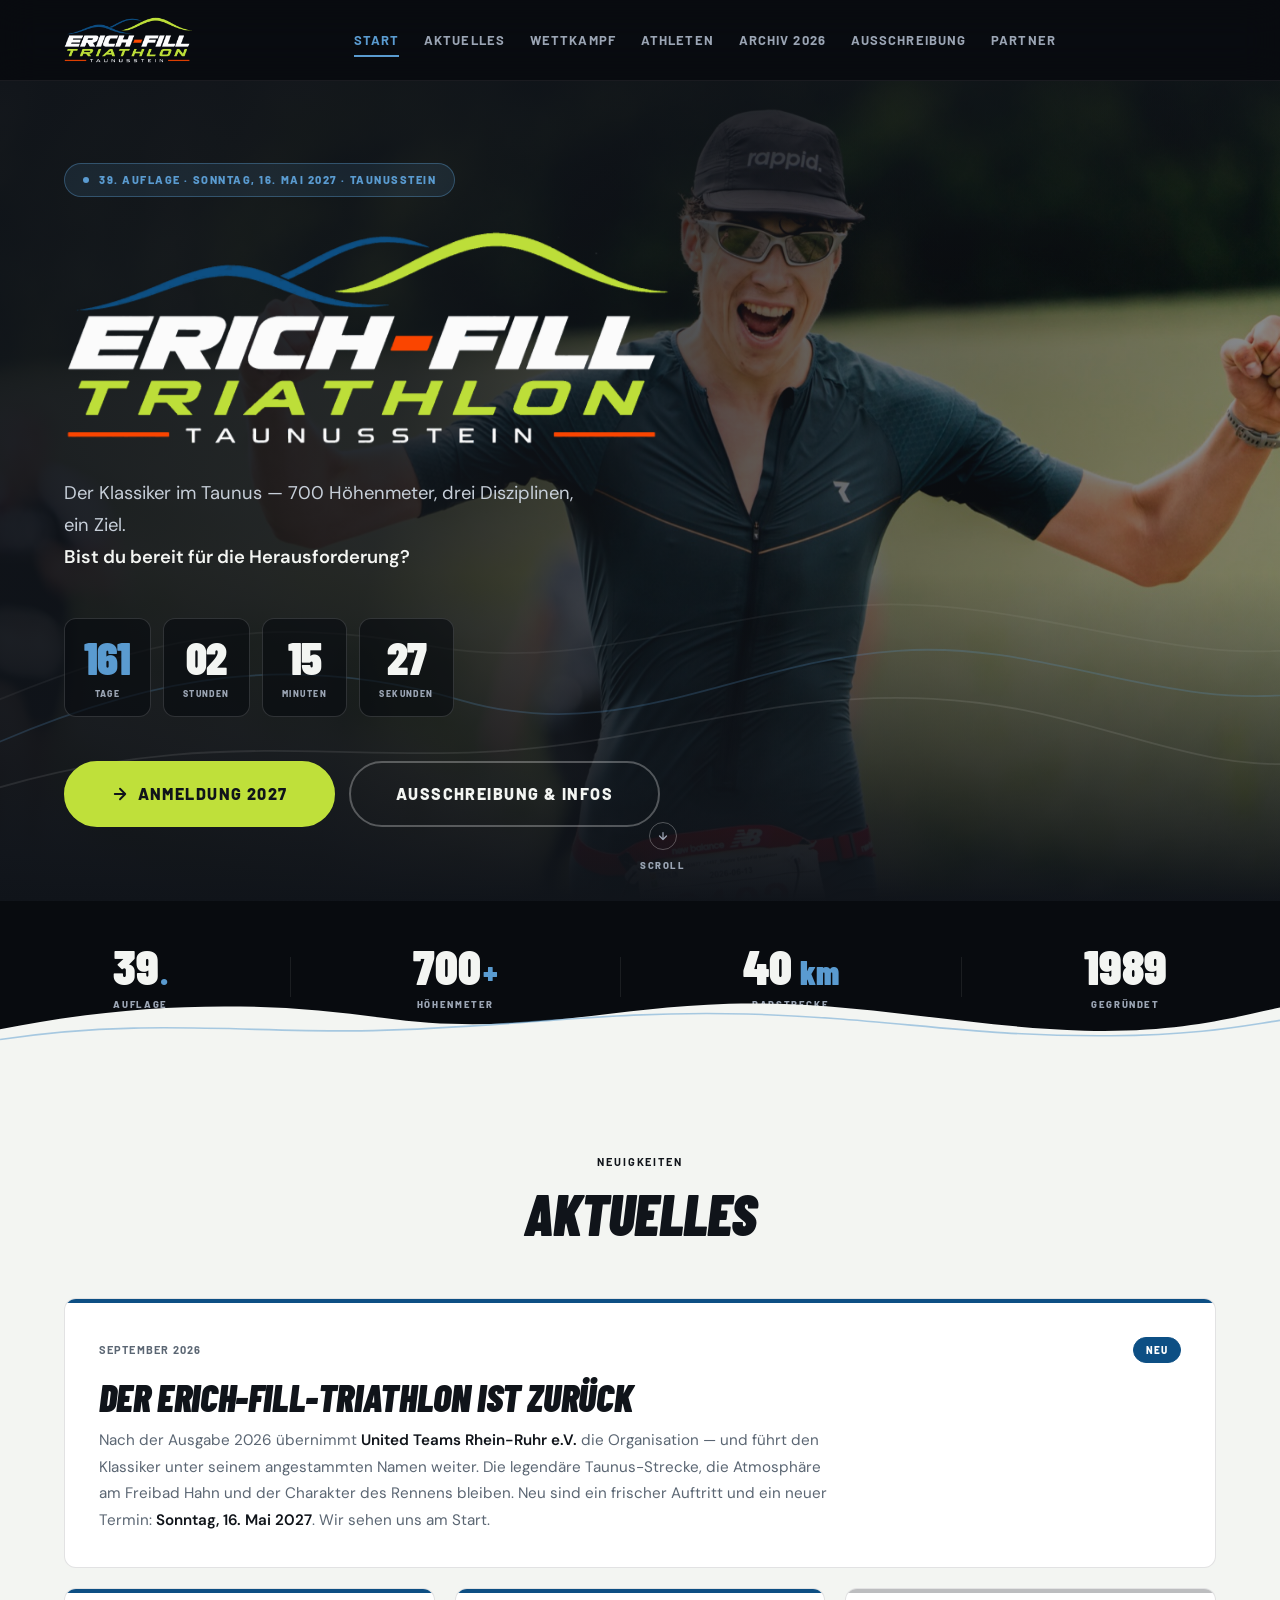
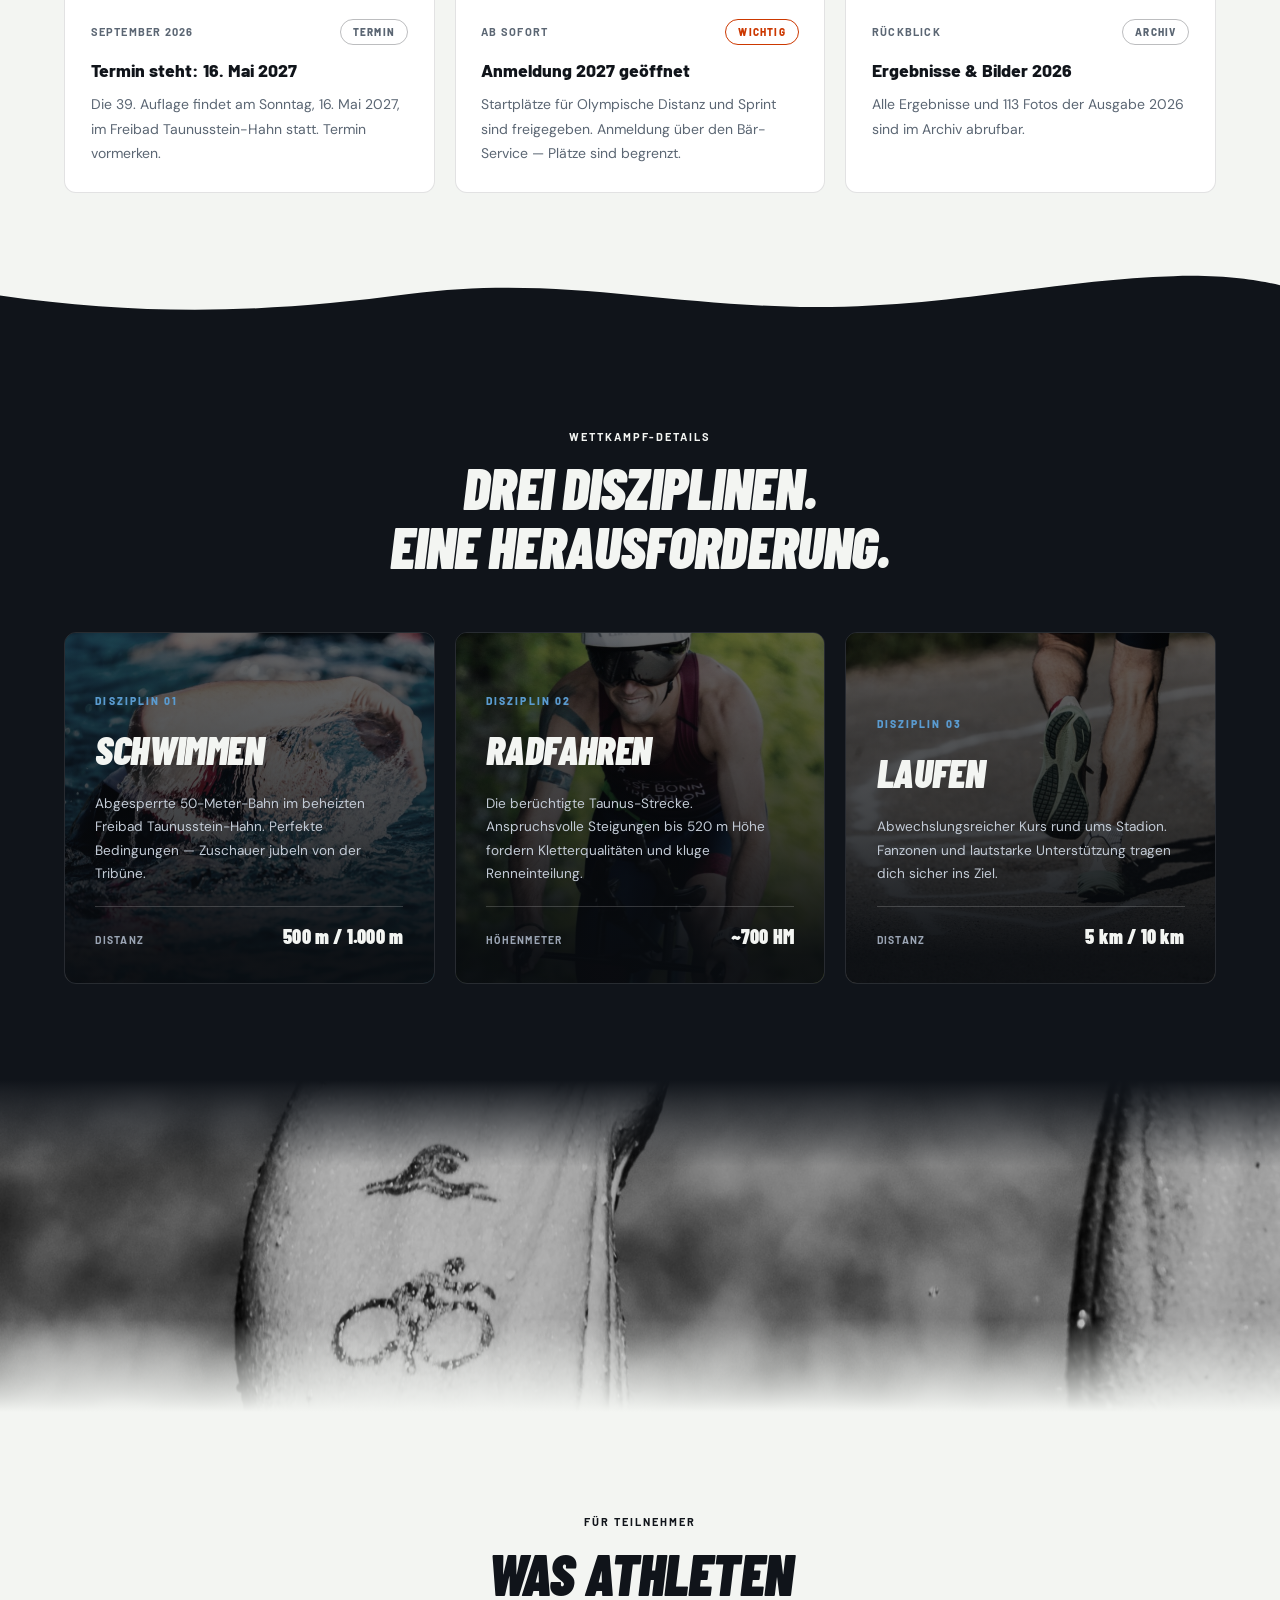
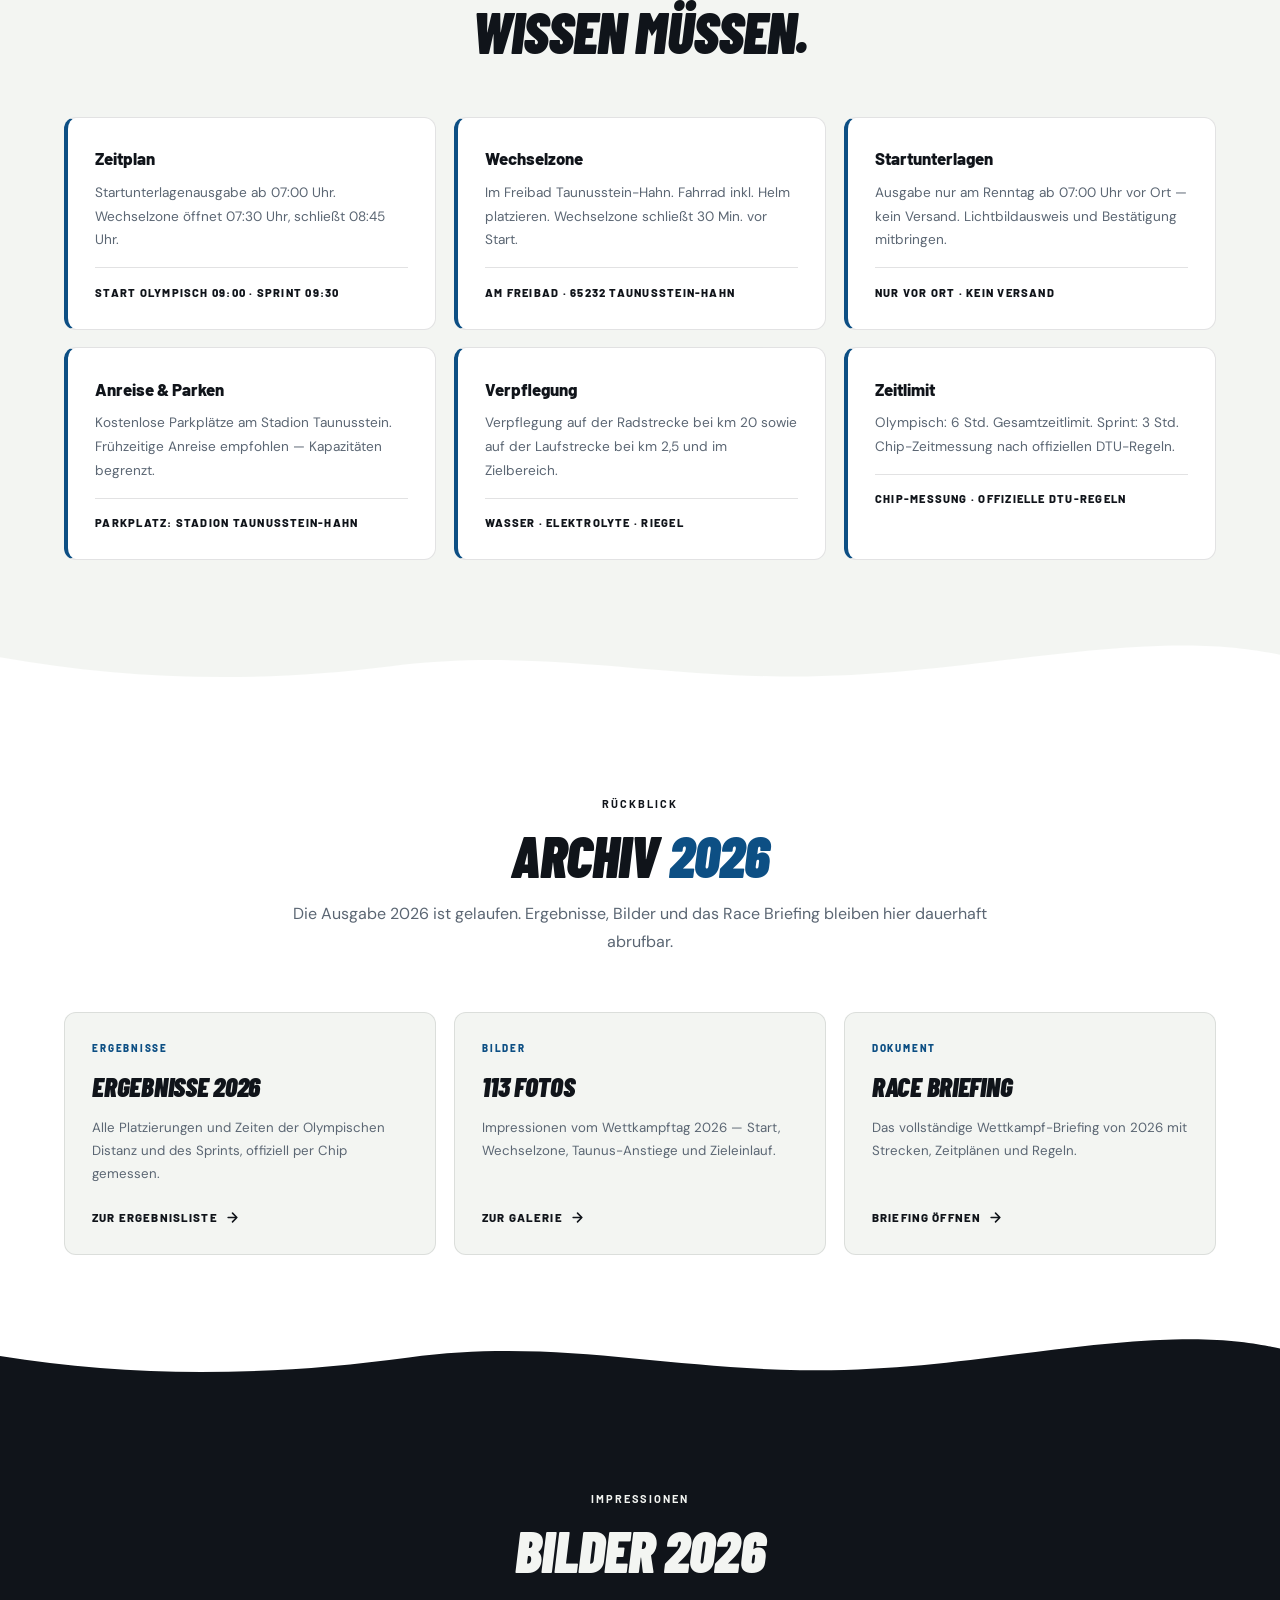
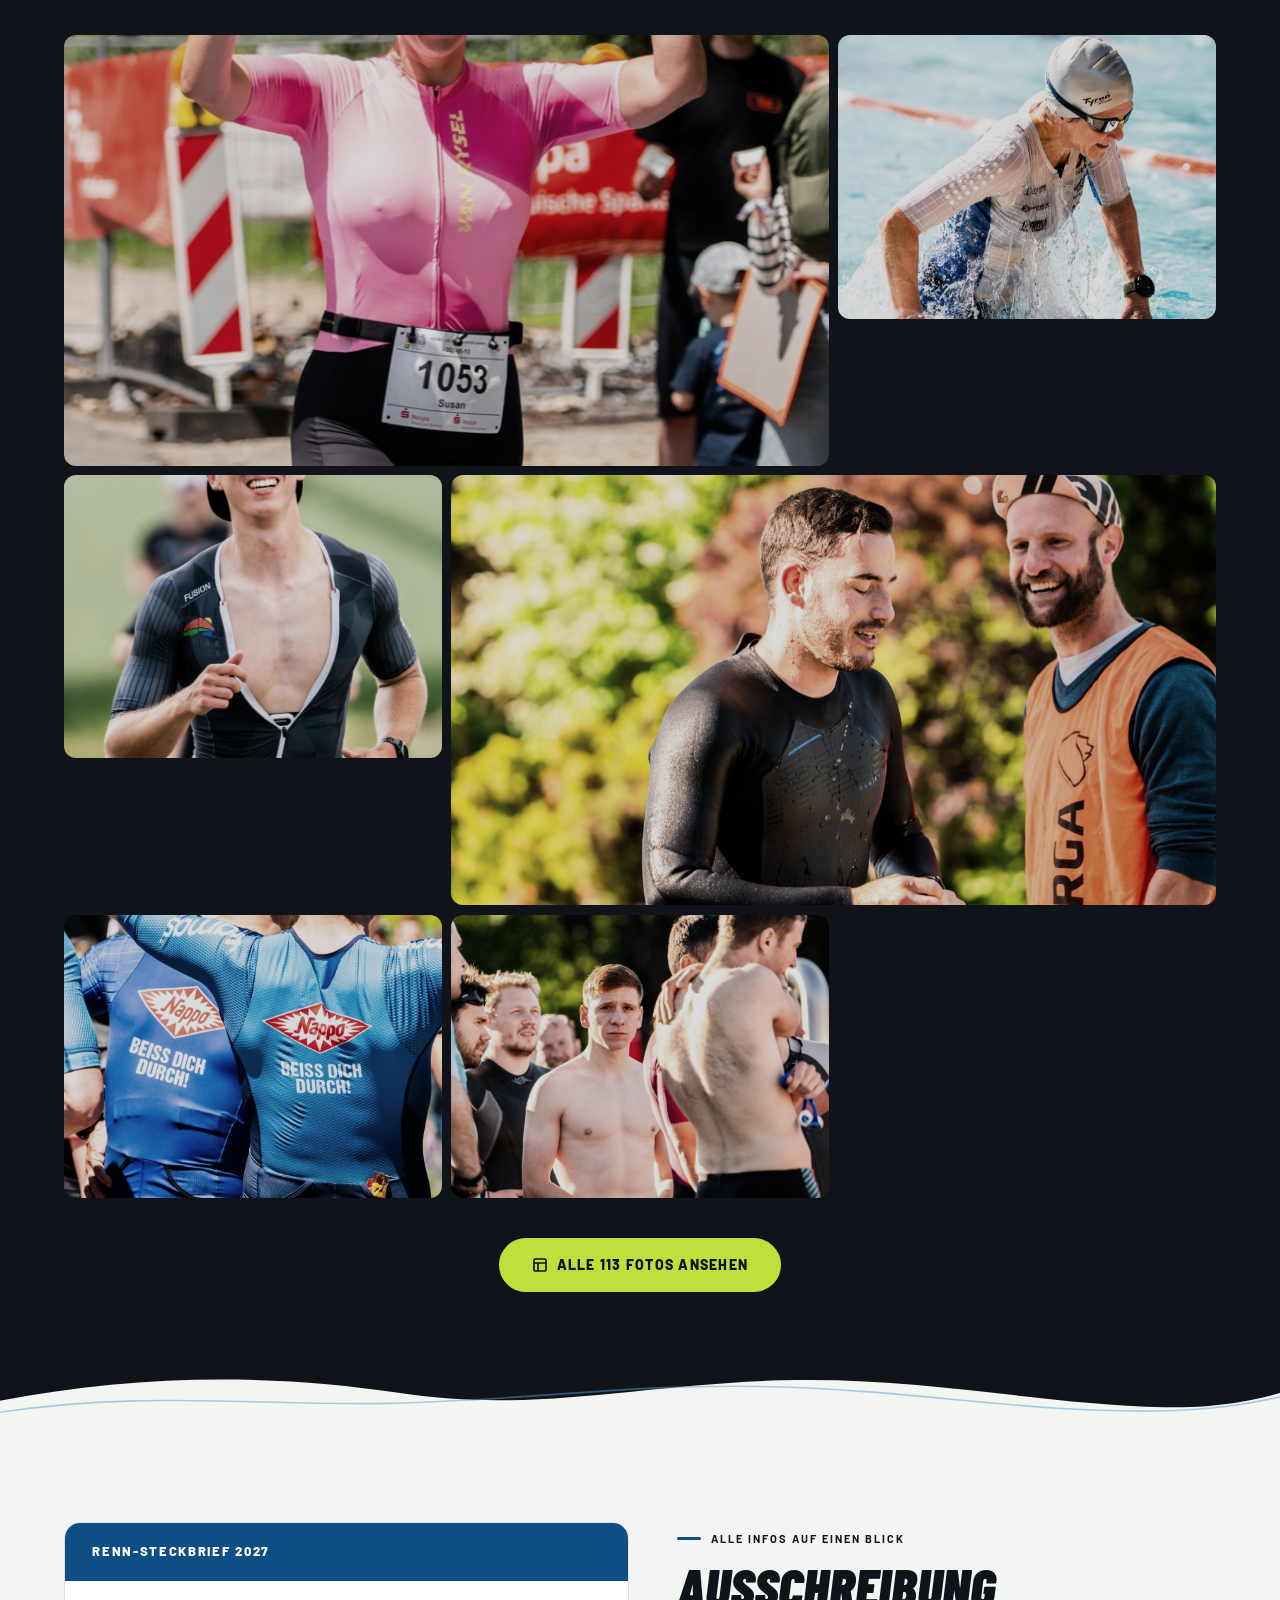
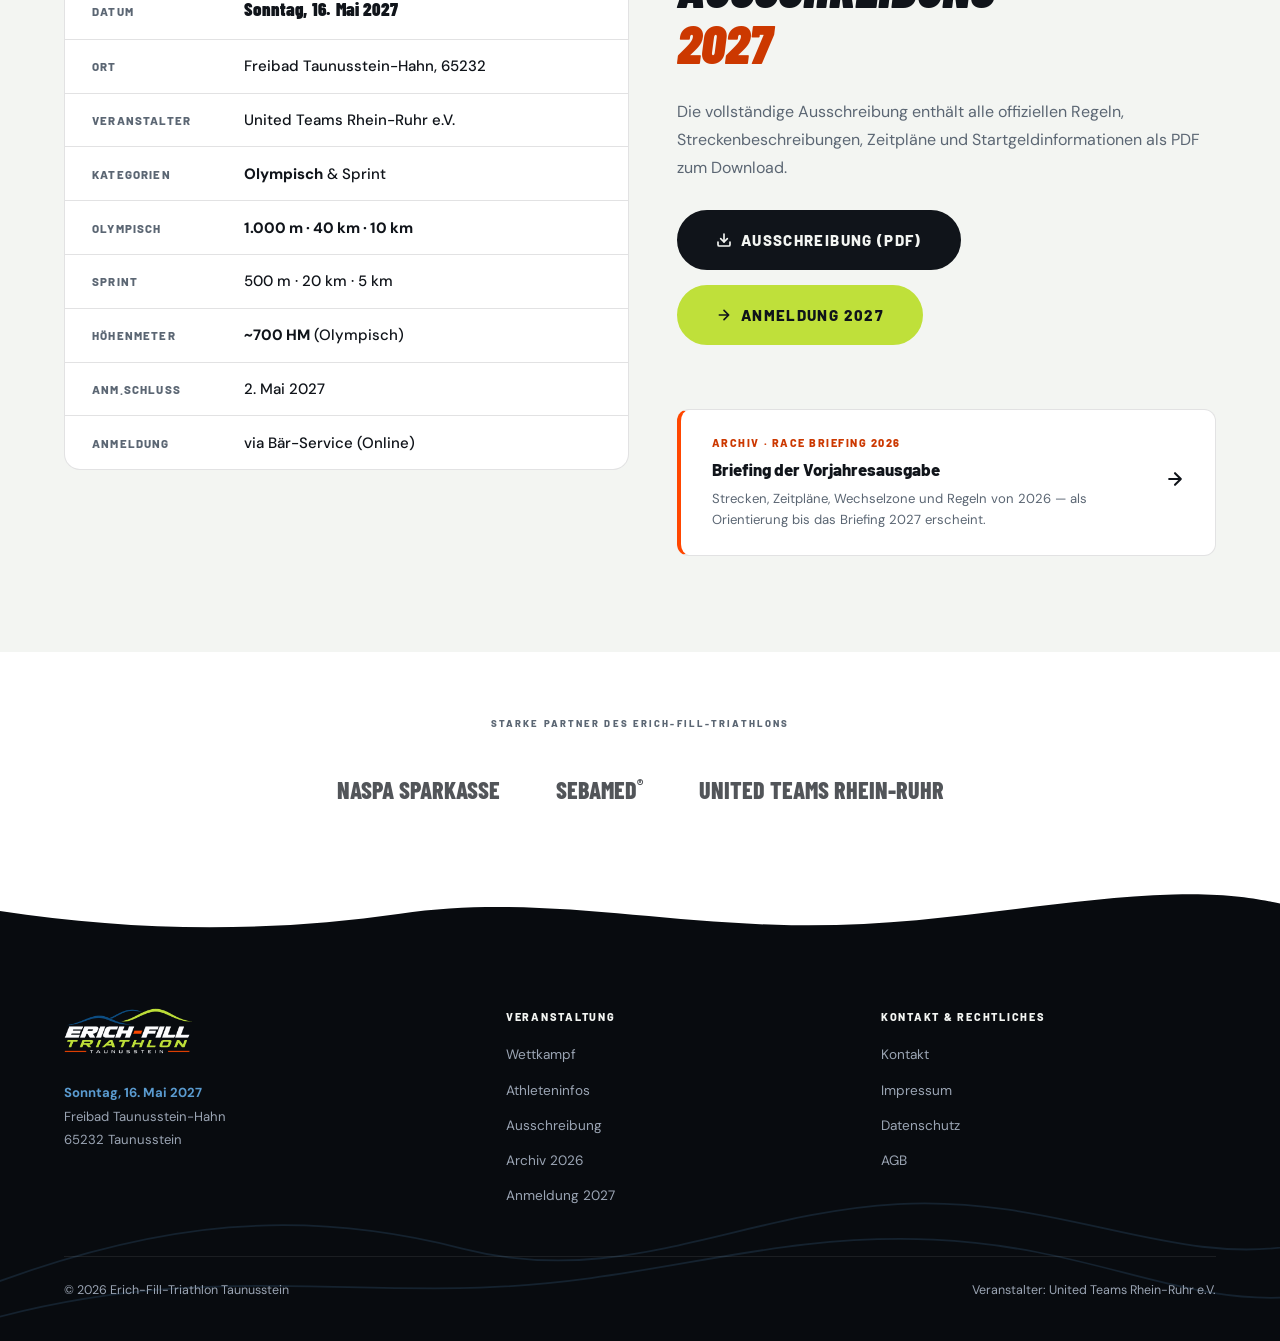
==== commit 01a3aa3f: "Race Briefing 2026 ins Projekt geholt und angeglichen Das Briefing lag auf einer separaten Netlify-S" ====
--- a/index.html
+++ b/index.html
@@ -686,13 +686,13 @@
           </span>
         </a>
 
-        <a href="https://eft-briefing-2026.netlify.app/" target="_blank" rel="noopener noreferrer" class="arc-card reveal d2" aria-label="Race Briefing 2026 öffnen">
+        <a href="briefing-2026.html" class="arc-card reveal d2" aria-label="Race Briefing 2026 öffnen">
           <span class="arc-kicker">Dokument</span>
           <span class="arc-title">Race Briefing</span>
           <span class="arc-text">Das vollständige Wettkampf-Briefing von 2026 mit Strecken, Zeitplänen und Regeln.</span>
           <span class="arc-more">
             Briefing öffnen
-            <svg width="15" height="15" viewBox="0 0 24 24" fill="none" stroke="currentColor" stroke-width="2.5" stroke-linecap="round" stroke-linejoin="round" aria-hidden="true"><path d="M7 17L17 7M9 7h8v8"/></svg>
+            <svg width="15" height="15" viewBox="0 0 24 24" fill="none" stroke="currentColor" stroke-width="2.5" stroke-linecap="round" stroke-linejoin="round" aria-hidden="true"><path d="M5 12h14M12 5l7 7-7 7"/></svg>
           </span>
         </a>
       </div>
@@ -792,7 +792,7 @@
             </a>
           </div>
 
-          <a href="https://eft-briefing-2026.netlify.app/" target="_blank" rel="noopener noreferrer" class="briefing" aria-label="Race Briefing 2026 öffnen">
+          <a href="briefing-2026.html" class="briefing" aria-label="Race Briefing 2026 öffnen">
             <div class="briefing-body">
               <p class="briefing-label">Archiv · Race Briefing 2026</p>
               <p class="briefing-title">Briefing der Vorjahresausgabe</p>
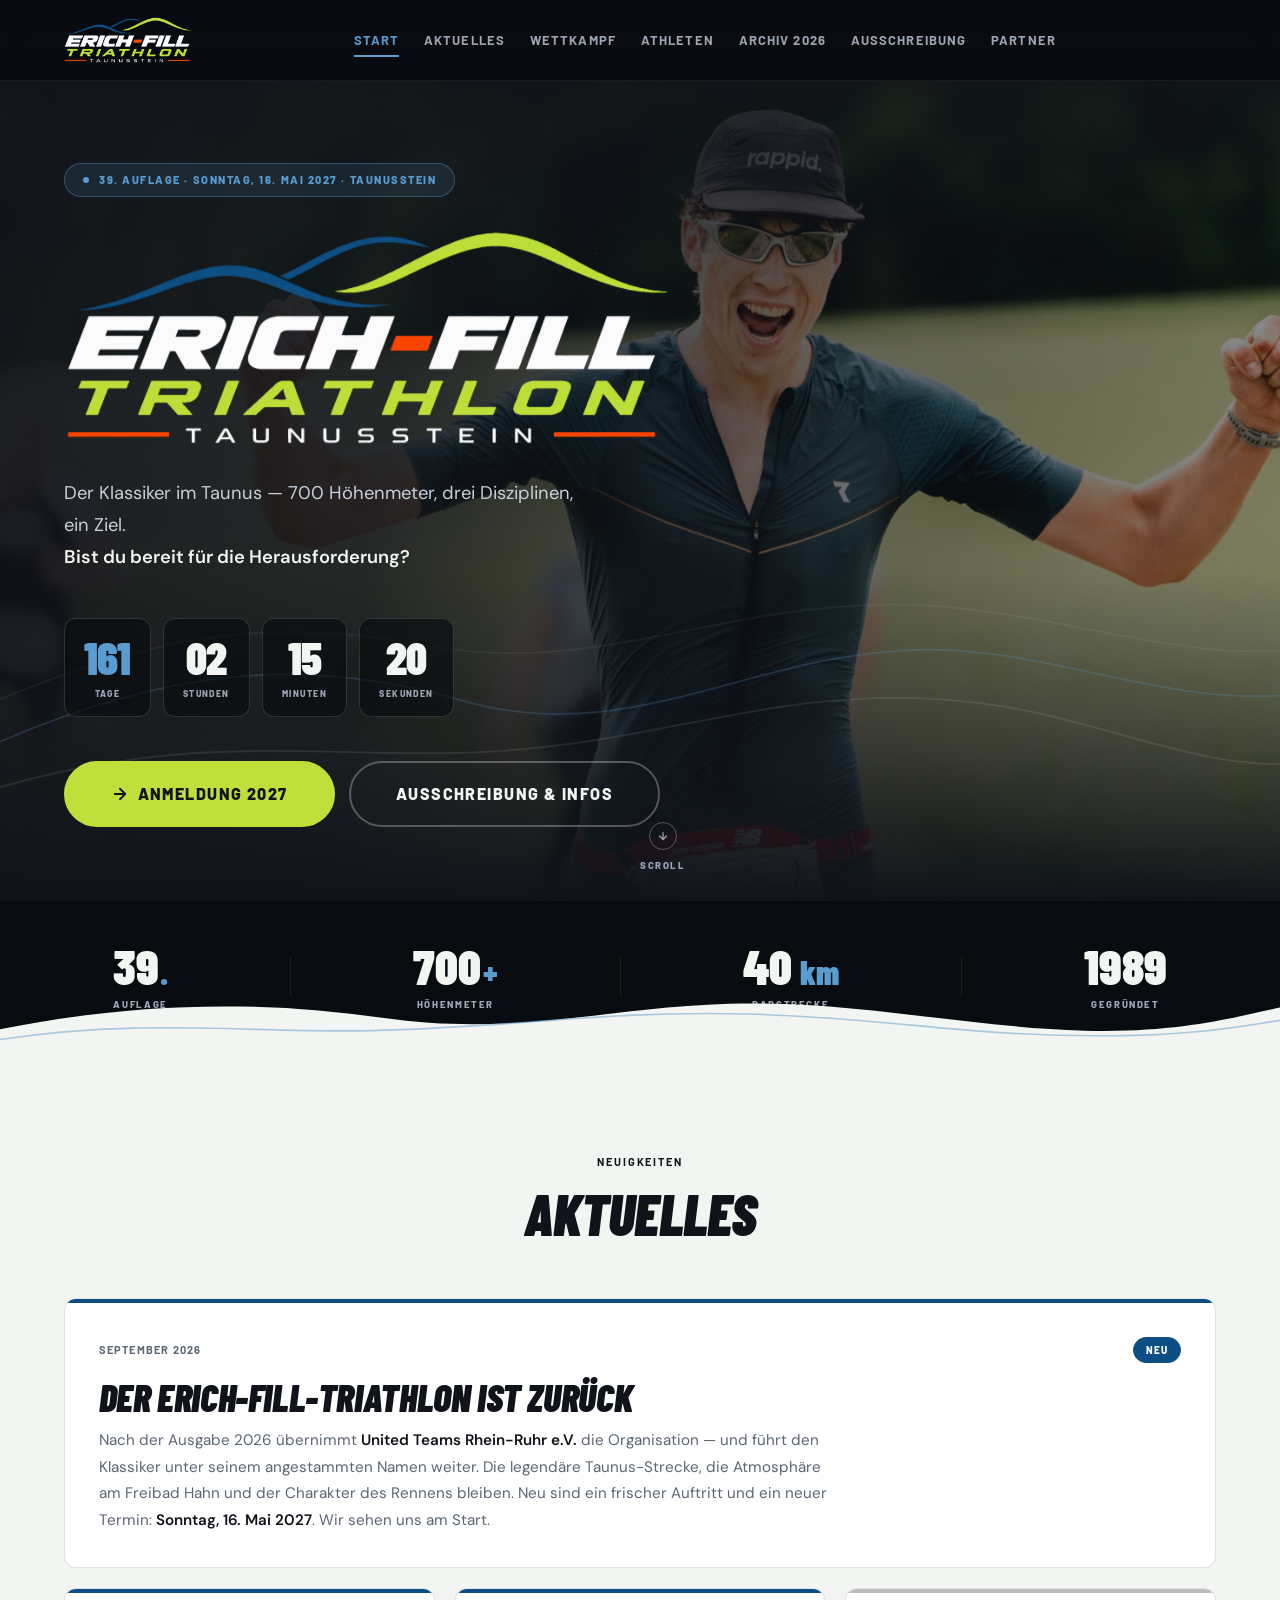
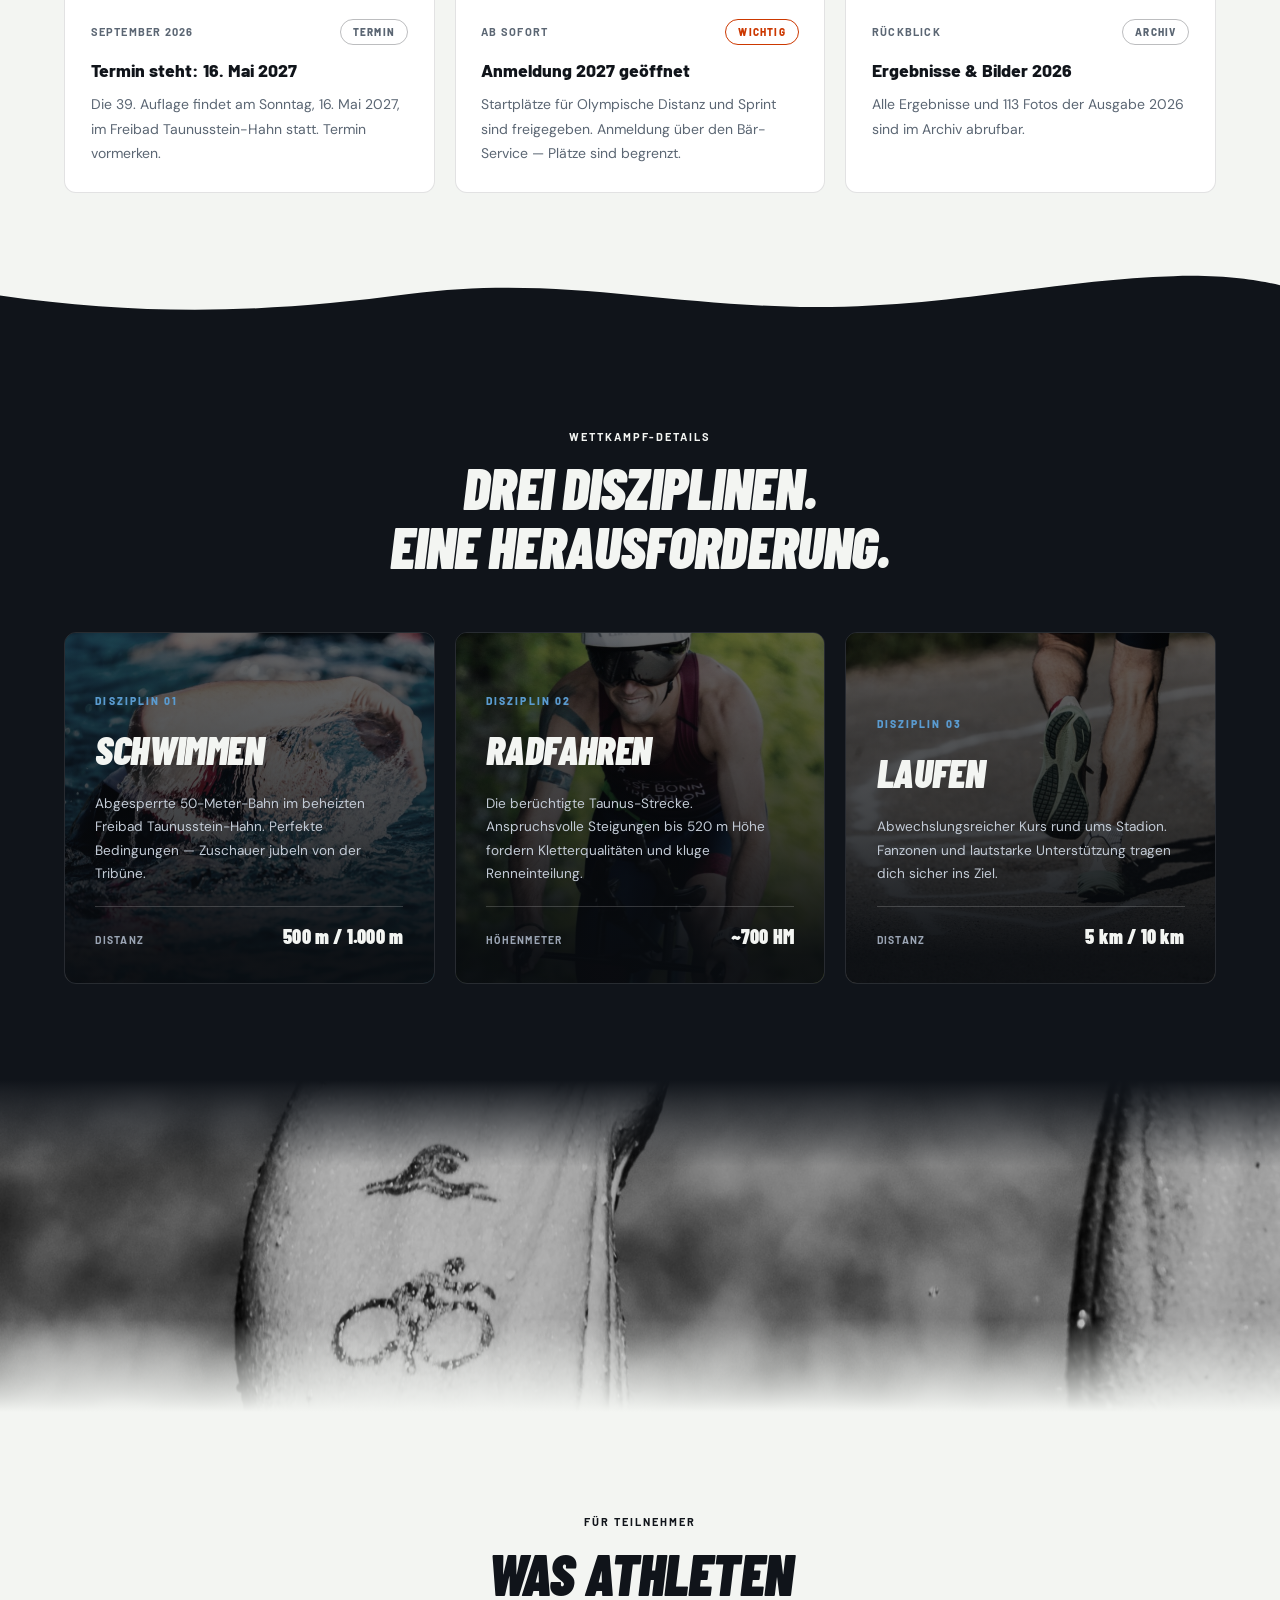
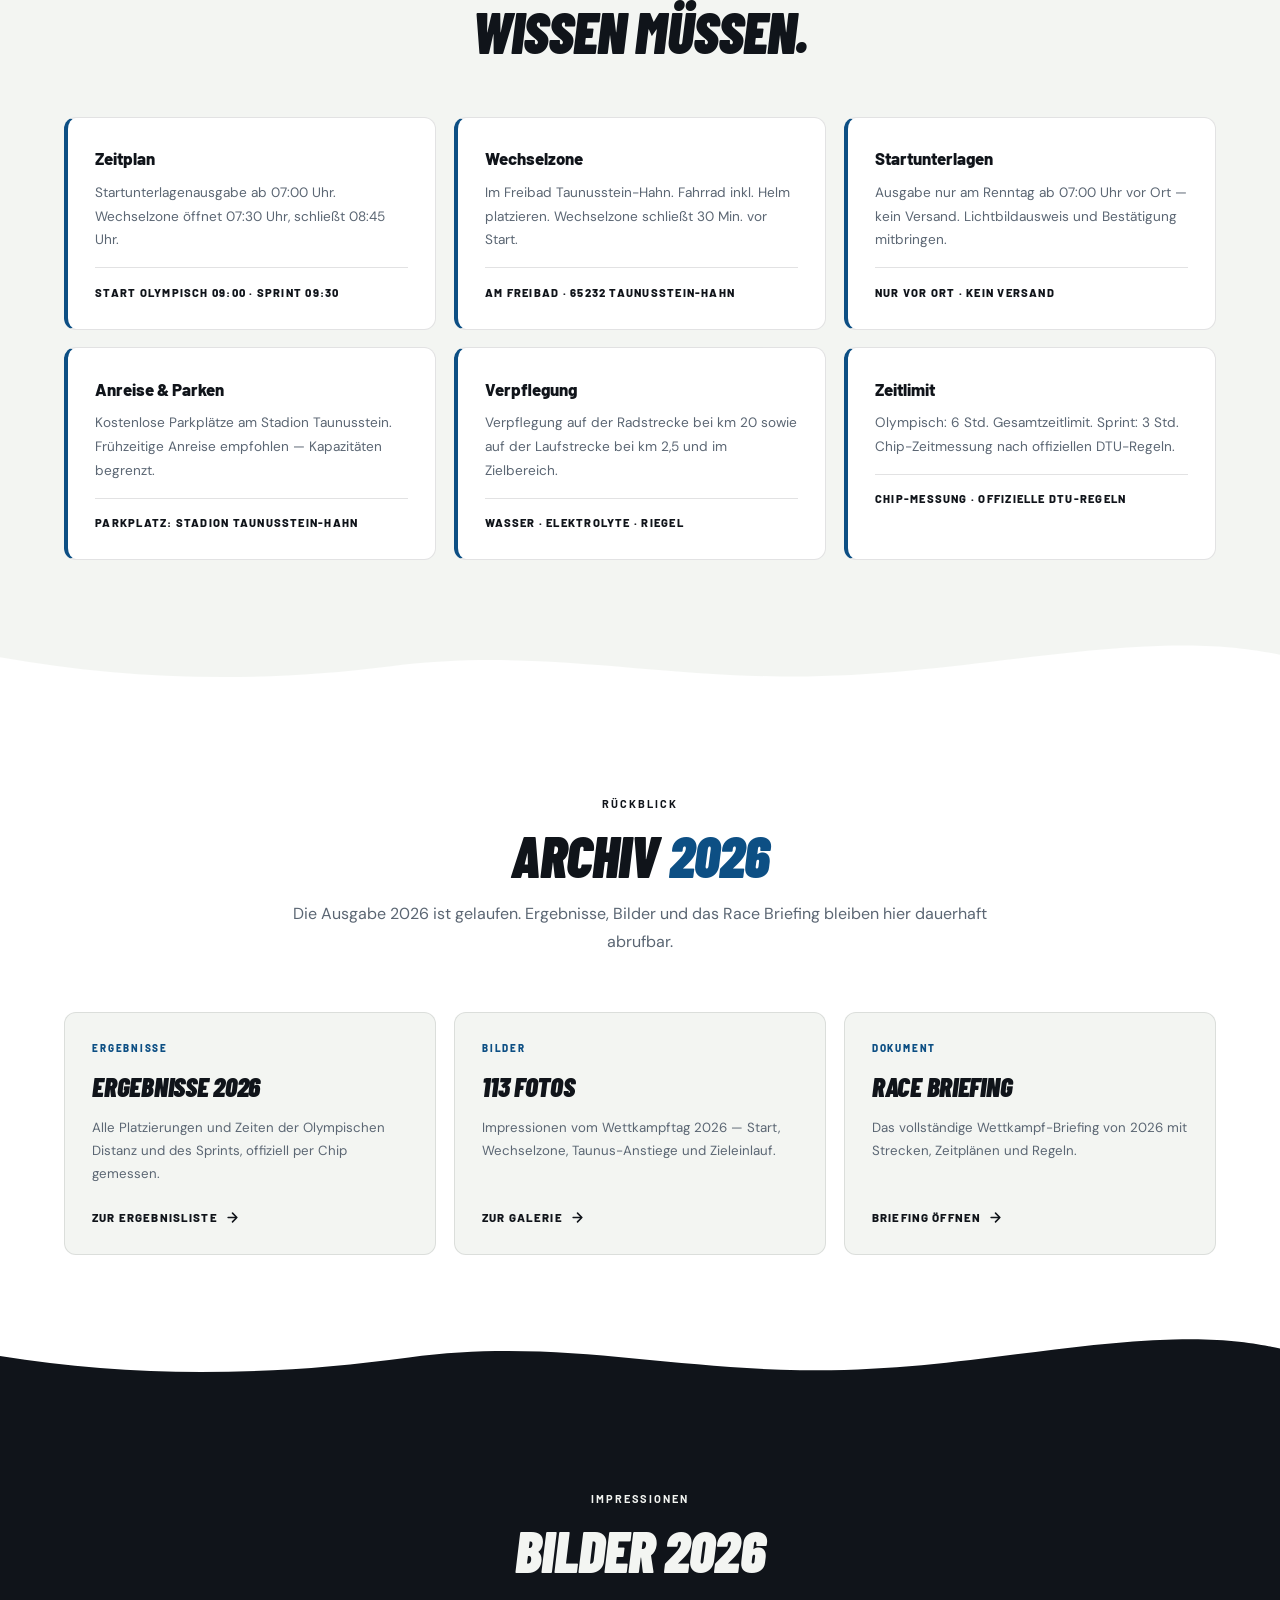
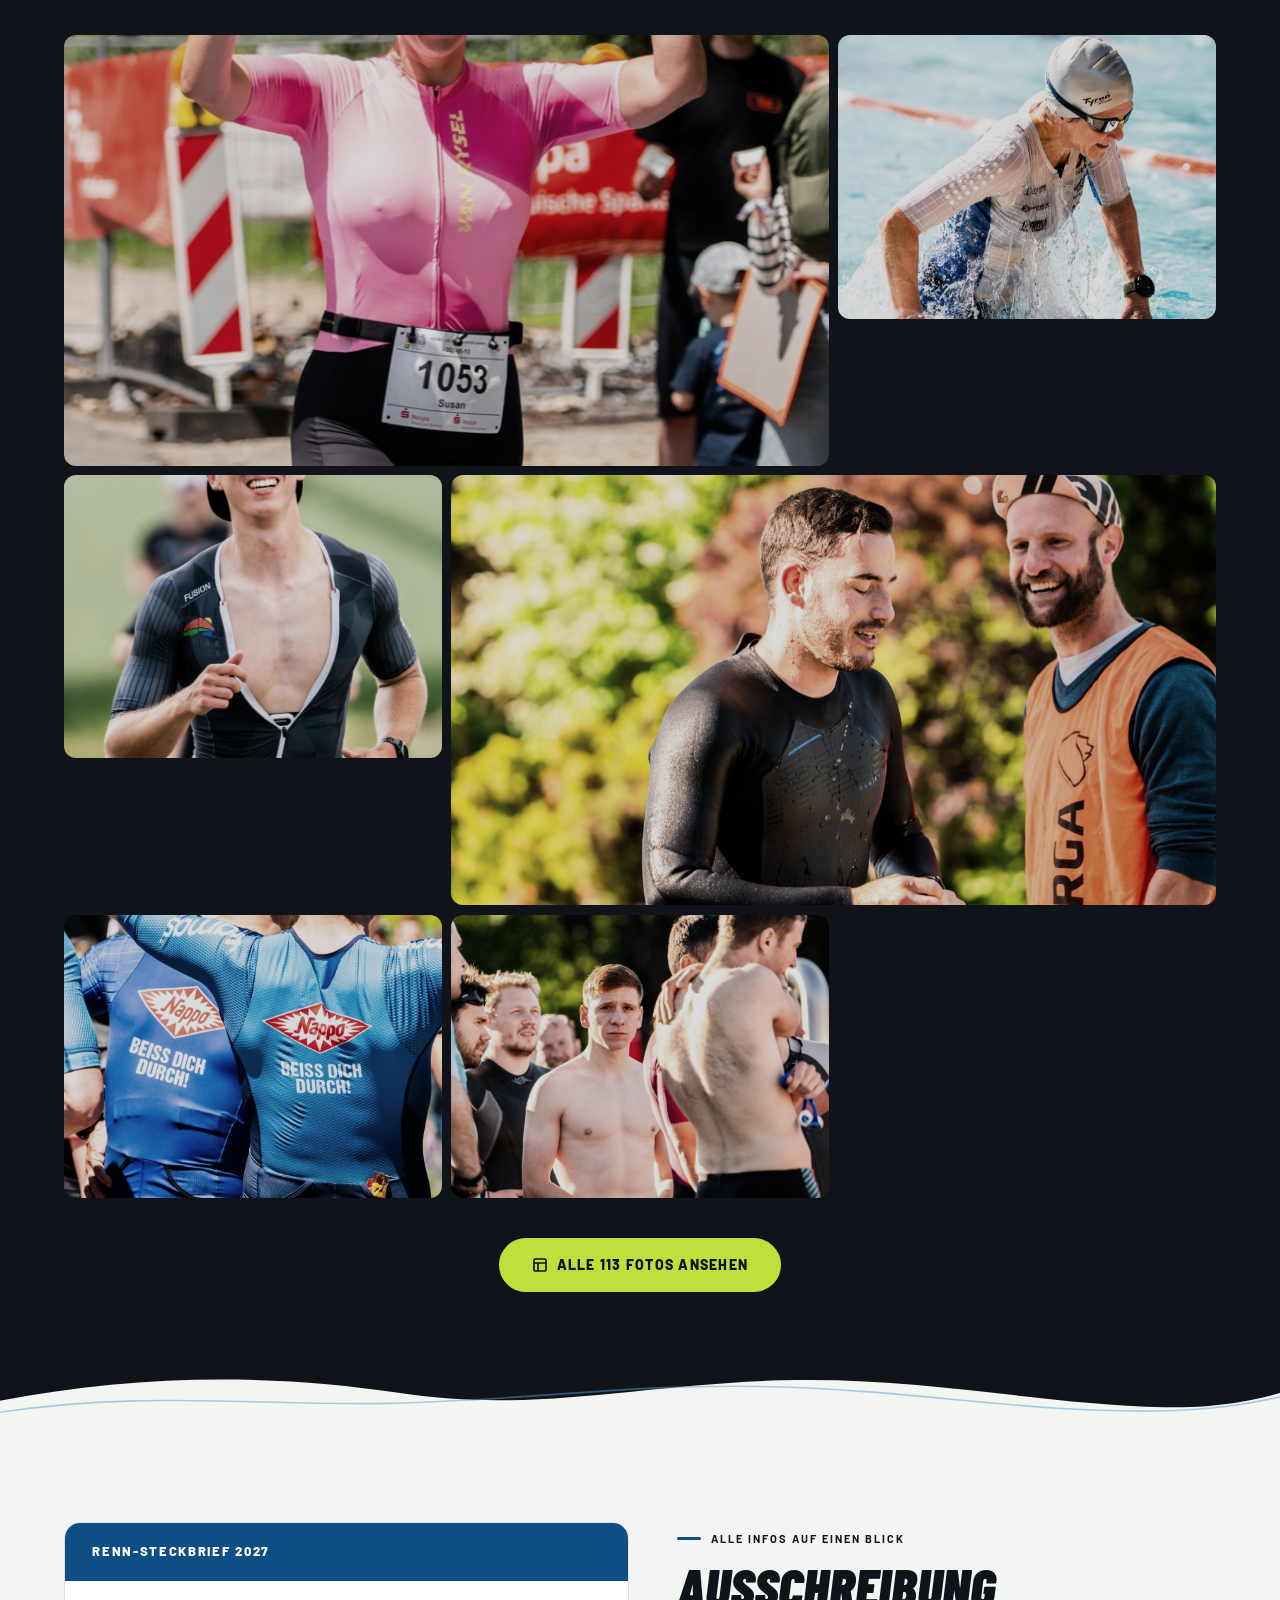
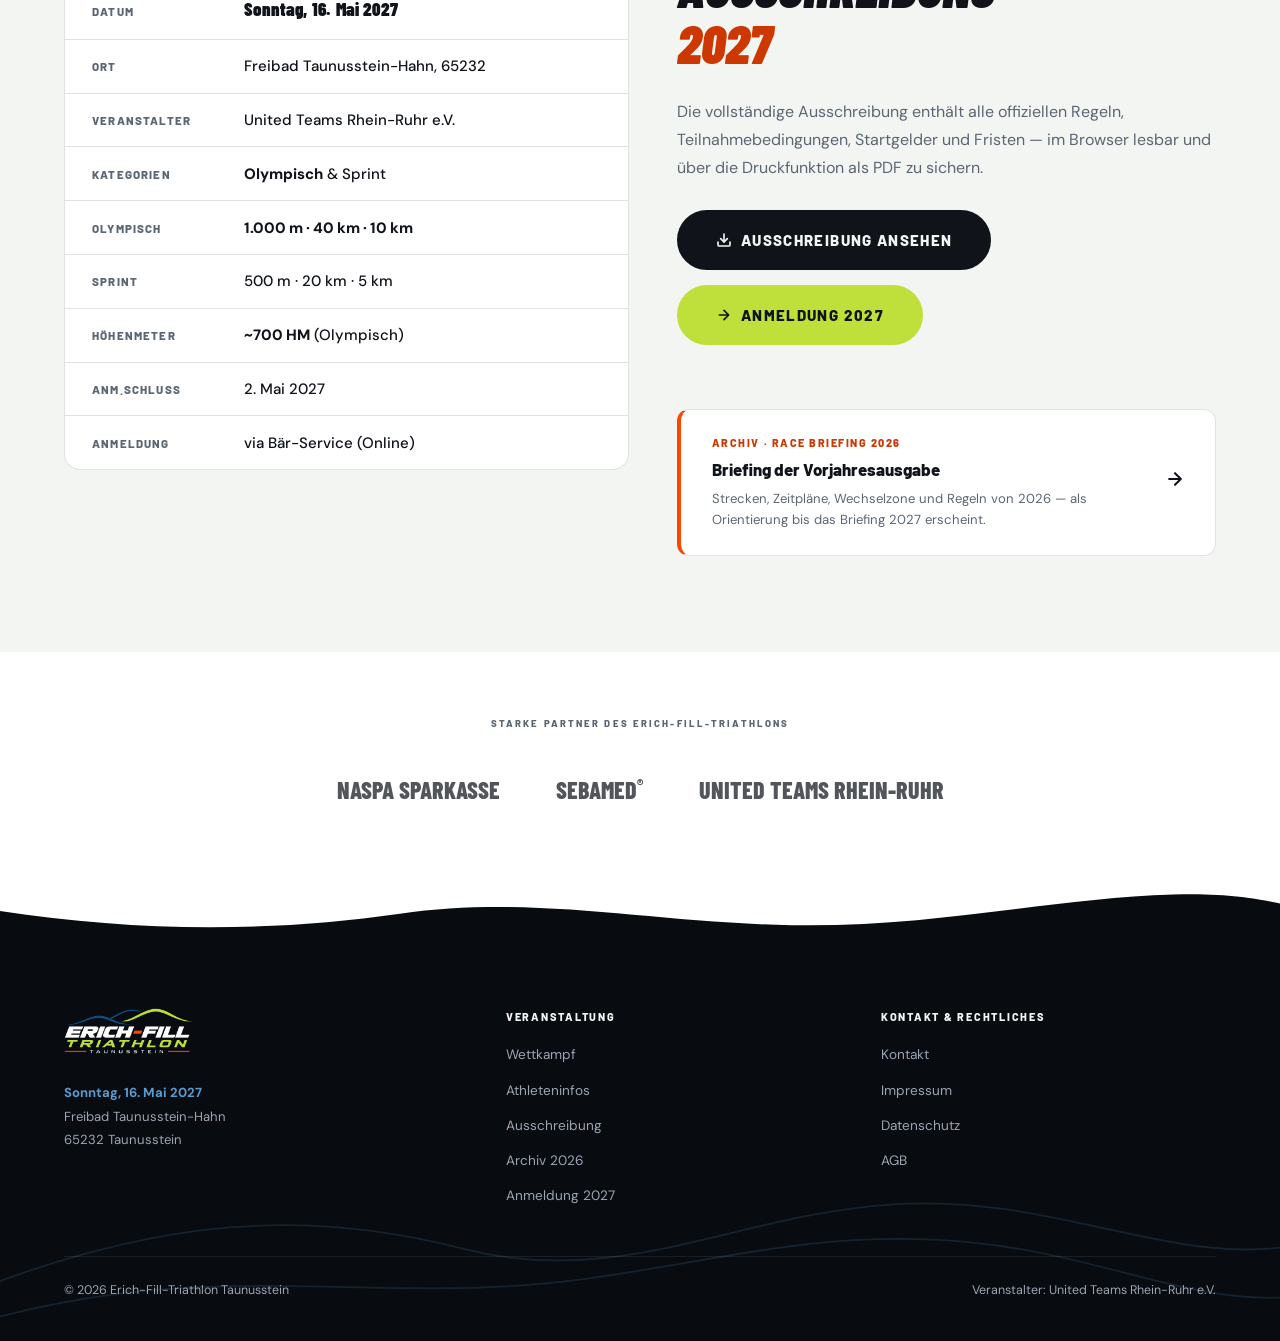
==== commit e73a8d45: "Ausschreibung 2027 als Web- und Druckdokument Aus der Word-PDF-Vorlage von 2026 abgeleitet. Eine HTM" ====
--- a/index.html
+++ b/index.html
@@ -778,13 +778,12 @@
             <h2 class="ausschr-title" id="ausH2">Ausschreibung<br><span style="color:var(--orange-text)">2027</span></h2>
           </div>
           <p class="ausschr-sub">
-            Die vollständige Ausschreibung enthält alle offiziellen Regeln, Streckenbeschreibungen, Zeitpläne und Startgeldinformationen als PDF zum Download.
+            Die vollständige Ausschreibung enthält alle offiziellen Regeln, Teilnahmebedingungen, Startgelder und Fristen — im Browser lesbar und über die Druckfunktion als PDF zu sichern.
           </p>
           <div class="ausschr-btns">
-            <!-- TODO: PDF-Link der Ausschreibung 2027 eintragen (steht aktuell auf #) -->
-            <a href="#" class="btn btn-dark btn-lg">
+            <a href="ausschreibung-2027.html" class="btn btn-dark btn-lg">
               <svg width="16" height="16" viewBox="0 0 24 24" fill="none" stroke="currentColor" stroke-width="2.5" stroke-linecap="round" stroke-linejoin="round" aria-hidden="true"><path d="M21 15v4a2 2 0 0 1-2 2H5a2 2 0 0 1-2-2v-4"/><polyline points="7 10 12 15 17 10"/><line x1="12" y1="15" x2="12" y2="3"/></svg>
-              Ausschreibung (PDF)
+              Ausschreibung ansehen
             </a>
             <a href="https://baer-service.de/anmeldung/EFT" target="_blank" rel="noopener noreferrer" class="btn btn-primary btn-lg">
               <svg width="16" height="16" viewBox="0 0 24 24" fill="none" stroke="currentColor" stroke-width="2.5" stroke-linecap="round" stroke-linejoin="round" aria-hidden="true"><path d="M5 12h14M12 5l7 7-7 7"/></svg>
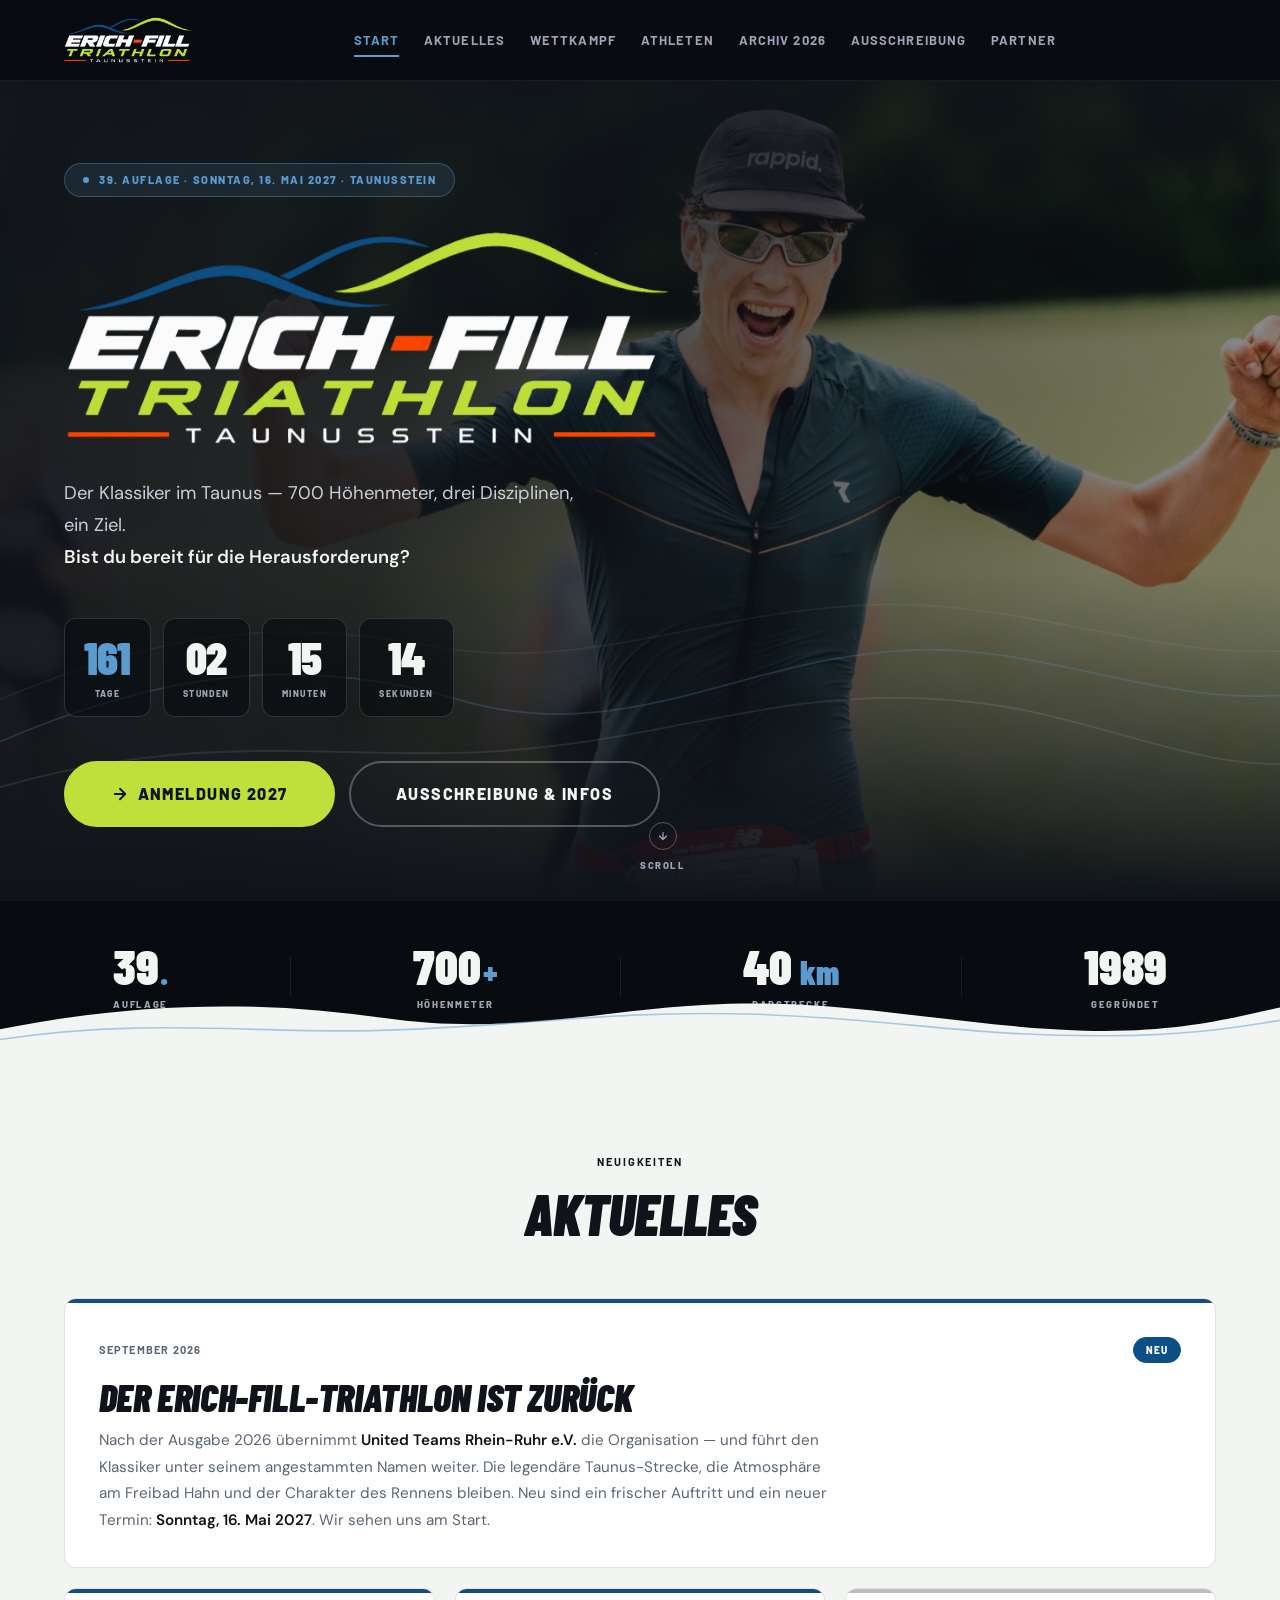
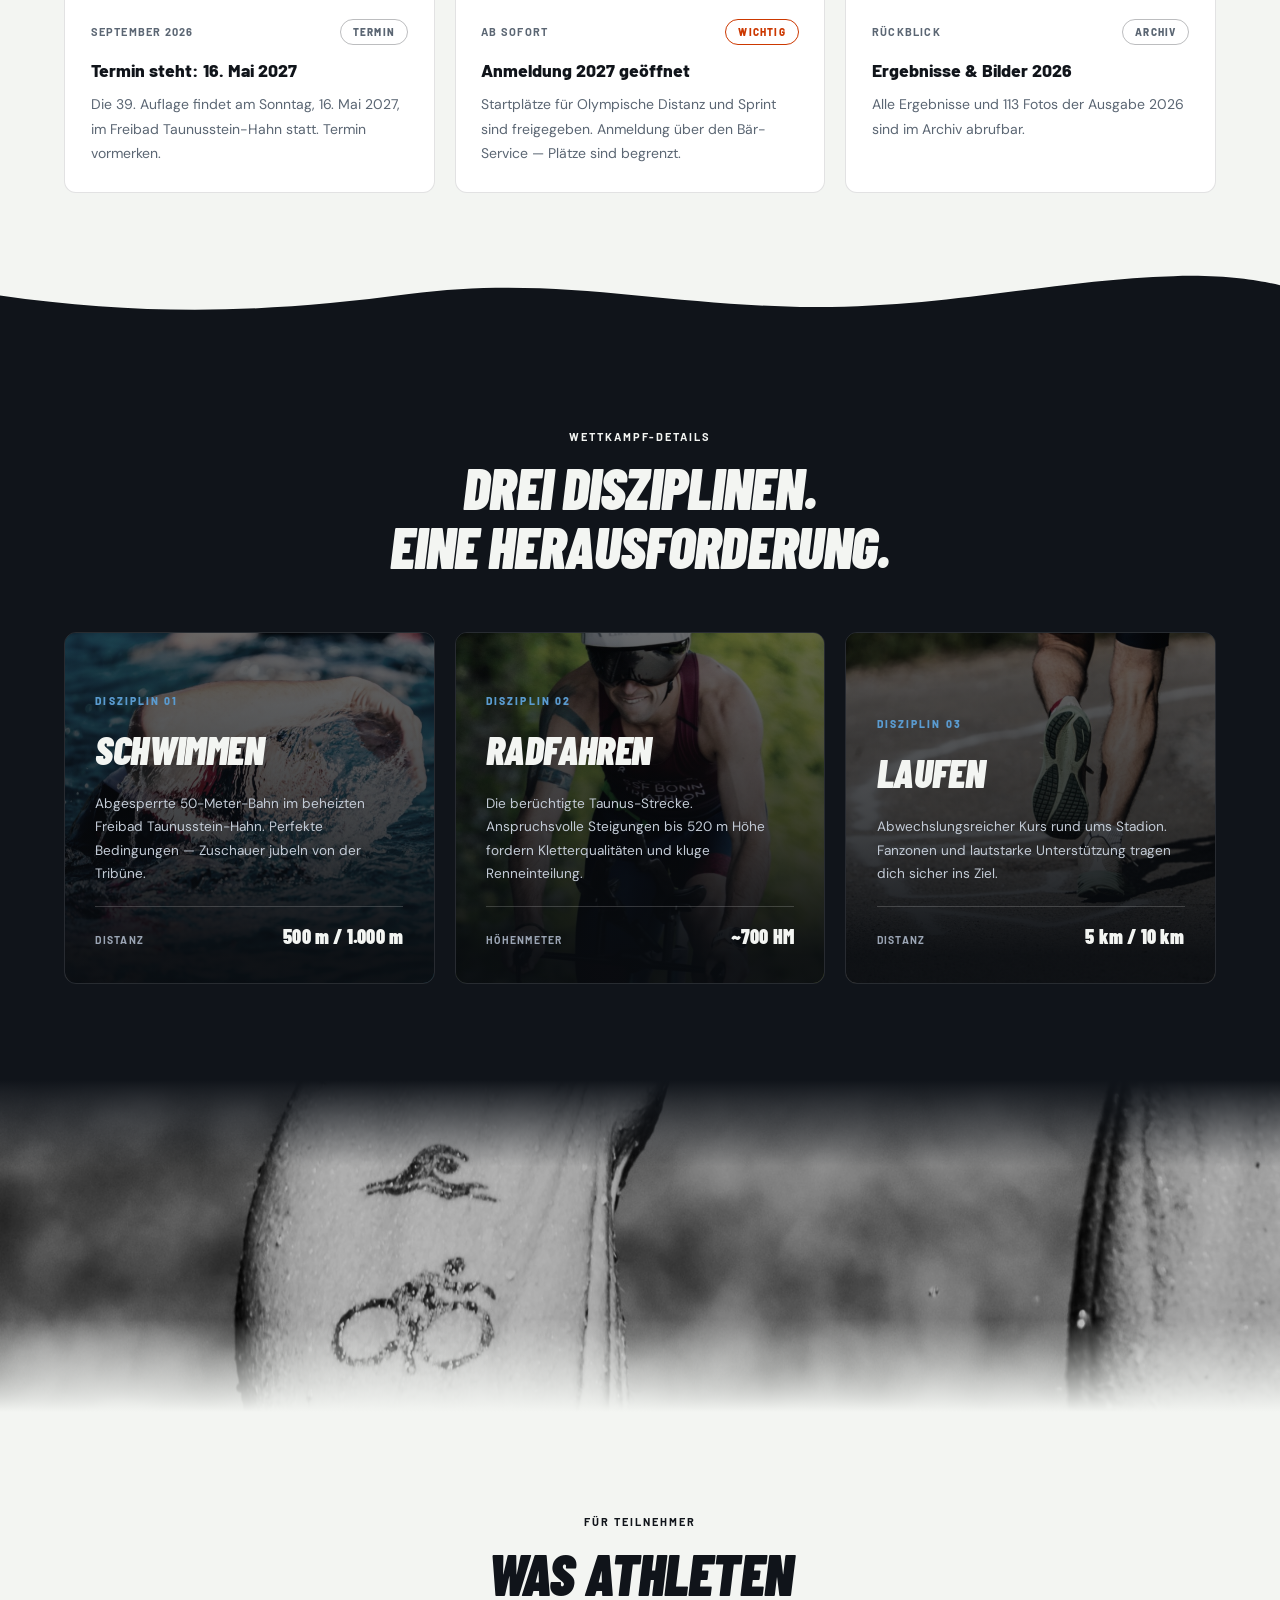
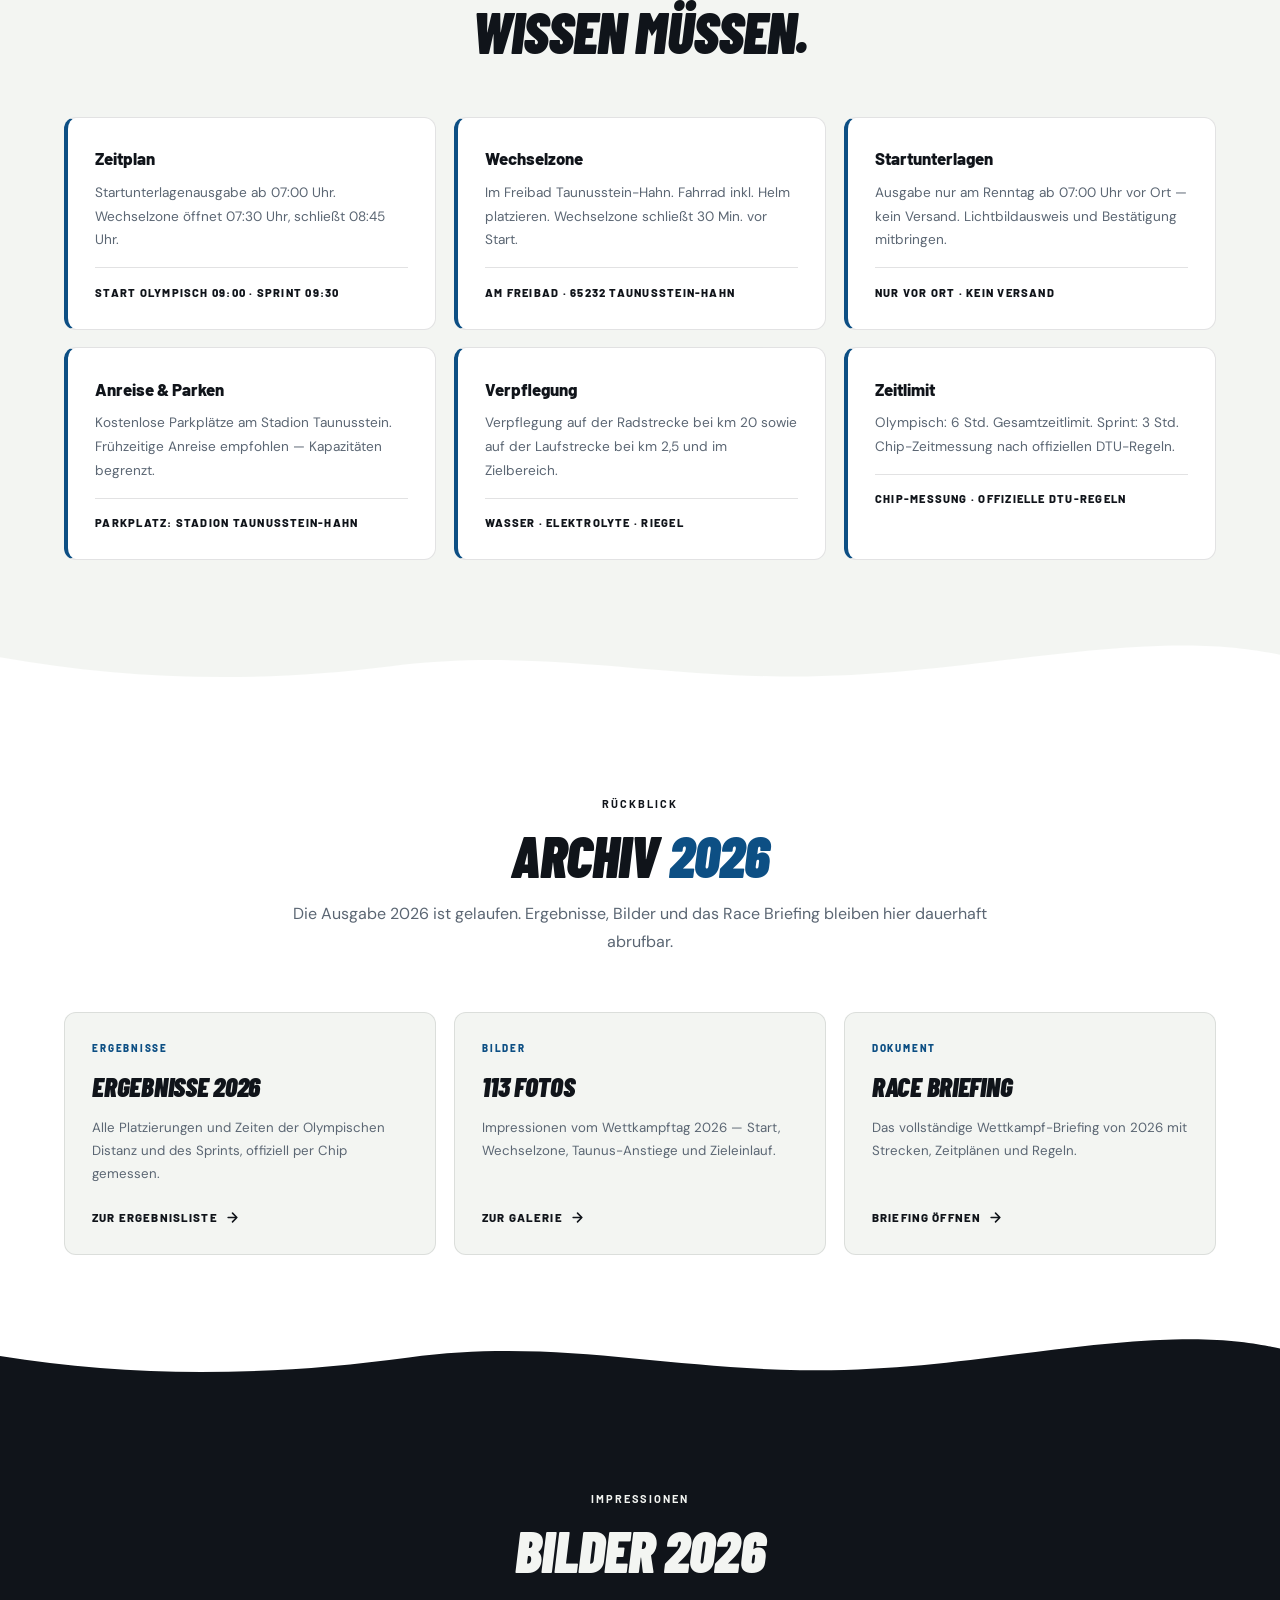
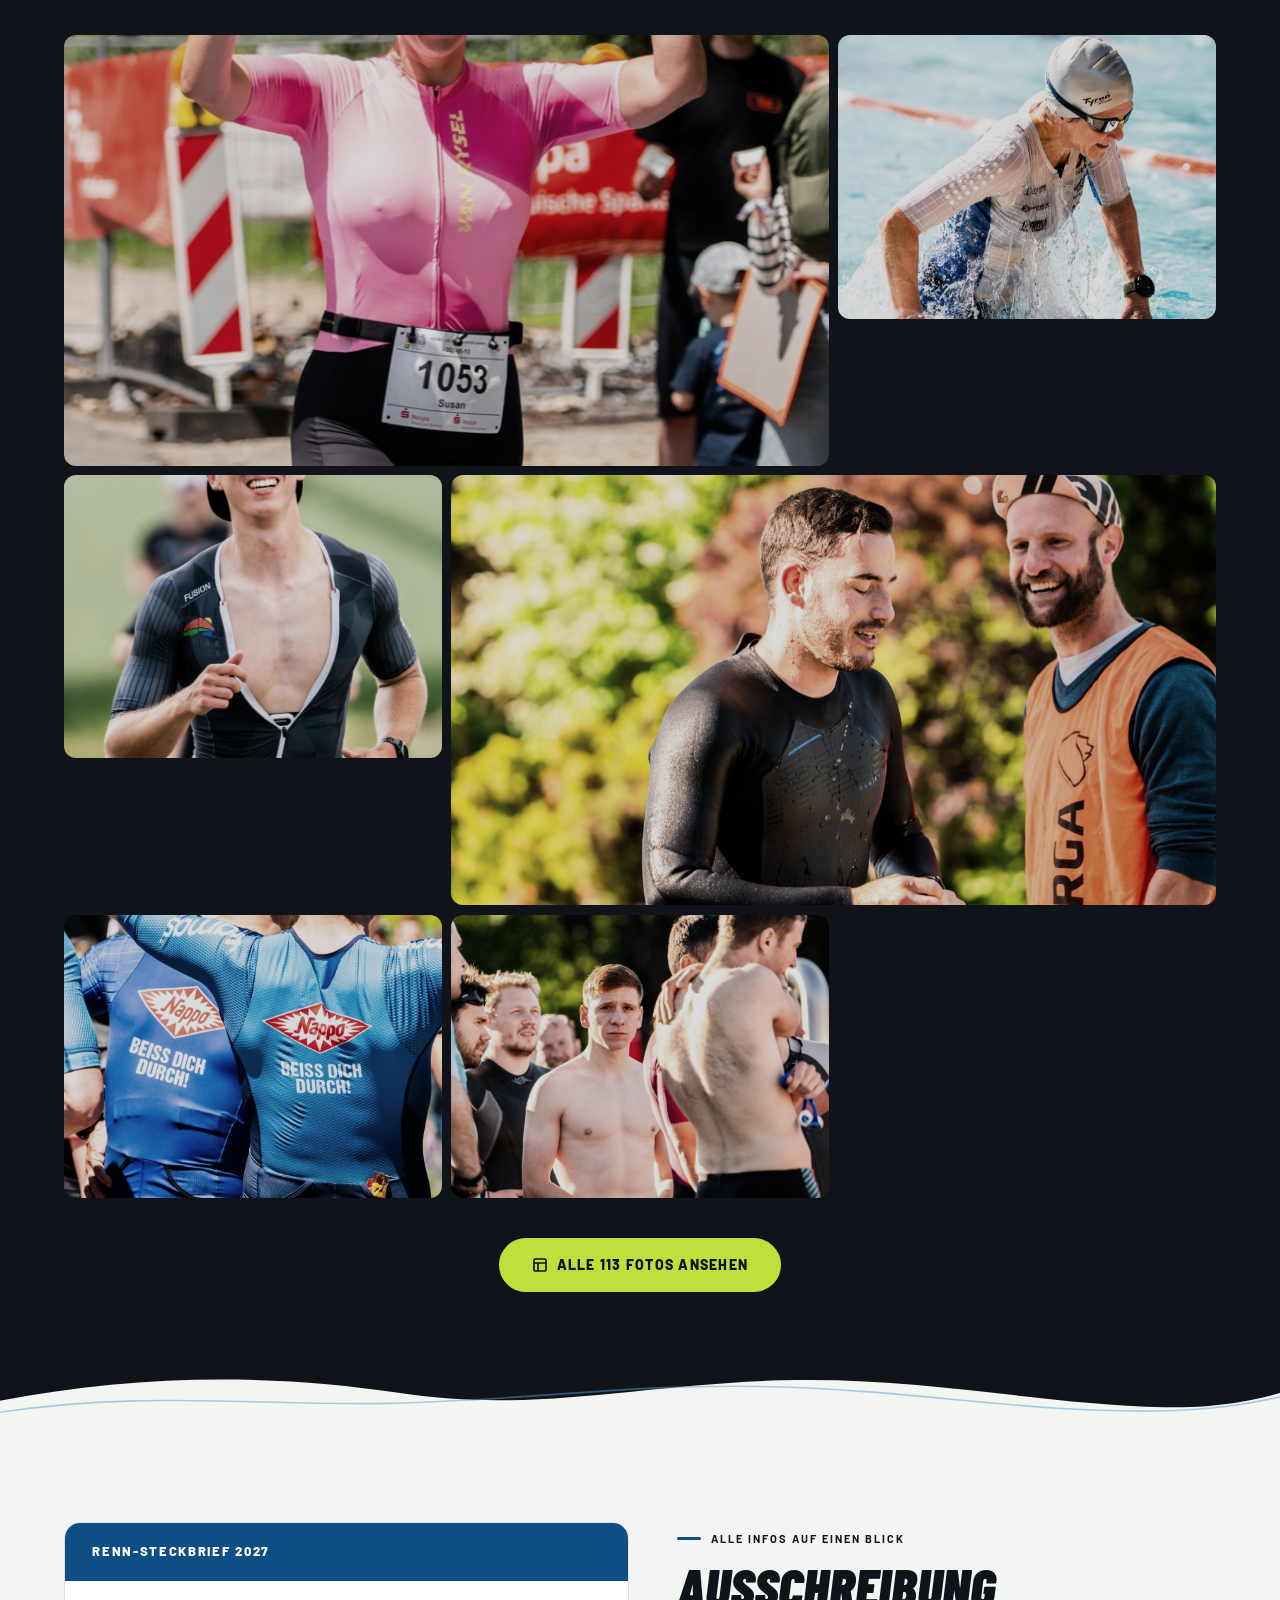
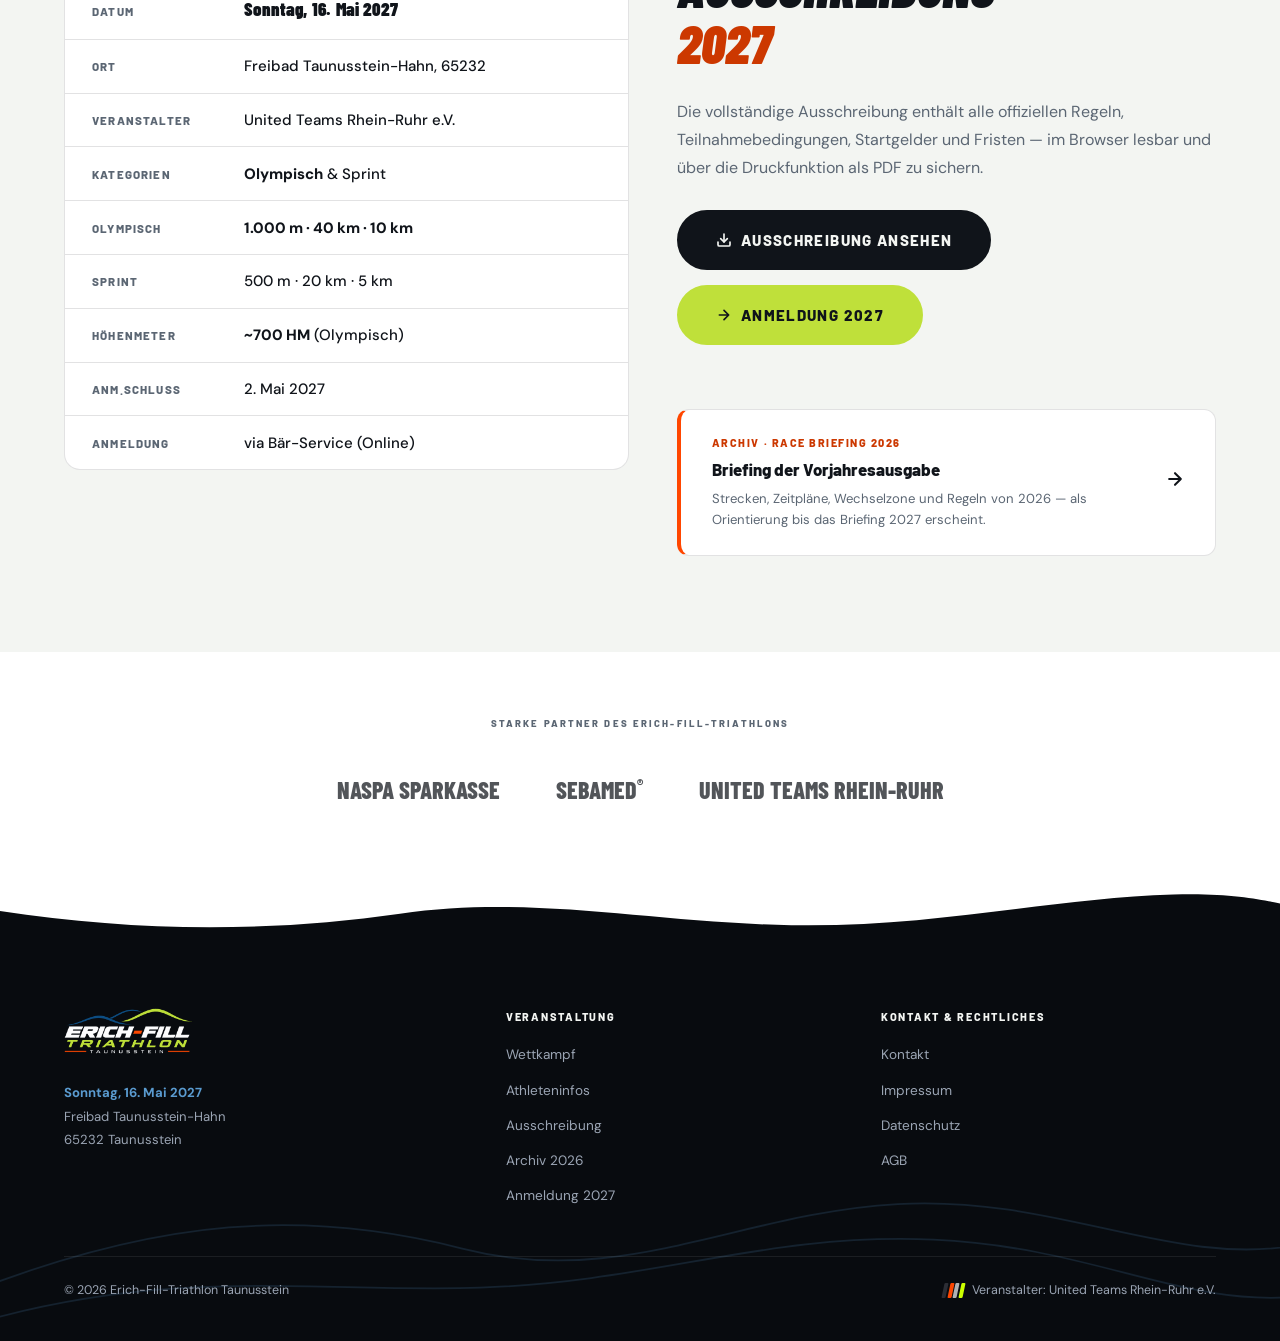
==== commit 30cf201d: "Veranstalter-Marke im Footer Kleine UTRR-Marke neben "Veranstalter: United Teams Rhein-Ruhr e.V." — " ====
--- a/index.html
+++ b/index.html
@@ -875,7 +875,10 @@
 
     <div class="footer-bottom">
       <span>© 2026 Erich-Fill-Triathlon Taunusstein</span>
-      <span>Veranstalter: United Teams Rhein-Ruhr e.V.</span>
+      <span class="veranstalter">
+        <span class="utrr-mark" aria-hidden="true"><i></i><i></i><i></i><i></i></span>
+        Veranstalter: United Teams Rhein-Ruhr e.V.
+      </span>
     </div>
   </div>
 </footer>
--- a/assets/site.css
+++ b/assets/site.css
@@ -289,6 +289,17 @@
 .footer-list { list-style: none; display: flex; flex-direction: column; gap: .6rem; }
 .footer-list a { font-size: .85rem; color: var(--t-dark-mute); transition: color .2s; }
 .footer-list a:hover { color: var(--blue-light); }
+/* Marke des Veranstalters: vier geneigte Balken, wie auf der
+   UTRR-Seite. Farben unveraendert uebernommen — auch der dunkle
+   Balken, den UTRR auf ihrem ebenso dunklen Footer genauso setzt. */
+.veranstalter { display: inline-flex; align-items: center; gap: .55rem; }
+.utrr-mark { display: inline-flex; gap: 2px; flex: none; }
+.utrr-mark i { width: 3.5px; height: 15px; transform: skewX(-12deg); border-radius: 1px; }
+.utrr-mark i:nth-child(1) { background: #2C2E35; }
+.utrr-mark i:nth-child(2) { background: #FF4600; }
+.utrr-mark i:nth-child(3) { background: #B0B1B3; }
+.utrr-mark i:nth-child(4) { background: #CCFF00; }
+
 .footer-bottom {
   position: relative; z-index: 1;
   margin-top: 3rem; padding-top: 1.5rem;
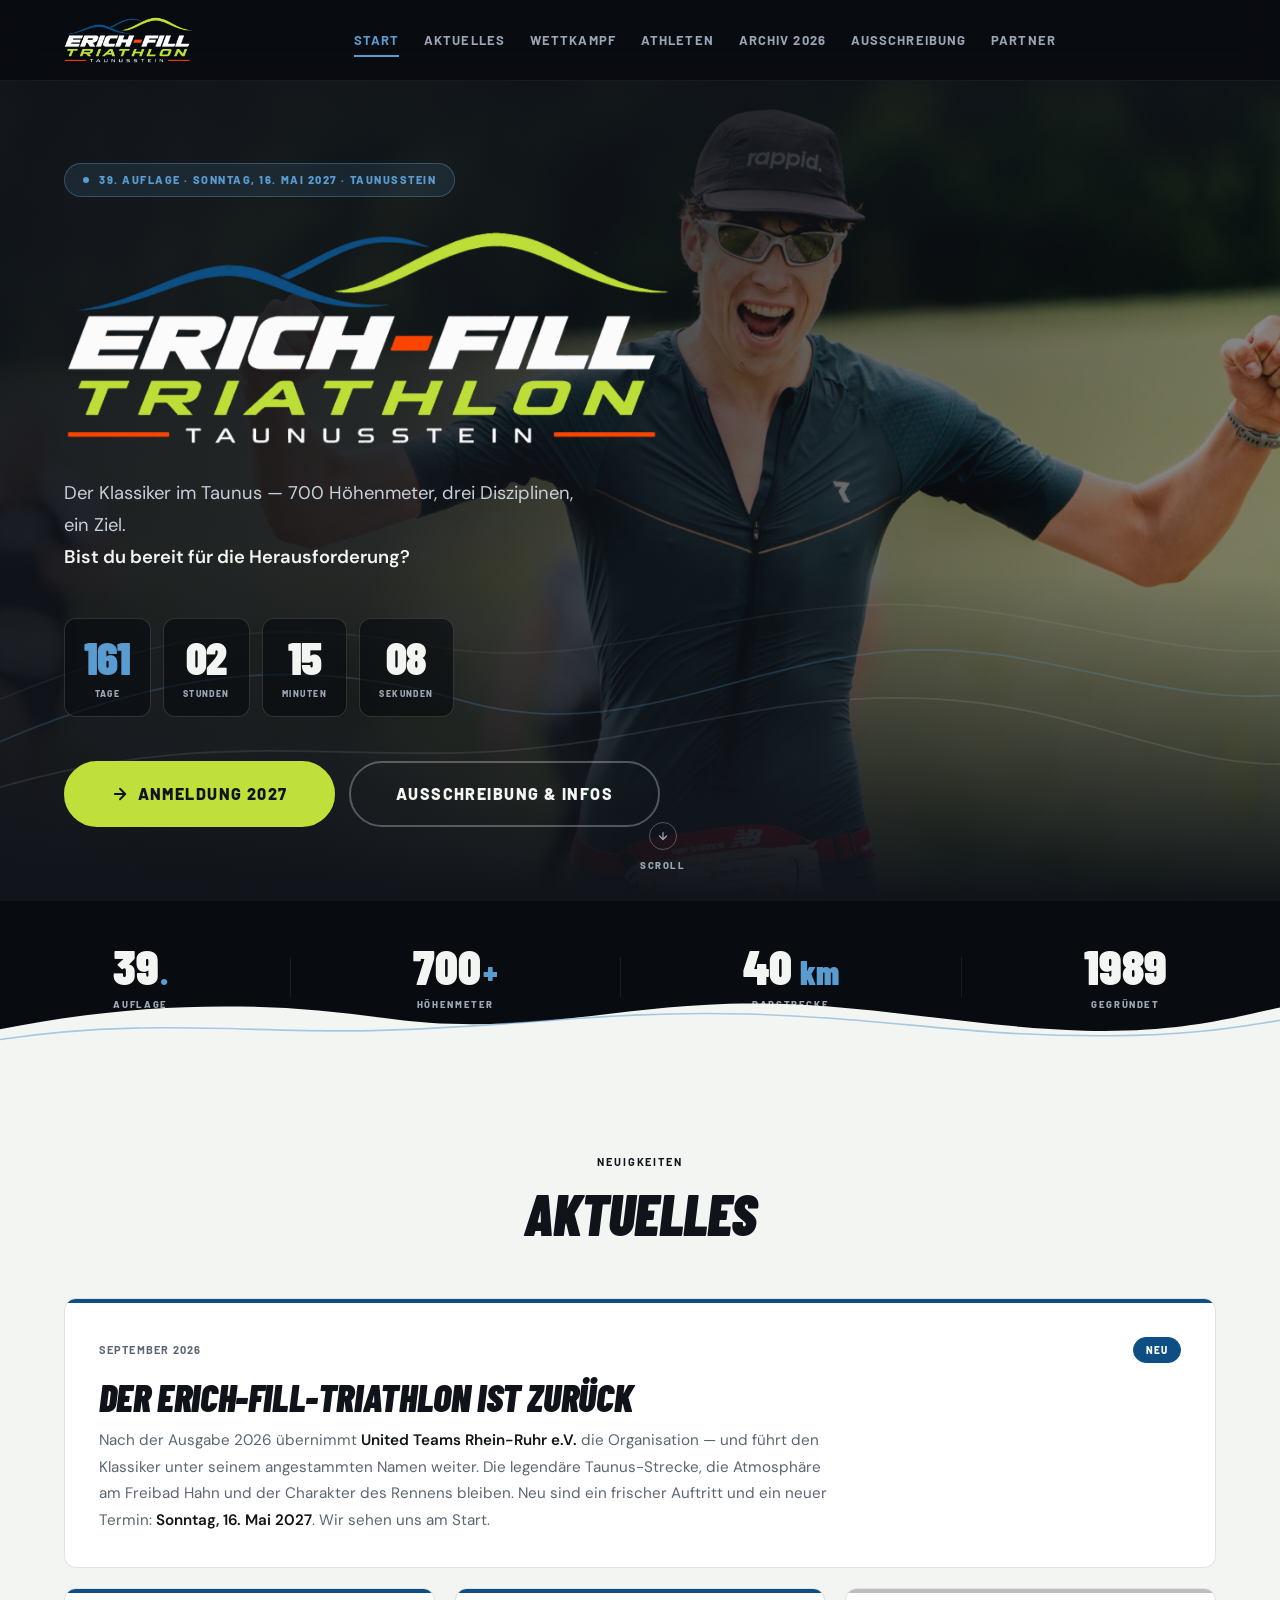
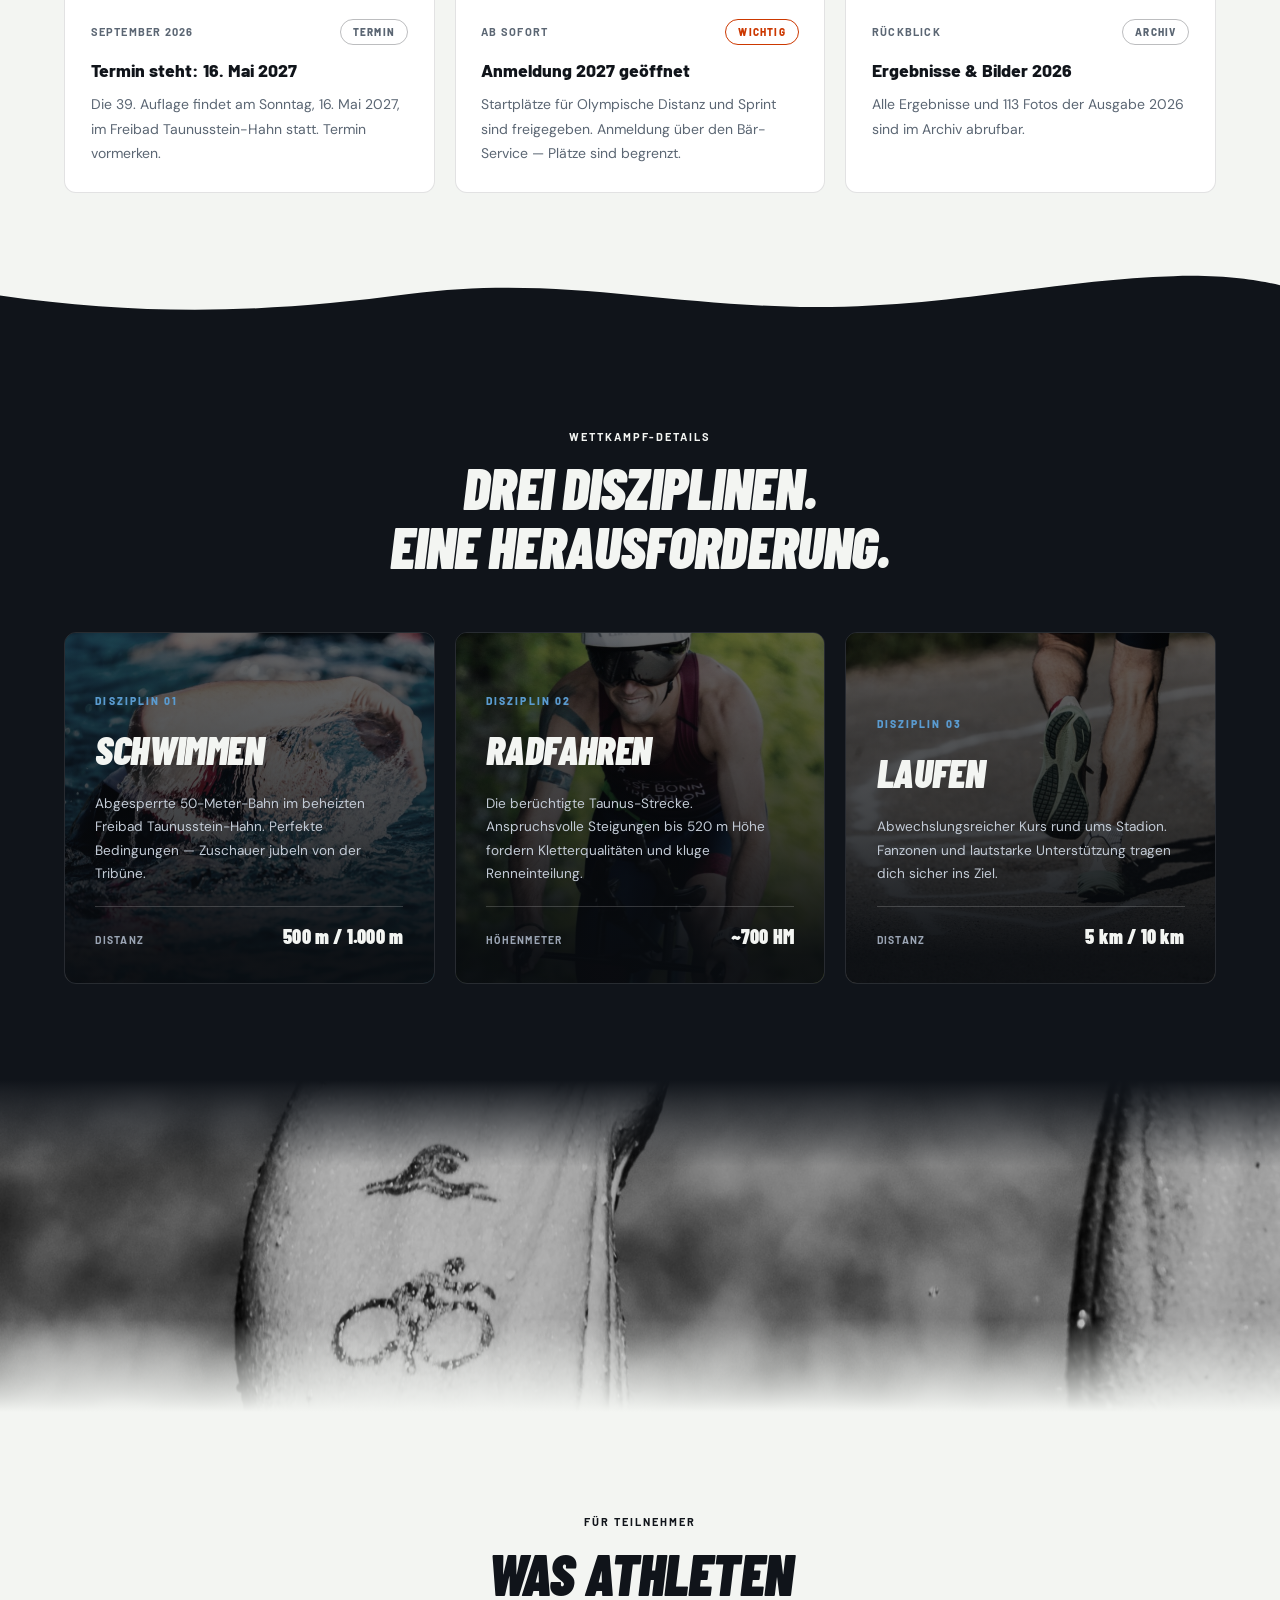
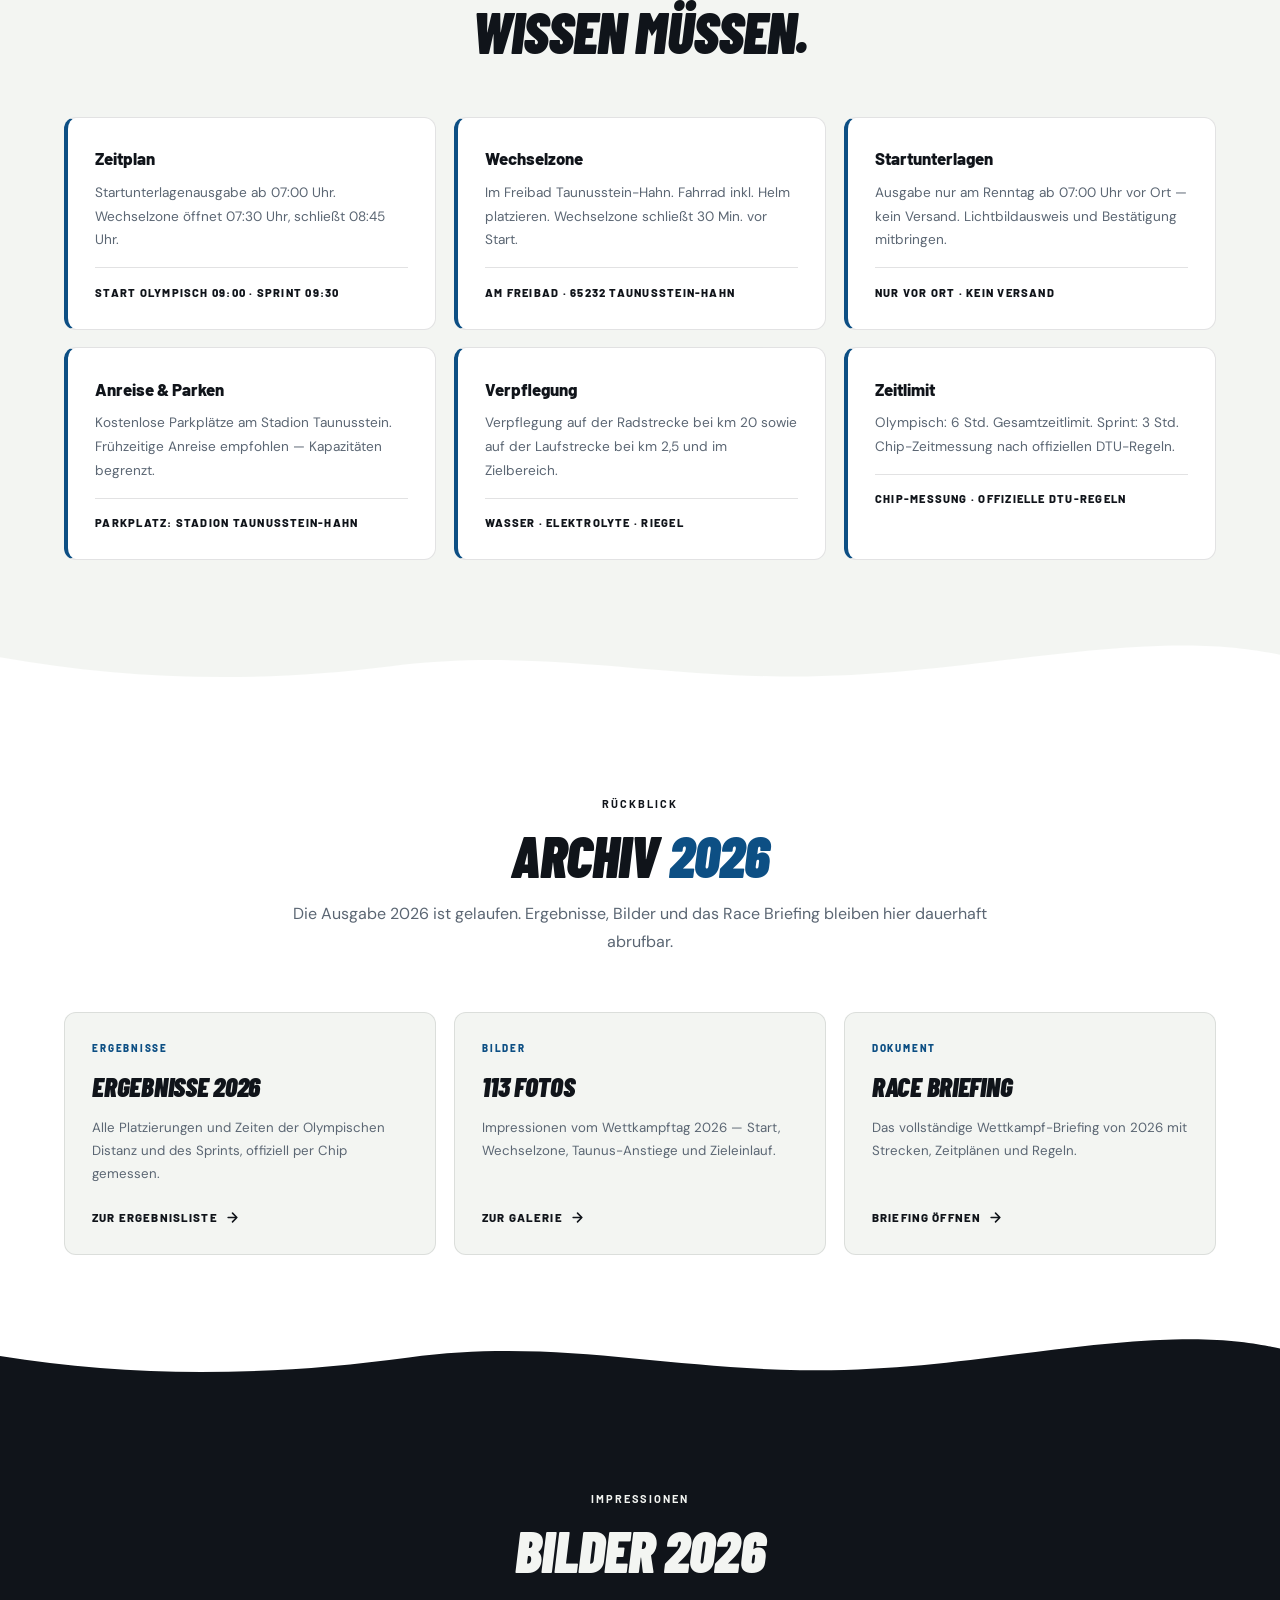
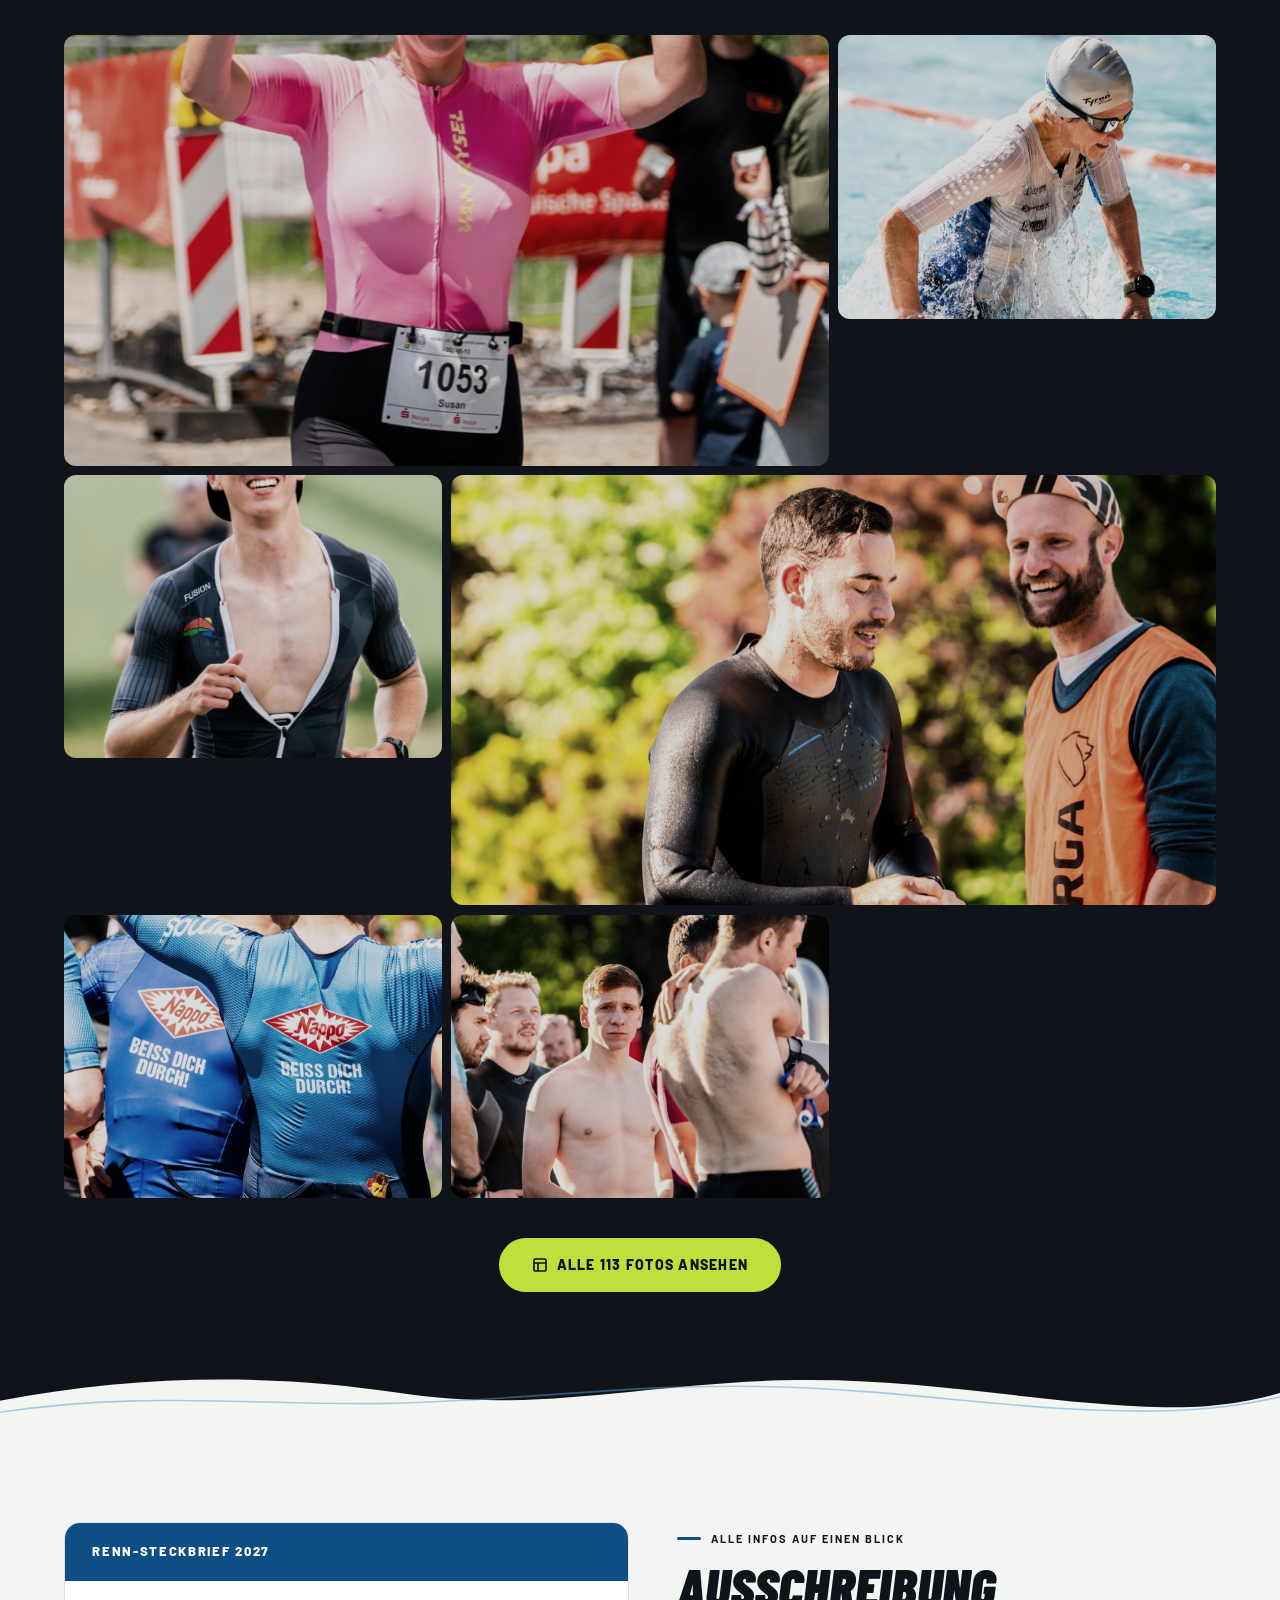
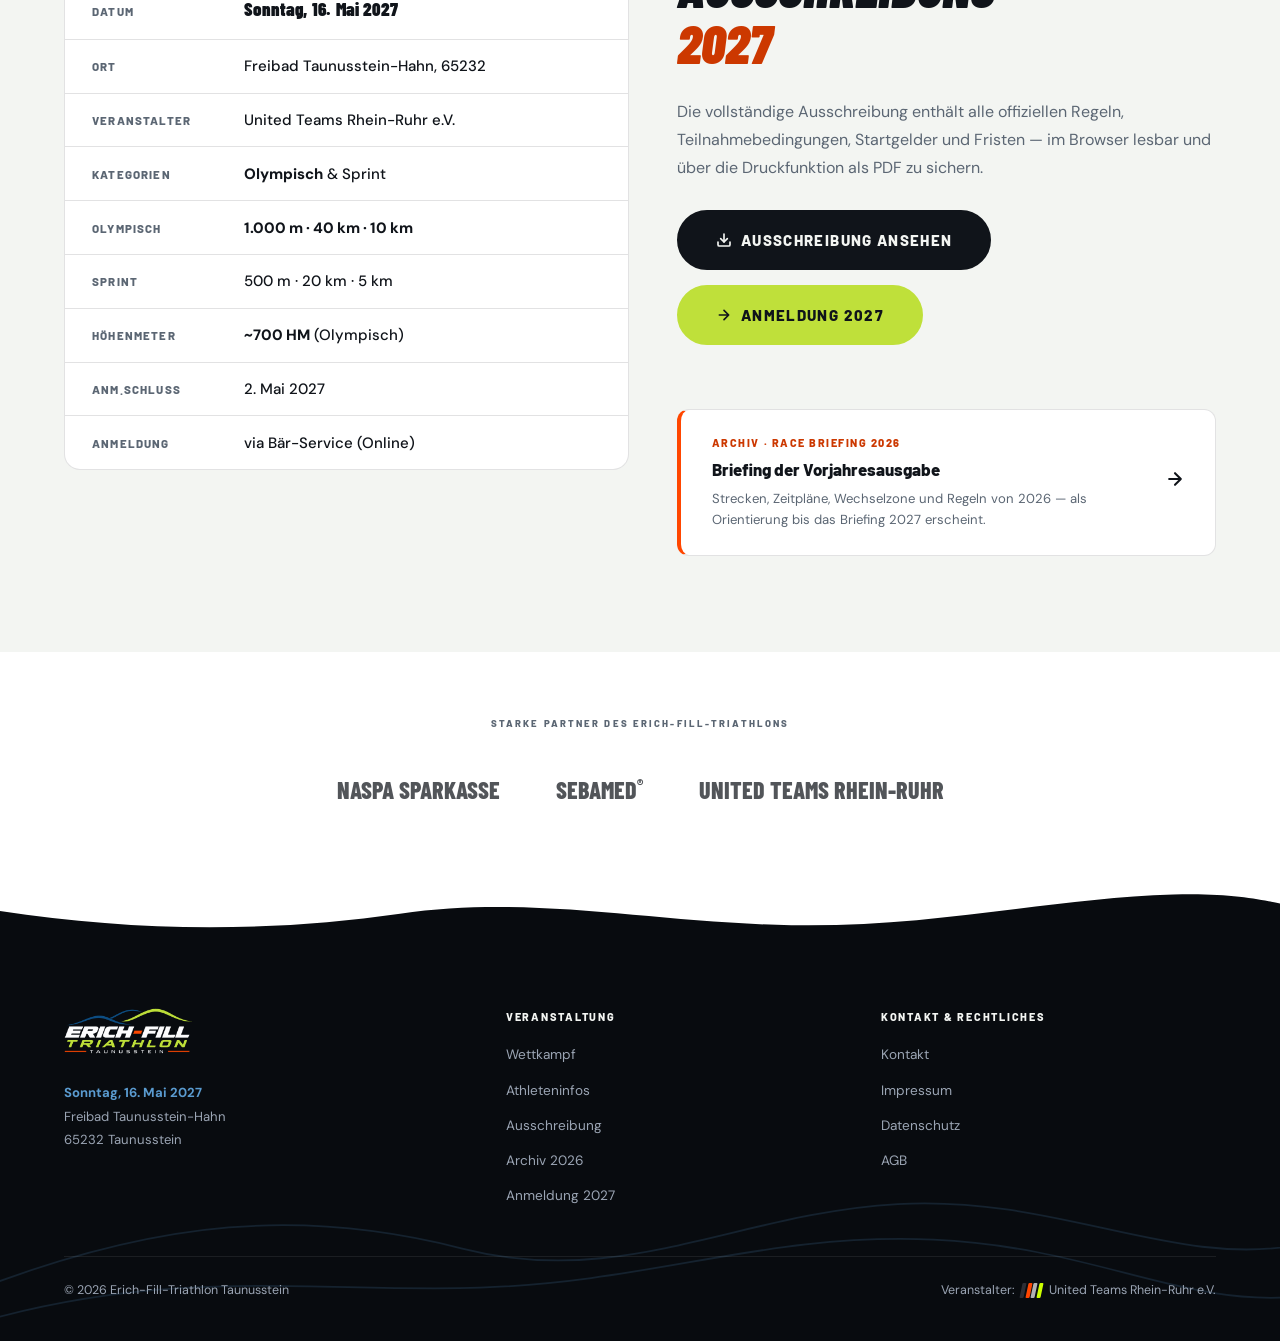
==== commit fc4fe0ac: "Veranstalter-Marke hinter den Doppelpunkt Die Marke steht jetzt direkt vor dem Vereinsnamen statt vo" ====
--- a/index.html
+++ b/index.html
@@ -876,8 +876,11 @@
     <div class="footer-bottom">
       <span>© 2026 Erich-Fill-Triathlon Taunusstein</span>
       <span class="veranstalter">
-        <span class="utrr-mark" aria-hidden="true"><i></i><i></i><i></i><i></i></span>
-        Veranstalter: United Teams Rhein-Ruhr e.V.
+        Veranstalter:
+        <span class="utrr-org">
+          <span class="utrr-mark" aria-hidden="true"><i></i><i></i><i></i><i></i></span>
+          United Teams Rhein-Ruhr e.V.
+        </span>
       </span>
     </div>
   </div>
--- a/assets/site.css
+++ b/assets/site.css
@@ -292,7 +292,9 @@
 /* Marke des Veranstalters: vier geneigte Balken, wie auf der
    UTRR-Seite. Farben unveraendert uebernommen — auch der dunkle
    Balken, den UTRR auf ihrem ebenso dunklen Footer genauso setzt. */
-.veranstalter { display: inline-flex; align-items: center; gap: .55rem; }
+.veranstalter { display: inline-flex; align-items: center; gap: .4rem; flex-wrap: wrap; }
+/* Marke und Vereinsname bleiben zusammen, auch wenn die Zeile umbricht */
+.utrr-org { display: inline-flex; align-items: center; gap: .5rem; }
 .utrr-mark { display: inline-flex; gap: 2px; flex: none; }
 .utrr-mark i { width: 3.5px; height: 15px; transform: skewX(-12deg); border-radius: 1px; }
 .utrr-mark i:nth-child(1) { background: #2C2E35; }
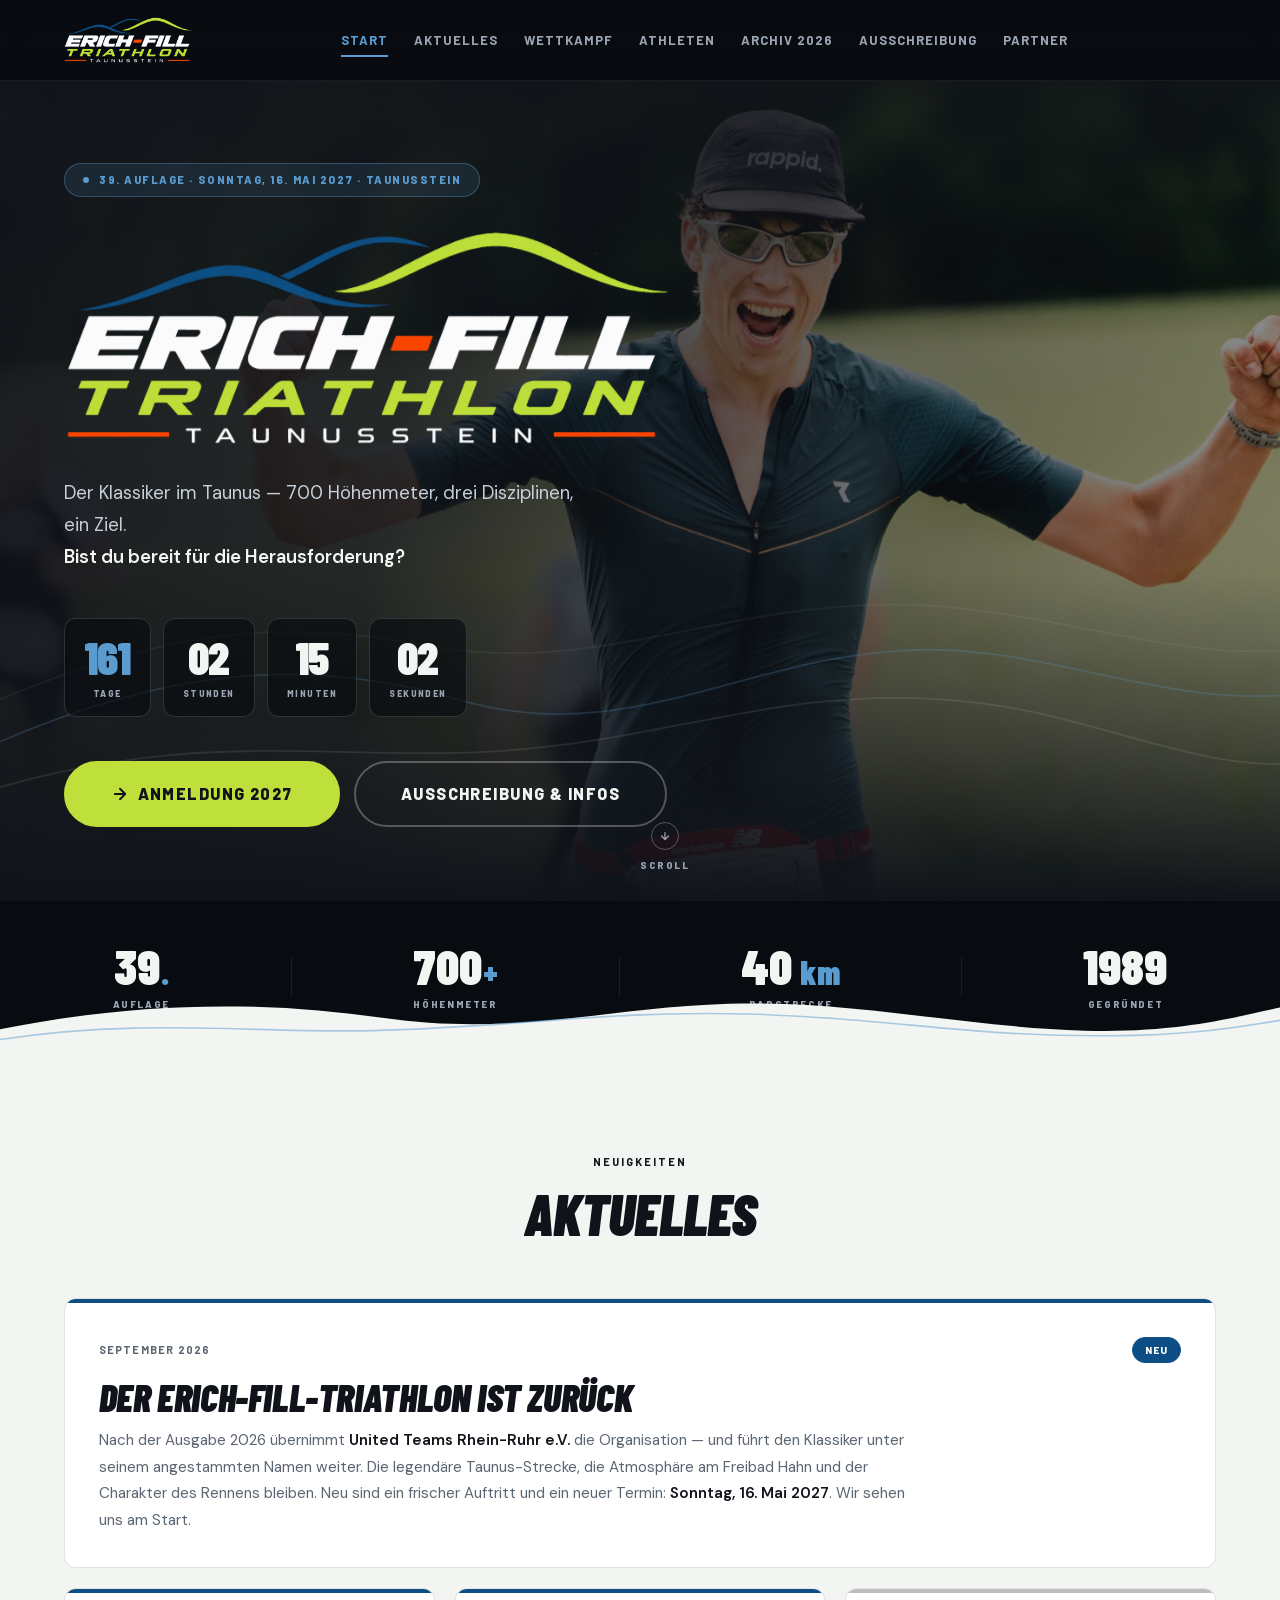
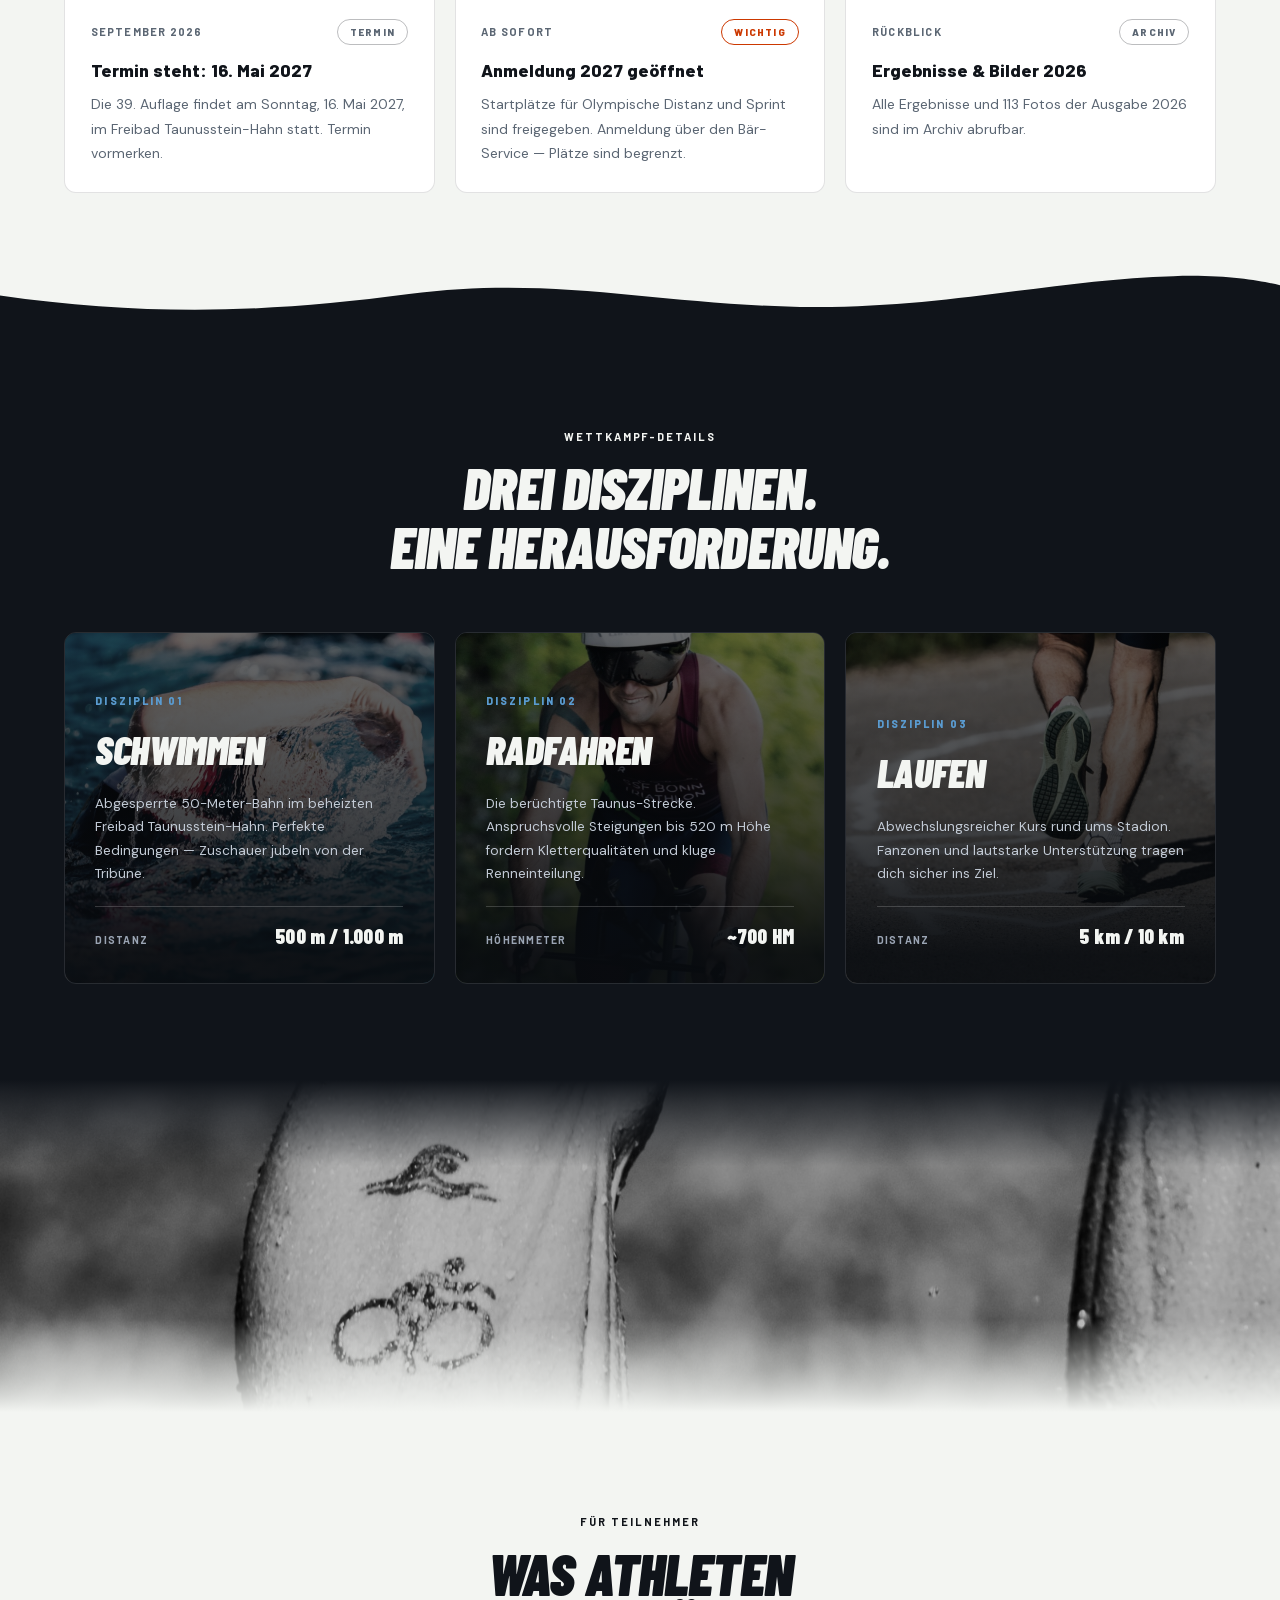
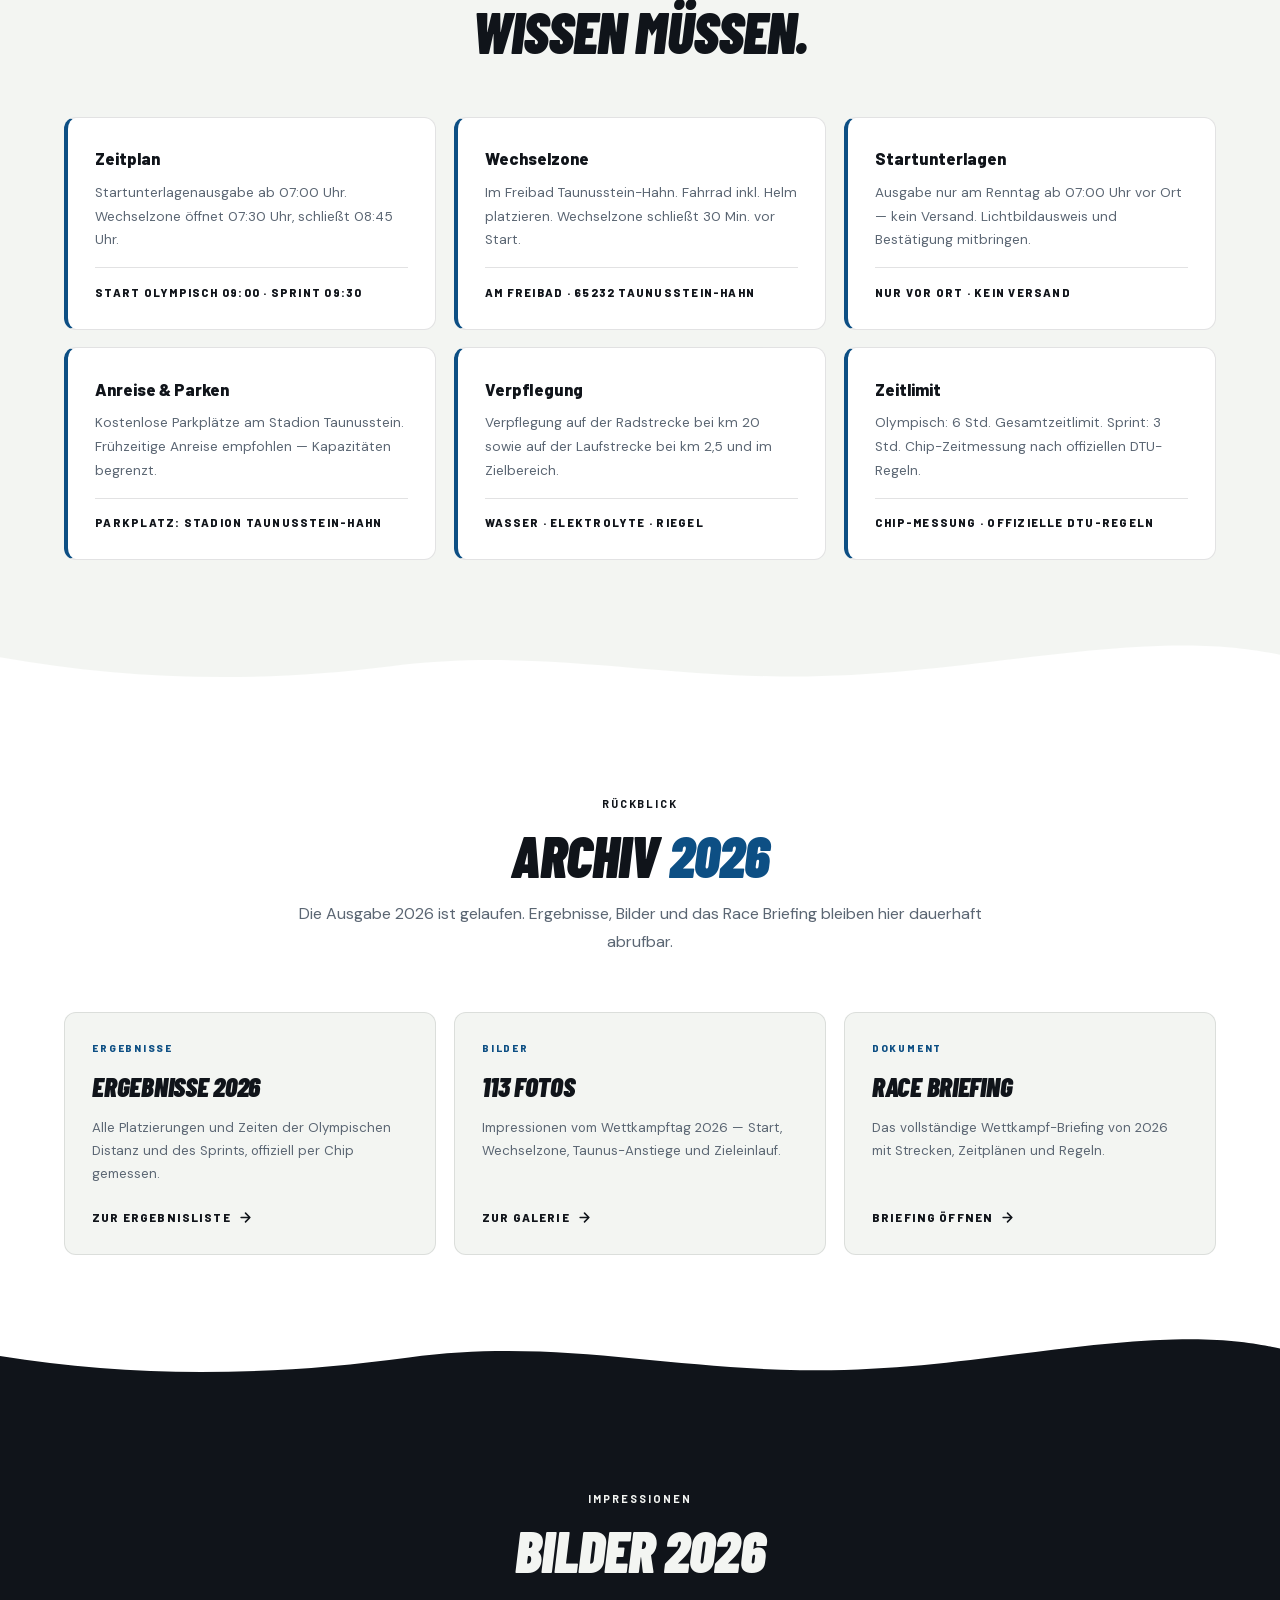
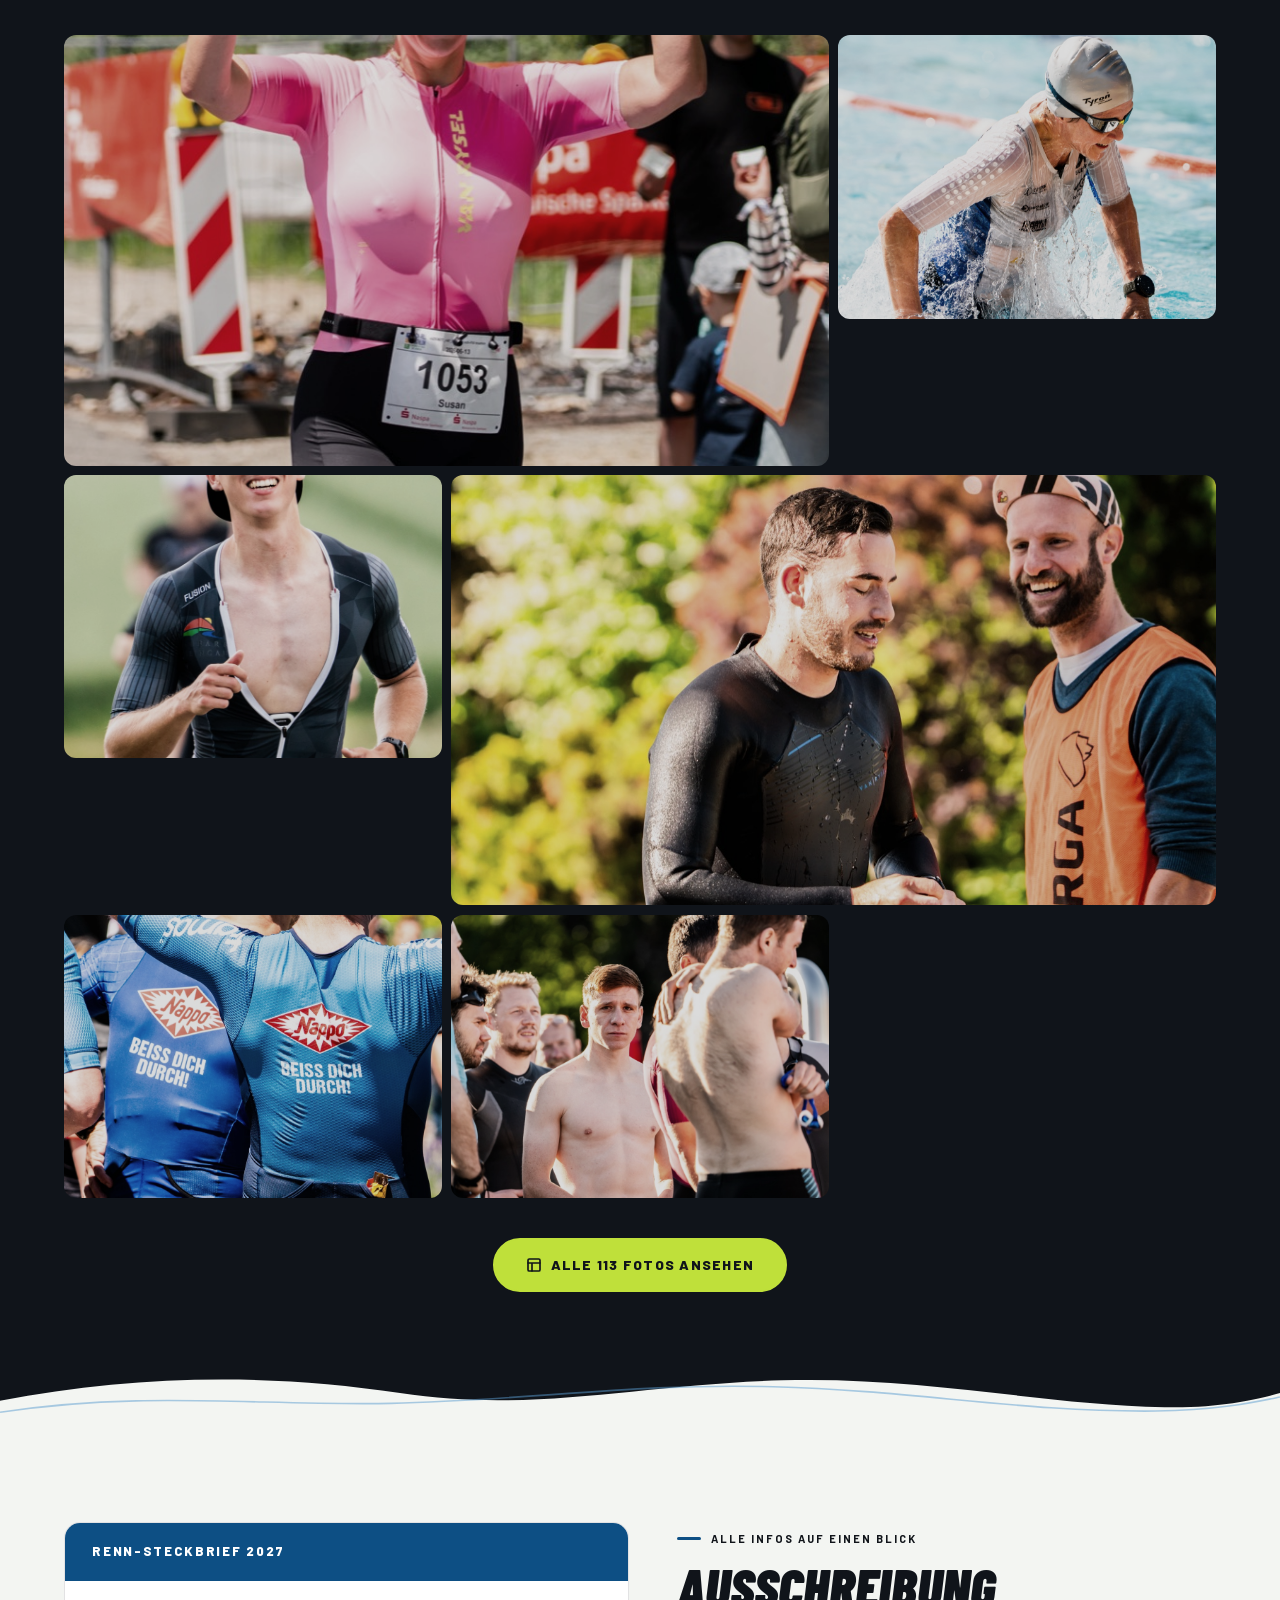
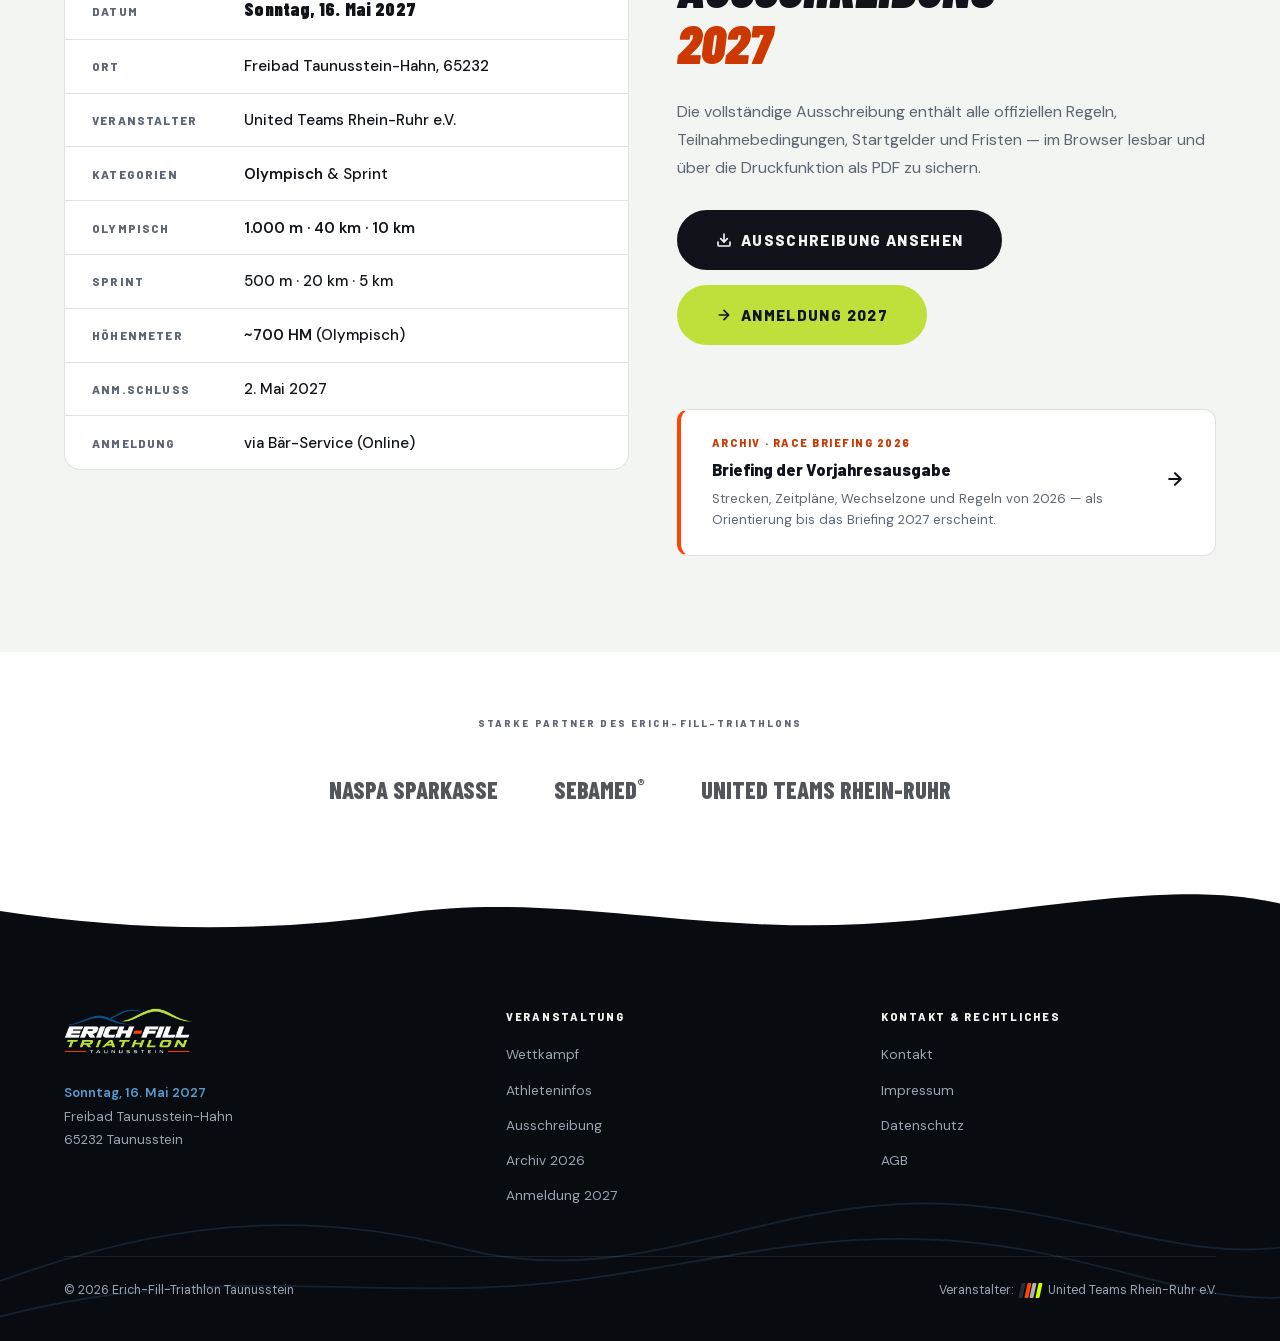
==== commit 269e3170: "Schriften selbst hosten statt von Google laden Die Seite lud Barlow, Barlow Condensed und DM Sans vo" ====
--- a/index.html
+++ b/index.html
@@ -34,10 +34,7 @@
   }
   </script>
 
-  <link rel="preconnect" href="https://fonts.googleapis.com">
-  <link rel="preconnect" href="https://fonts.gstatic.com" crossorigin>
-  <link href="https://fonts.googleapis.com/css2?family=Barlow+Condensed:ital,wght@0,600;0,700;0,800;0,900;1,800;1,900&family=Barlow:wght@500;600;700;800&family=DM+Sans:opsz,wght@9..40,400;9..40,500;9..40,600&display=swap" rel="stylesheet">
-
+  <link rel="stylesheet" href="assets/fonts.css">
   <link rel="stylesheet" href="assets/site.css">
 
   <style>
--- a/assets/fonts.css
+++ b/assets/fonts.css
@@ -0,0 +1,212 @@
+/* Selbst gehostete Schriften — vermeidet den Aufruf von Google
+   beim Seitenaufruf und damit die Uebertragung der Besucher-IP.
+   Quelle: Google Fonts, Open Font License. Subsets latin + latin-ext. */
+
+@font-face {
+  font-family: 'Barlow';
+  font-style: normal;
+  font-weight: 500;
+  font-display: swap;
+  src: url(fonts/barlow-500-normal-latin-ext.woff2) format('woff2');
+  unicode-range: U+0100-02BA, U+02BD-02C5, U+02C7-02CC, U+02CE-02D7, U+02DD-02FF, U+0304, U+0308, U+0329, U+1D00-1DBF, U+1E00-1E9F, U+1EF2-1EFF, U+2020, U+20A0-20AB, U+20AD-20C0, U+2113, U+2C60-2C7F, U+A720-A7FF;
+}
+@font-face {
+  font-family: 'Barlow';
+  font-style: normal;
+  font-weight: 500;
+  font-display: swap;
+  src: url(fonts/barlow-500-normal-latin.woff2) format('woff2');
+  unicode-range: U+0000-00FF, U+0131, U+0152-0153, U+02BB-02BC, U+02C6, U+02DA, U+02DC, U+0304, U+0308, U+0329, U+2000-206F, U+20AC, U+2122, U+2191, U+2193, U+2212, U+2215, U+FEFF, U+FFFD;
+}
+@font-face {
+  font-family: 'Barlow';
+  font-style: normal;
+  font-weight: 600;
+  font-display: swap;
+  src: url(fonts/barlow-600-normal-latin-ext.woff2) format('woff2');
+  unicode-range: U+0100-02BA, U+02BD-02C5, U+02C7-02CC, U+02CE-02D7, U+02DD-02FF, U+0304, U+0308, U+0329, U+1D00-1DBF, U+1E00-1E9F, U+1EF2-1EFF, U+2020, U+20A0-20AB, U+20AD-20C0, U+2113, U+2C60-2C7F, U+A720-A7FF;
+}
+@font-face {
+  font-family: 'Barlow';
+  font-style: normal;
+  font-weight: 600;
+  font-display: swap;
+  src: url(fonts/barlow-600-normal-latin.woff2) format('woff2');
+  unicode-range: U+0000-00FF, U+0131, U+0152-0153, U+02BB-02BC, U+02C6, U+02DA, U+02DC, U+0304, U+0308, U+0329, U+2000-206F, U+20AC, U+2122, U+2191, U+2193, U+2212, U+2215, U+FEFF, U+FFFD;
+}
+@font-face {
+  font-family: 'Barlow';
+  font-style: normal;
+  font-weight: 700;
+  font-display: swap;
+  src: url(fonts/barlow-700-normal-latin-ext.woff2) format('woff2');
+  unicode-range: U+0100-02BA, U+02BD-02C5, U+02C7-02CC, U+02CE-02D7, U+02DD-02FF, U+0304, U+0308, U+0329, U+1D00-1DBF, U+1E00-1E9F, U+1EF2-1EFF, U+2020, U+20A0-20AB, U+20AD-20C0, U+2113, U+2C60-2C7F, U+A720-A7FF;
+}
+@font-face {
+  font-family: 'Barlow';
+  font-style: normal;
+  font-weight: 700;
+  font-display: swap;
+  src: url(fonts/barlow-700-normal-latin.woff2) format('woff2');
+  unicode-range: U+0000-00FF, U+0131, U+0152-0153, U+02BB-02BC, U+02C6, U+02DA, U+02DC, U+0304, U+0308, U+0329, U+2000-206F, U+20AC, U+2122, U+2191, U+2193, U+2212, U+2215, U+FEFF, U+FFFD;
+}
+@font-face {
+  font-family: 'Barlow';
+  font-style: normal;
+  font-weight: 800;
+  font-display: swap;
+  src: url(fonts/barlow-800-normal-latin-ext.woff2) format('woff2');
+  unicode-range: U+0100-02BA, U+02BD-02C5, U+02C7-02CC, U+02CE-02D7, U+02DD-02FF, U+0304, U+0308, U+0329, U+1D00-1DBF, U+1E00-1E9F, U+1EF2-1EFF, U+2020, U+20A0-20AB, U+20AD-20C0, U+2113, U+2C60-2C7F, U+A720-A7FF;
+}
+@font-face {
+  font-family: 'Barlow';
+  font-style: normal;
+  font-weight: 800;
+  font-display: swap;
+  src: url(fonts/barlow-800-normal-latin.woff2) format('woff2');
+  unicode-range: U+0000-00FF, U+0131, U+0152-0153, U+02BB-02BC, U+02C6, U+02DA, U+02DC, U+0304, U+0308, U+0329, U+2000-206F, U+20AC, U+2122, U+2191, U+2193, U+2212, U+2215, U+FEFF, U+FFFD;
+}
+@font-face {
+  font-family: 'Barlow Condensed';
+  font-style: italic;
+  font-weight: 800;
+  font-display: swap;
+  src: url(fonts/barlow-condensed-800-italic-latin-ext.woff2) format('woff2');
+  unicode-range: U+0100-02BA, U+02BD-02C5, U+02C7-02CC, U+02CE-02D7, U+02DD-02FF, U+0304, U+0308, U+0329, U+1D00-1DBF, U+1E00-1E9F, U+1EF2-1EFF, U+2020, U+20A0-20AB, U+20AD-20C0, U+2113, U+2C60-2C7F, U+A720-A7FF;
+}
+@font-face {
+  font-family: 'Barlow Condensed';
+  font-style: italic;
+  font-weight: 800;
+  font-display: swap;
+  src: url(fonts/barlow-condensed-800-italic-latin.woff2) format('woff2');
+  unicode-range: U+0000-00FF, U+0131, U+0152-0153, U+02BB-02BC, U+02C6, U+02DA, U+02DC, U+0304, U+0308, U+0329, U+2000-206F, U+20AC, U+2122, U+2191, U+2193, U+2212, U+2215, U+FEFF, U+FFFD;
+}
+@font-face {
+  font-family: 'Barlow Condensed';
+  font-style: italic;
+  font-weight: 900;
+  font-display: swap;
+  src: url(fonts/barlow-condensed-900-italic-latin-ext.woff2) format('woff2');
+  unicode-range: U+0100-02BA, U+02BD-02C5, U+02C7-02CC, U+02CE-02D7, U+02DD-02FF, U+0304, U+0308, U+0329, U+1D00-1DBF, U+1E00-1E9F, U+1EF2-1EFF, U+2020, U+20A0-20AB, U+20AD-20C0, U+2113, U+2C60-2C7F, U+A720-A7FF;
+}
+@font-face {
+  font-family: 'Barlow Condensed';
+  font-style: italic;
+  font-weight: 900;
+  font-display: swap;
+  src: url(fonts/barlow-condensed-900-italic-latin.woff2) format('woff2');
+  unicode-range: U+0000-00FF, U+0131, U+0152-0153, U+02BB-02BC, U+02C6, U+02DA, U+02DC, U+0304, U+0308, U+0329, U+2000-206F, U+20AC, U+2122, U+2191, U+2193, U+2212, U+2215, U+FEFF, U+FFFD;
+}
+@font-face {
+  font-family: 'Barlow Condensed';
+  font-style: normal;
+  font-weight: 600;
+  font-display: swap;
+  src: url(fonts/barlow-condensed-600-normal-latin-ext.woff2) format('woff2');
+  unicode-range: U+0100-02BA, U+02BD-02C5, U+02C7-02CC, U+02CE-02D7, U+02DD-02FF, U+0304, U+0308, U+0329, U+1D00-1DBF, U+1E00-1E9F, U+1EF2-1EFF, U+2020, U+20A0-20AB, U+20AD-20C0, U+2113, U+2C60-2C7F, U+A720-A7FF;
+}
+@font-face {
+  font-family: 'Barlow Condensed';
+  font-style: normal;
+  font-weight: 600;
+  font-display: swap;
+  src: url(fonts/barlow-condensed-600-normal-latin.woff2) format('woff2');
+  unicode-range: U+0000-00FF, U+0131, U+0152-0153, U+02BB-02BC, U+02C6, U+02DA, U+02DC, U+0304, U+0308, U+0329, U+2000-206F, U+20AC, U+2122, U+2191, U+2193, U+2212, U+2215, U+FEFF, U+FFFD;
+}
+@font-face {
+  font-family: 'Barlow Condensed';
+  font-style: normal;
+  font-weight: 700;
+  font-display: swap;
+  src: url(fonts/barlow-condensed-700-normal-latin-ext.woff2) format('woff2');
+  unicode-range: U+0100-02BA, U+02BD-02C5, U+02C7-02CC, U+02CE-02D7, U+02DD-02FF, U+0304, U+0308, U+0329, U+1D00-1DBF, U+1E00-1E9F, U+1EF2-1EFF, U+2020, U+20A0-20AB, U+20AD-20C0, U+2113, U+2C60-2C7F, U+A720-A7FF;
+}
+@font-face {
+  font-family: 'Barlow Condensed';
+  font-style: normal;
+  font-weight: 700;
+  font-display: swap;
+  src: url(fonts/barlow-condensed-700-normal-latin.woff2) format('woff2');
+  unicode-range: U+0000-00FF, U+0131, U+0152-0153, U+02BB-02BC, U+02C6, U+02DA, U+02DC, U+0304, U+0308, U+0329, U+2000-206F, U+20AC, U+2122, U+2191, U+2193, U+2212, U+2215, U+FEFF, U+FFFD;
+}
+@font-face {
+  font-family: 'Barlow Condensed';
+  font-style: normal;
+  font-weight: 800;
+  font-display: swap;
+  src: url(fonts/barlow-condensed-800-normal-latin-ext.woff2) format('woff2');
+  unicode-range: U+0100-02BA, U+02BD-02C5, U+02C7-02CC, U+02CE-02D7, U+02DD-02FF, U+0304, U+0308, U+0329, U+1D00-1DBF, U+1E00-1E9F, U+1EF2-1EFF, U+2020, U+20A0-20AB, U+20AD-20C0, U+2113, U+2C60-2C7F, U+A720-A7FF;
+}
+@font-face {
+  font-family: 'Barlow Condensed';
+  font-style: normal;
+  font-weight: 800;
+  font-display: swap;
+  src: url(fonts/barlow-condensed-800-normal-latin.woff2) format('woff2');
+  unicode-range: U+0000-00FF, U+0131, U+0152-0153, U+02BB-02BC, U+02C6, U+02DA, U+02DC, U+0304, U+0308, U+0329, U+2000-206F, U+20AC, U+2122, U+2191, U+2193, U+2212, U+2215, U+FEFF, U+FFFD;
+}
+@font-face {
+  font-family: 'Barlow Condensed';
+  font-style: normal;
+  font-weight: 900;
+  font-display: swap;
+  src: url(fonts/barlow-condensed-900-normal-latin-ext.woff2) format('woff2');
+  unicode-range: U+0100-02BA, U+02BD-02C5, U+02C7-02CC, U+02CE-02D7, U+02DD-02FF, U+0304, U+0308, U+0329, U+1D00-1DBF, U+1E00-1E9F, U+1EF2-1EFF, U+2020, U+20A0-20AB, U+20AD-20C0, U+2113, U+2C60-2C7F, U+A720-A7FF;
+}
+@font-face {
+  font-family: 'Barlow Condensed';
+  font-style: normal;
+  font-weight: 900;
+  font-display: swap;
+  src: url(fonts/barlow-condensed-900-normal-latin.woff2) format('woff2');
+  unicode-range: U+0000-00FF, U+0131, U+0152-0153, U+02BB-02BC, U+02C6, U+02DA, U+02DC, U+0304, U+0308, U+0329, U+2000-206F, U+20AC, U+2122, U+2191, U+2193, U+2212, U+2215, U+FEFF, U+FFFD;
+}
+@font-face {
+  font-family: 'DM Sans';
+  font-style: normal;
+  font-weight: 400;
+  font-display: swap;
+  src: url(fonts/dm-sans-400-normal-latin-ext.woff2) format('woff2');
+  unicode-range: U+0100-02BA, U+02BD-02C5, U+02C7-02CC, U+02CE-02D7, U+02DD-02FF, U+0304, U+0308, U+0329, U+1D00-1DBF, U+1E00-1E9F, U+1EF2-1EFF, U+2020, U+20A0-20AB, U+20AD-20C0, U+2113, U+2C60-2C7F, U+A720-A7FF;
+}
+@font-face {
+  font-family: 'DM Sans';
+  font-style: normal;
+  font-weight: 400;
+  font-display: swap;
+  src: url(fonts/dm-sans-400-normal-latin.woff2) format('woff2');
+  unicode-range: U+0000-00FF, U+0131, U+0152-0153, U+02BB-02BC, U+02C6, U+02DA, U+02DC, U+0304, U+0308, U+0329, U+2000-206F, U+20AC, U+2122, U+2191, U+2193, U+2212, U+2215, U+FEFF, U+FFFD;
+}
+@font-face {
+  font-family: 'DM Sans';
+  font-style: normal;
+  font-weight: 500;
+  font-display: swap;
+  src: url(fonts/dm-sans-500-normal-latin-ext.woff2) format('woff2');
+  unicode-range: U+0100-02BA, U+02BD-02C5, U+02C7-02CC, U+02CE-02D7, U+02DD-02FF, U+0304, U+0308, U+0329, U+1D00-1DBF, U+1E00-1E9F, U+1EF2-1EFF, U+2020, U+20A0-20AB, U+20AD-20C0, U+2113, U+2C60-2C7F, U+A720-A7FF;
+}
+@font-face {
+  font-family: 'DM Sans';
+  font-style: normal;
+  font-weight: 500;
+  font-display: swap;
+  src: url(fonts/dm-sans-500-normal-latin.woff2) format('woff2');
+  unicode-range: U+0000-00FF, U+0131, U+0152-0153, U+02BB-02BC, U+02C6, U+02DA, U+02DC, U+0304, U+0308, U+0329, U+2000-206F, U+20AC, U+2122, U+2191, U+2193, U+2212, U+2215, U+FEFF, U+FFFD;
+}
+@font-face {
+  font-family: 'DM Sans';
+  font-style: normal;
+  font-weight: 600;
+  font-display: swap;
+  src: url(fonts/dm-sans-600-normal-latin-ext.woff2) format('woff2');
+  unicode-range: U+0100-02BA, U+02BD-02C5, U+02C7-02CC, U+02CE-02D7, U+02DD-02FF, U+0304, U+0308, U+0329, U+1D00-1DBF, U+1E00-1E9F, U+1EF2-1EFF, U+2020, U+20A0-20AB, U+20AD-20C0, U+2113, U+2C60-2C7F, U+A720-A7FF;
+}
+@font-face {
+  font-family: 'DM Sans';
+  font-style: normal;
+  font-weight: 600;
+  font-display: swap;
+  src: url(fonts/dm-sans-600-normal-latin.woff2) format('woff2');
+  unicode-range: U+0000-00FF, U+0131, U+0152-0153, U+02BB-02BC, U+02C6, U+02DA, U+02DC, U+0304, U+0308, U+0329, U+2000-206F, U+20AC, U+2122, U+2191, U+2193, U+2212, U+2215, U+FEFF, U+FFFD;
+}
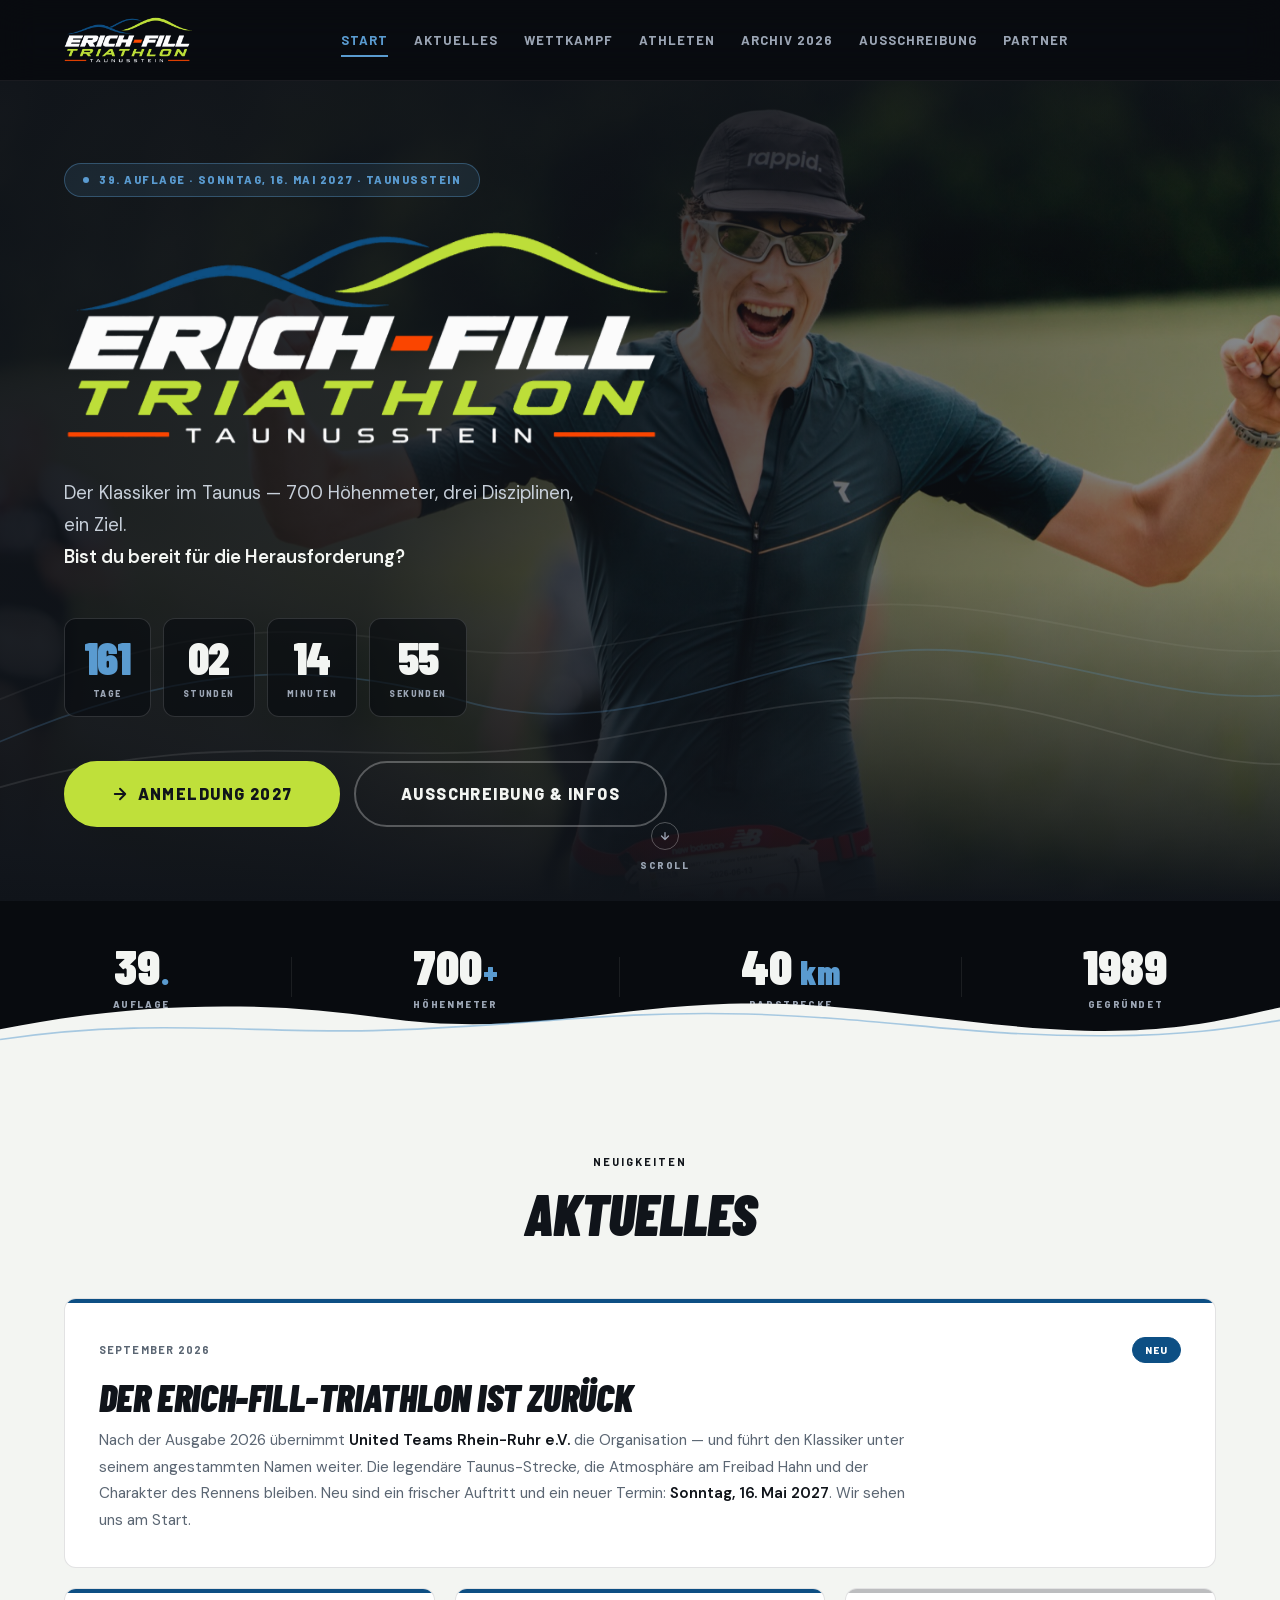
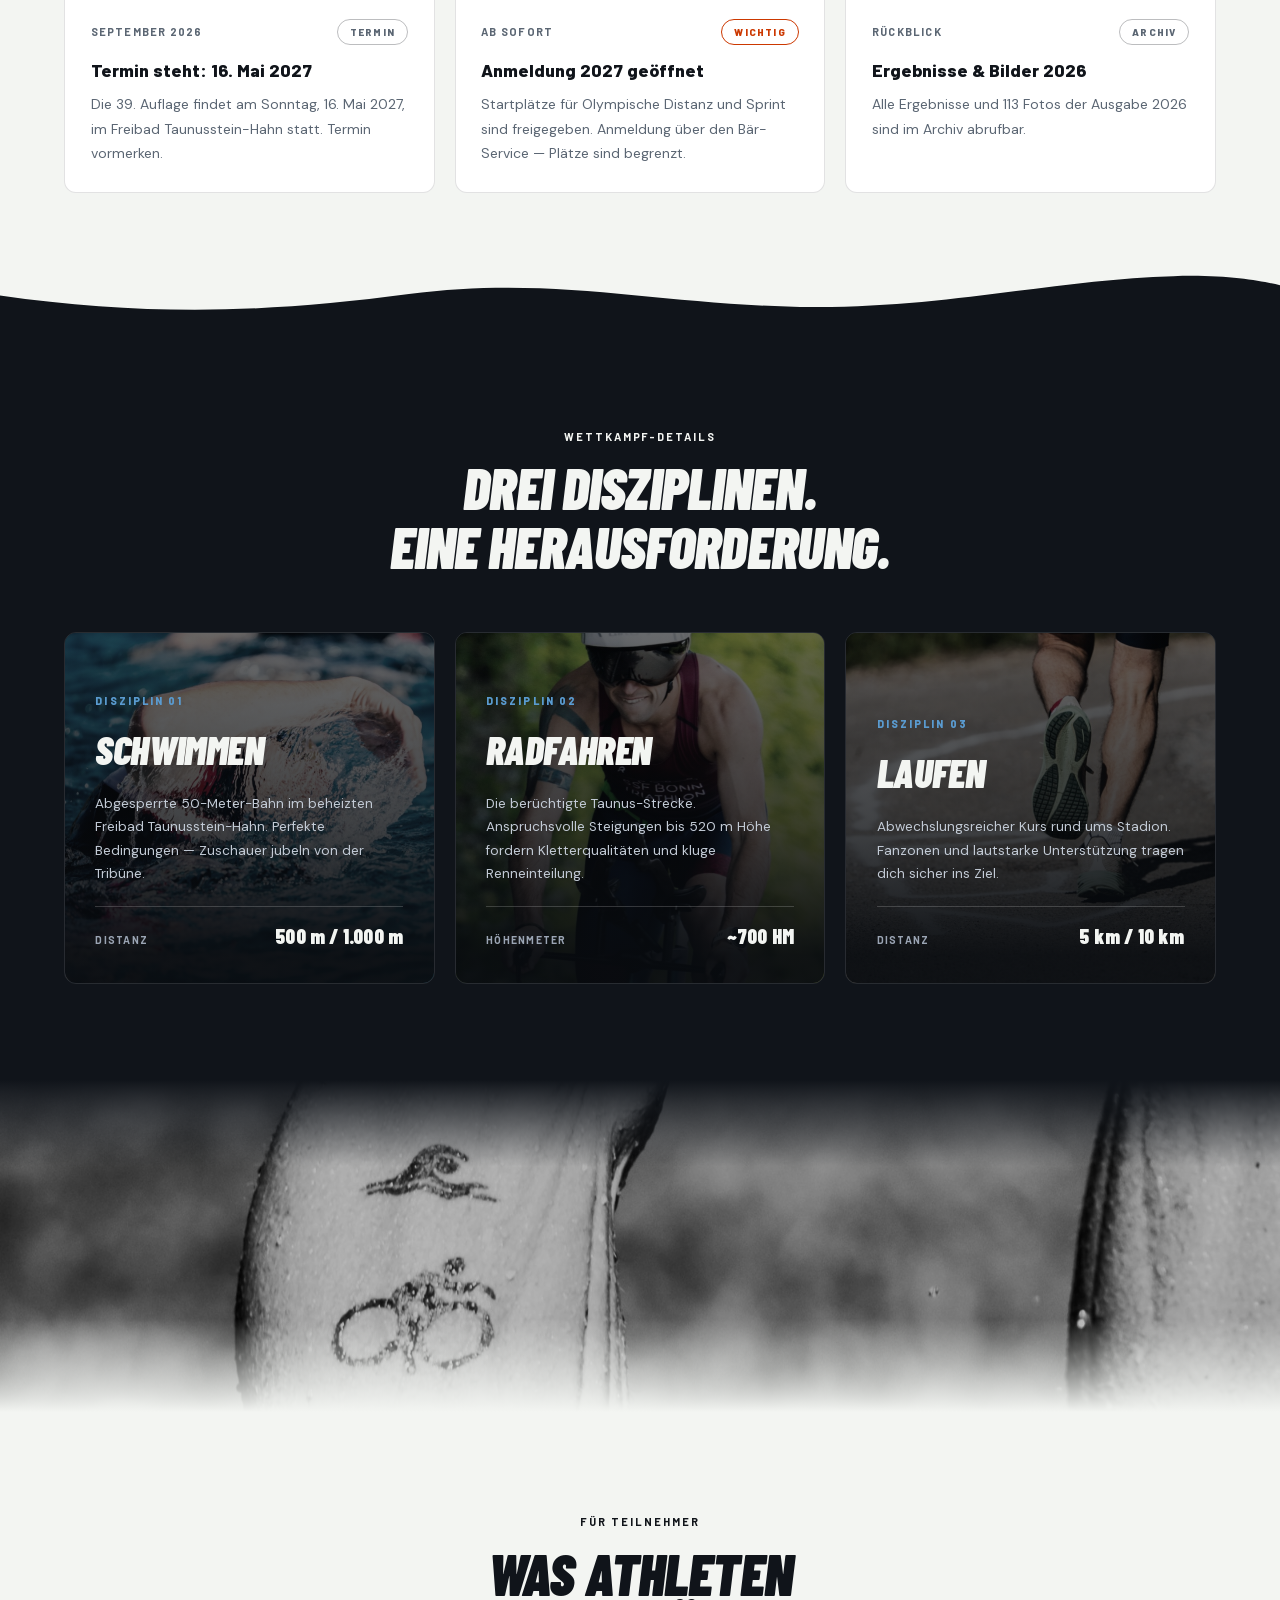
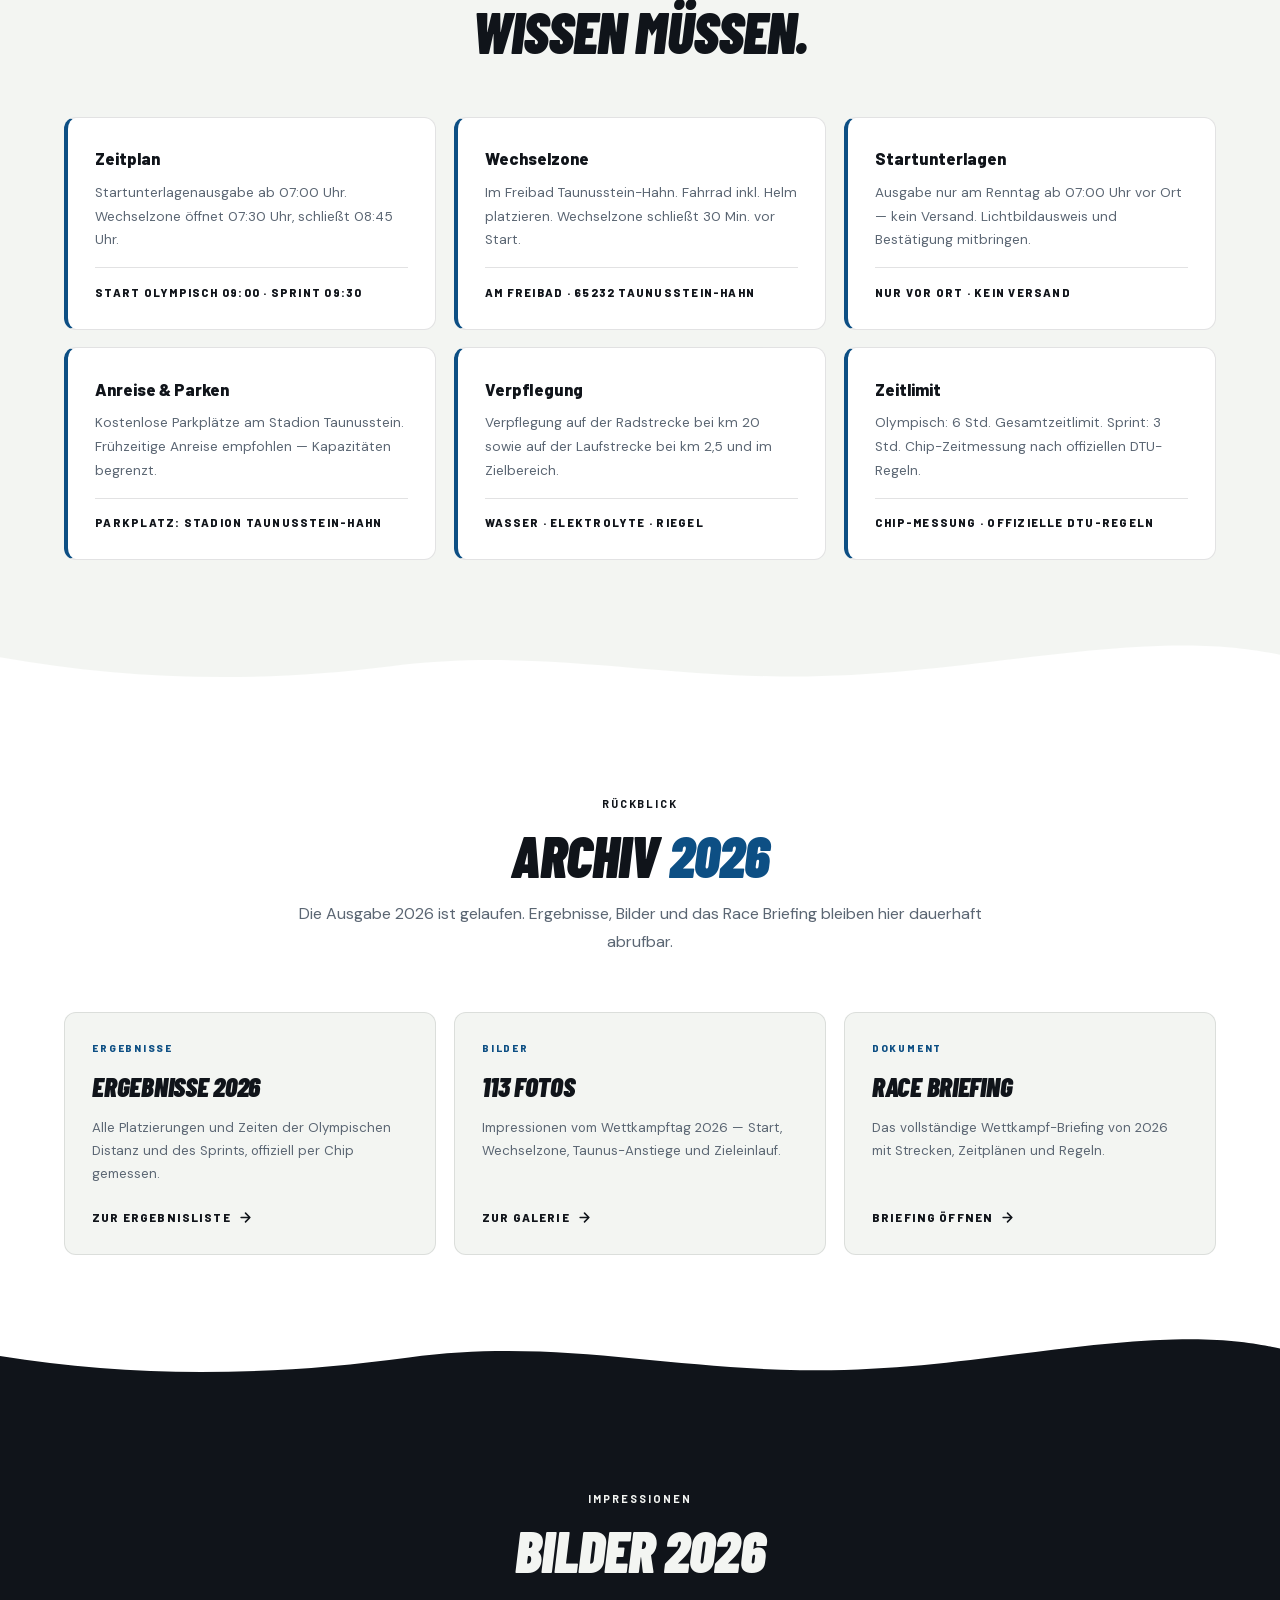
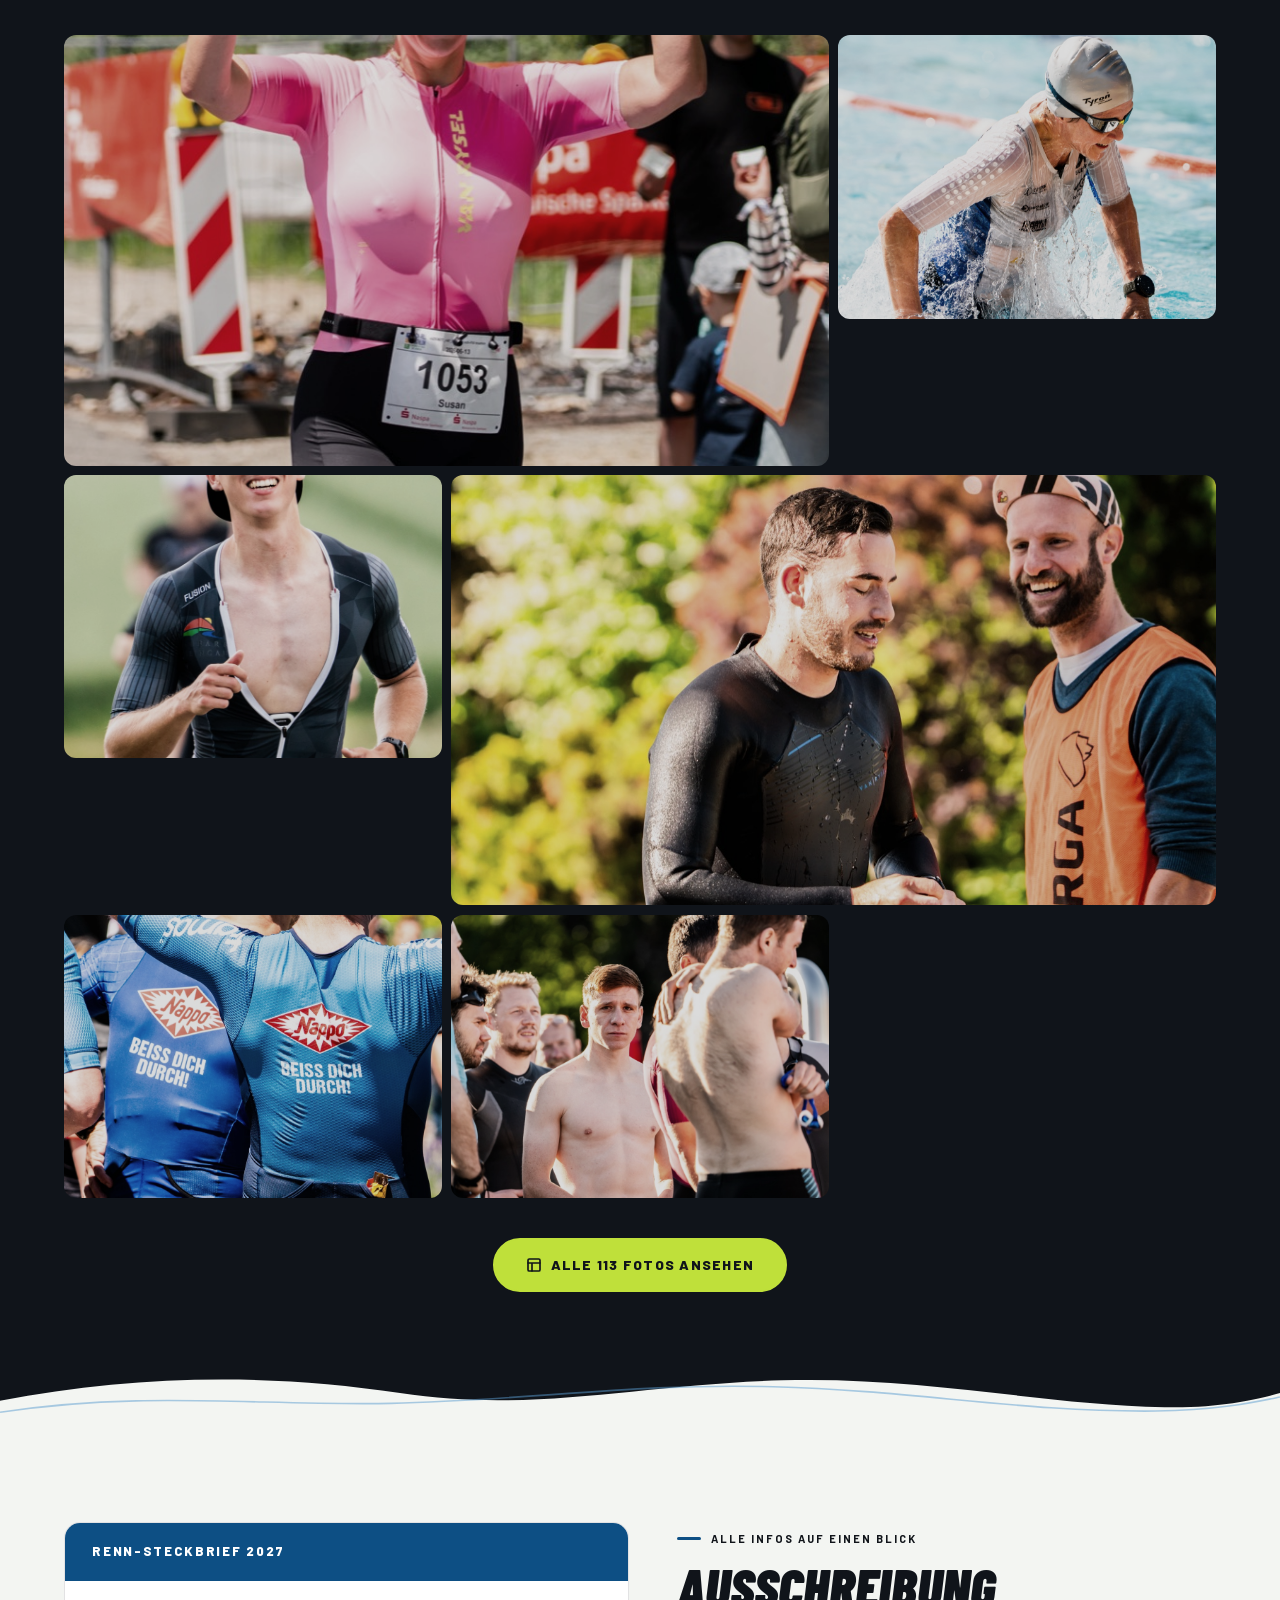
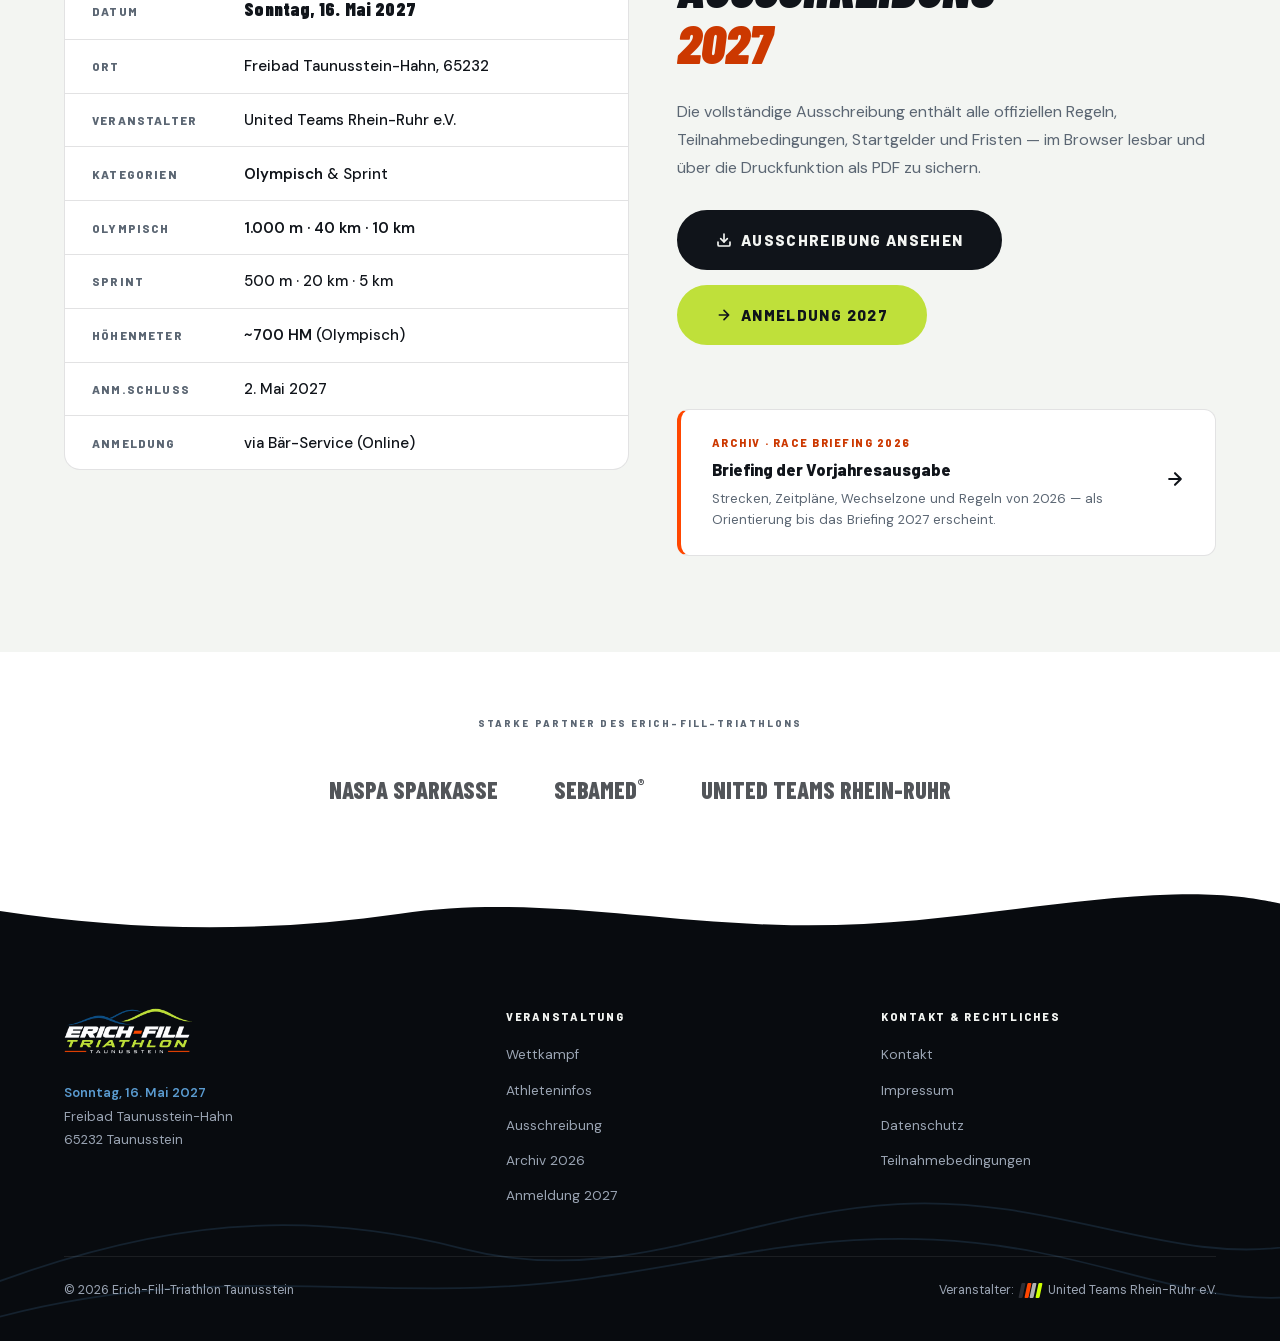
==== commit 593145cd: "Impressum und Datenschutzerklaerung Beide Seiten als Geruest mit allen gesetzlich vorgeschriebenen A" ====
--- a/index.html
+++ b/index.html
@@ -862,10 +862,10 @@
       <div>
         <p class="footer-h">Kontakt &amp; Rechtliches</p>
         <ul class="footer-list" role="list">
-          <li><a href="#">Kontakt</a></li>
-          <li><a href="#">Impressum</a></li>
-          <li><a href="#">Datenschutz</a></li>
-          <li><a href="#">AGB</a></li>
+          <li><a href="impressum.html">Kontakt</a></li>
+          <li><a href="impressum.html">Impressum</a></li>
+          <li><a href="datenschutz.html">Datenschutz</a></li>
+          <li><a href="ausschreibung-2027.html">Teilnahmebedingungen</a></li>
         </ul>
       </div>
     </div>
--- a/assets/site.css
+++ b/assets/site.css
@@ -310,6 +310,114 @@
   font-size: .78rem; color: var(--t-dark-mute);
 }
 
+
+/* ========= DOKUMENTSEITEN =========
+   Fliesstext-Seiten wie Ausschreibung, Impressum, Datenschutz.
+   Enthaelt auch die Druckgrundlage: ueber "Drucken -> Als PDF
+   sichern" faellt aus jeder dieser Seiten ein A4-Dokument heraus.
+   ================================== */
+/* Dokumentseiten sind hell — deshalb muessen hier dieselben
+   Kontextvariablen gelten wie bei .ctx-white. Ohne das bleibt
+   --mute der helle Grauton fuer dunkle Flaechen, und Kleintext
+   wie die Fusszeile faellt auf 2,5:1 durch. */
+.doc {
+  --orange-text: var(--orange-dark);
+  --accent2: var(--blue);
+  --bg: var(--pure); --surface: var(--off);
+  --txt: var(--t-light); --mute: var(--t-light-mute);
+  --line: rgba(16,20,26,.10); --line-hi: rgba(16,20,26,.26);
+  background: var(--bg); color: var(--txt);
+  padding: 4rem 0 5rem;
+}
+.doc .container { max-width: 860px; }
+.doc-block { margin-bottom: 2.75rem; }
+.doc-block:last-child { margin-bottom: 0; }
+.doc h2 {
+  font-family: var(--fd); font-style: italic; font-weight: 900;
+  text-transform: uppercase; font-size: 1.5rem; letter-spacing: -.005em;
+  margin-bottom: .9rem; padding-bottom: .5rem;
+  border-bottom: 2px solid var(--blue);
+}
+.doc h3 {
+  font-family: var(--fu); font-weight: 800; text-transform: uppercase;
+  font-size: .82rem; letter-spacing: .1em; color: var(--blue);
+  margin: 1.4rem 0 .45rem;
+}
+.doc p { margin-bottom: .8rem; line-height: 1.7; }
+.doc p:last-child { margin-bottom: 0; }
+.doc ul { margin: 0 0 .8rem 1.1rem; }
+.doc li { margin-bottom: .35rem; line-height: 1.65; }
+.doc strong { font-weight: 600; color: var(--t-light); }
+.doc a { color: var(--orange-dark); text-decoration: underline; text-underline-offset: 2px; }
+
+/* Sachhinweis */
+.note {
+  border-left: 4px solid var(--blue); background: var(--off);
+  padding: .9rem 1.1rem; border-radius: 0 var(--r) var(--r) 0;
+  font-size: .875rem; margin: 1rem 0;
+}
+.note b { color: var(--blue); }
+
+/* Offene Punkte — bewusst auffaellig, auch im Druck */
+.todo {
+  border-left: 4px solid var(--orange); background: rgba(255,70,0,.07);
+  padding: .9rem 1.1rem; border-radius: 0 var(--r) var(--r) 0;
+  font-size: .875rem; margin: 1rem 0;
+}
+.todo b {
+  color: var(--orange-dark); text-transform: uppercase;
+  font-family: var(--fu); font-size: .7rem; letter-spacing: .1em;
+  display: block; margin-bottom: .25rem;
+}
+
+.doc-foot {
+  margin-top: 3rem; padding-top: 1.2rem; border-top: 1px solid var(--line);
+  font-size: .8rem; color: var(--mute);
+}
+
+.print-only { display: none; }
+
+@media print {
+  @page { size: A4; margin: 18mm 16mm 20mm; }
+  html, body { background: #fff !important; color: #111 !important; font-size: 10.5pt; }
+  header, .navbar, .doc-actions, .footer, footer { display: none !important; }
+  .doc-hero { display: none !important; }
+  .print-only { display: block; }
+  .doc { padding: 0 !important; background: #fff !important; color: #111 !important; }
+  .doc .container { max-width: none; padding: 0; }
+
+  /* Kopf der ersten Druckseite — Wortmarke statt Logo-PNG, dessen
+     Schrift weiss ist und auf Papier unsichtbar waere. */
+  .print-head { border-bottom: 2.5pt solid #111; padding-bottom: 6pt; margin-bottom: 14pt; }
+  .print-head .pm {
+    font-family: var(--fd); font-style: italic; font-weight: 900;
+    text-transform: uppercase; font-size: 20pt; line-height: 1; color: #111;
+  }
+  .print-head .ps {
+    font-family: var(--fu); font-weight: 700; text-transform: uppercase;
+    letter-spacing: .18em; font-size: 7.5pt; color: #444; margin-top: 3pt;
+  }
+  .print-head .pd { margin-top: 8pt; font-size: 9.5pt; color: #111; font-weight: 600; }
+
+  .doc h2 {
+    font-size: 12.5pt; color: #111; border-bottom: 1pt solid #111;
+    margin-top: 14pt; margin-bottom: 6pt; padding-bottom: 3pt;
+    break-after: avoid; page-break-after: avoid;
+  }
+  .doc h3 { font-size: 8.5pt; color: #333; margin: 9pt 0 3pt; break-after: avoid; }
+  .doc p, .doc li { font-size: 10pt; line-height: 1.45; color: #111; }
+  .doc a { color: #111 !important; }
+  .doc-block { margin-bottom: 10pt; }
+  .note, .todo {
+    border-left: 2.5pt solid #111; background: #f2f2f2 !important;
+    padding: 6pt 8pt; font-size: 9pt; break-inside: avoid;
+    -webkit-print-color-adjust: exact; print-color-adjust: exact;
+  }
+  .todo { border-left-color: #b03000; }
+  .todo b, .note b { color: #111; }
+  .doc-foot { margin-top: 14pt; font-size: 8.5pt; color: #444; }
+}
+
 /* ========= REVEAL ========= */
 .reveal { opacity: 0; transform: translateY(26px); transition: opacity .65s ease, transform .65s ease; }
 .reveal.in { opacity: 1; transform: translateY(0); }
